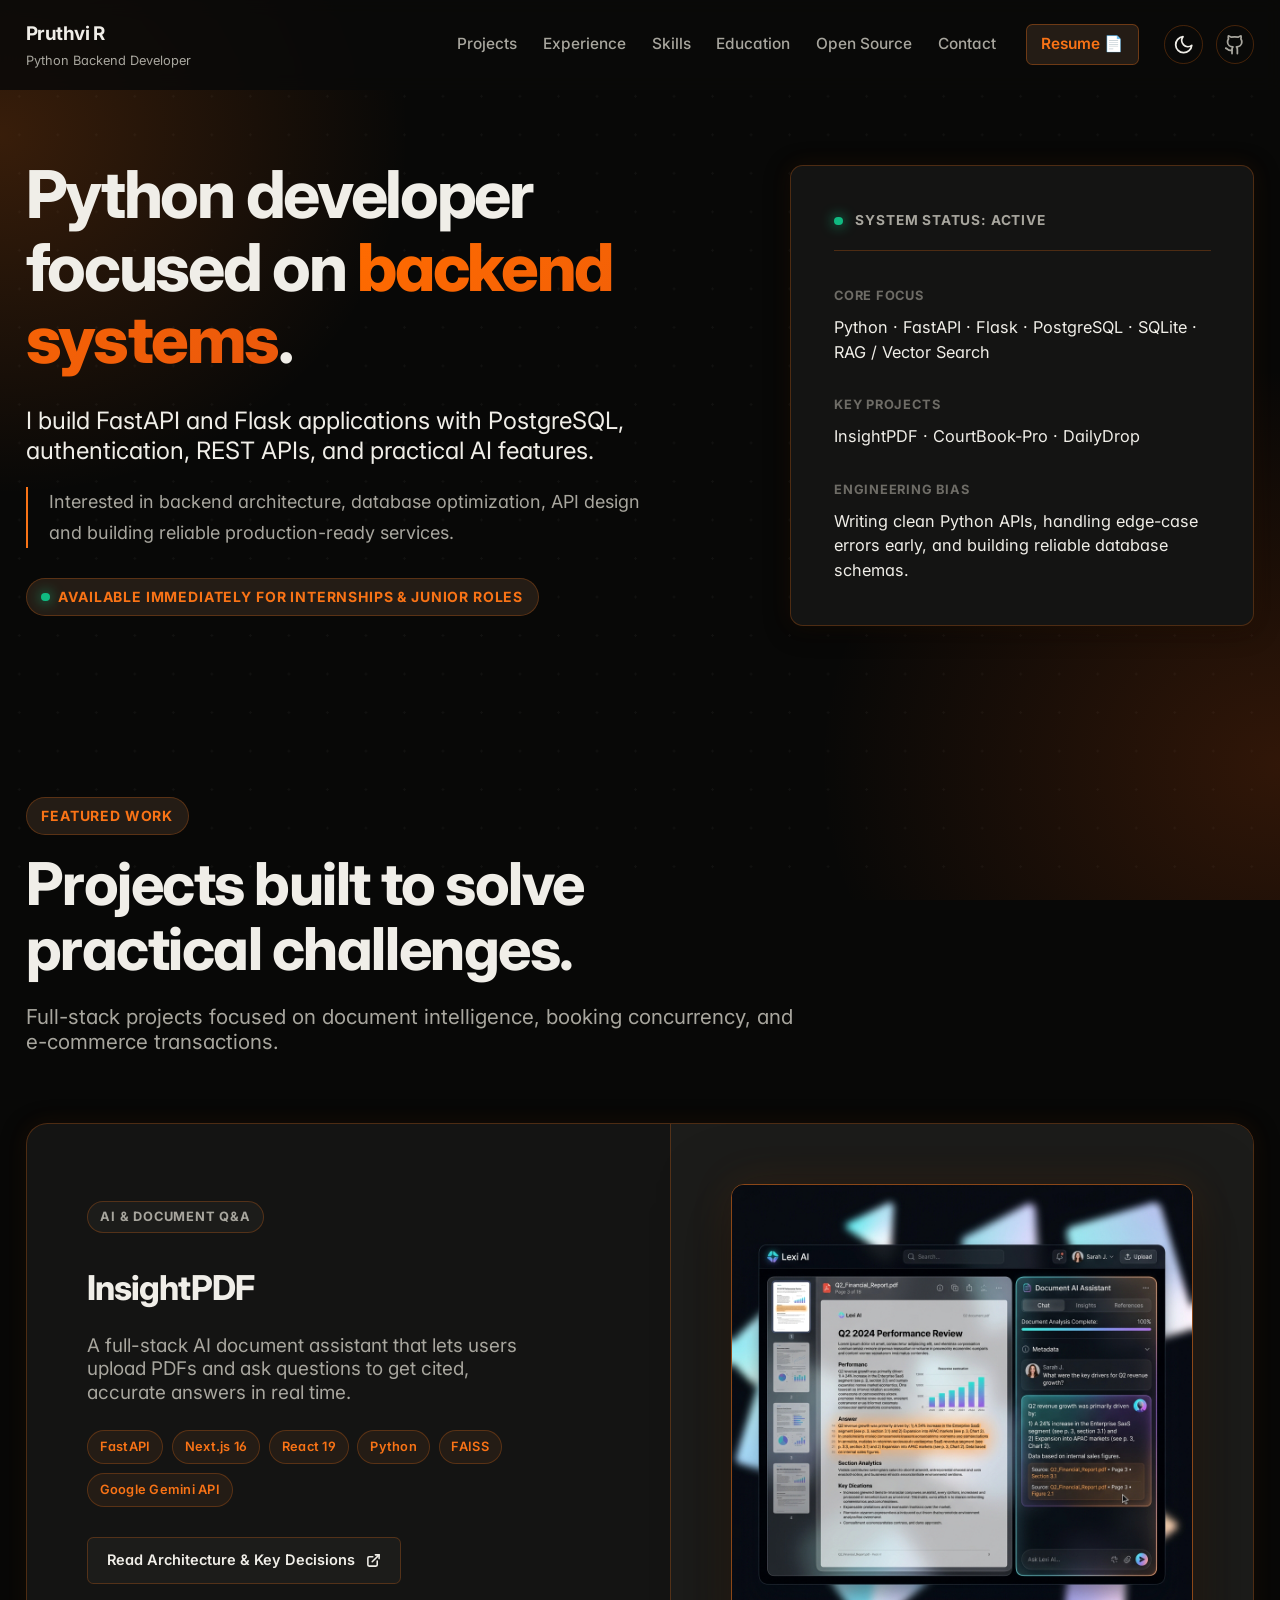
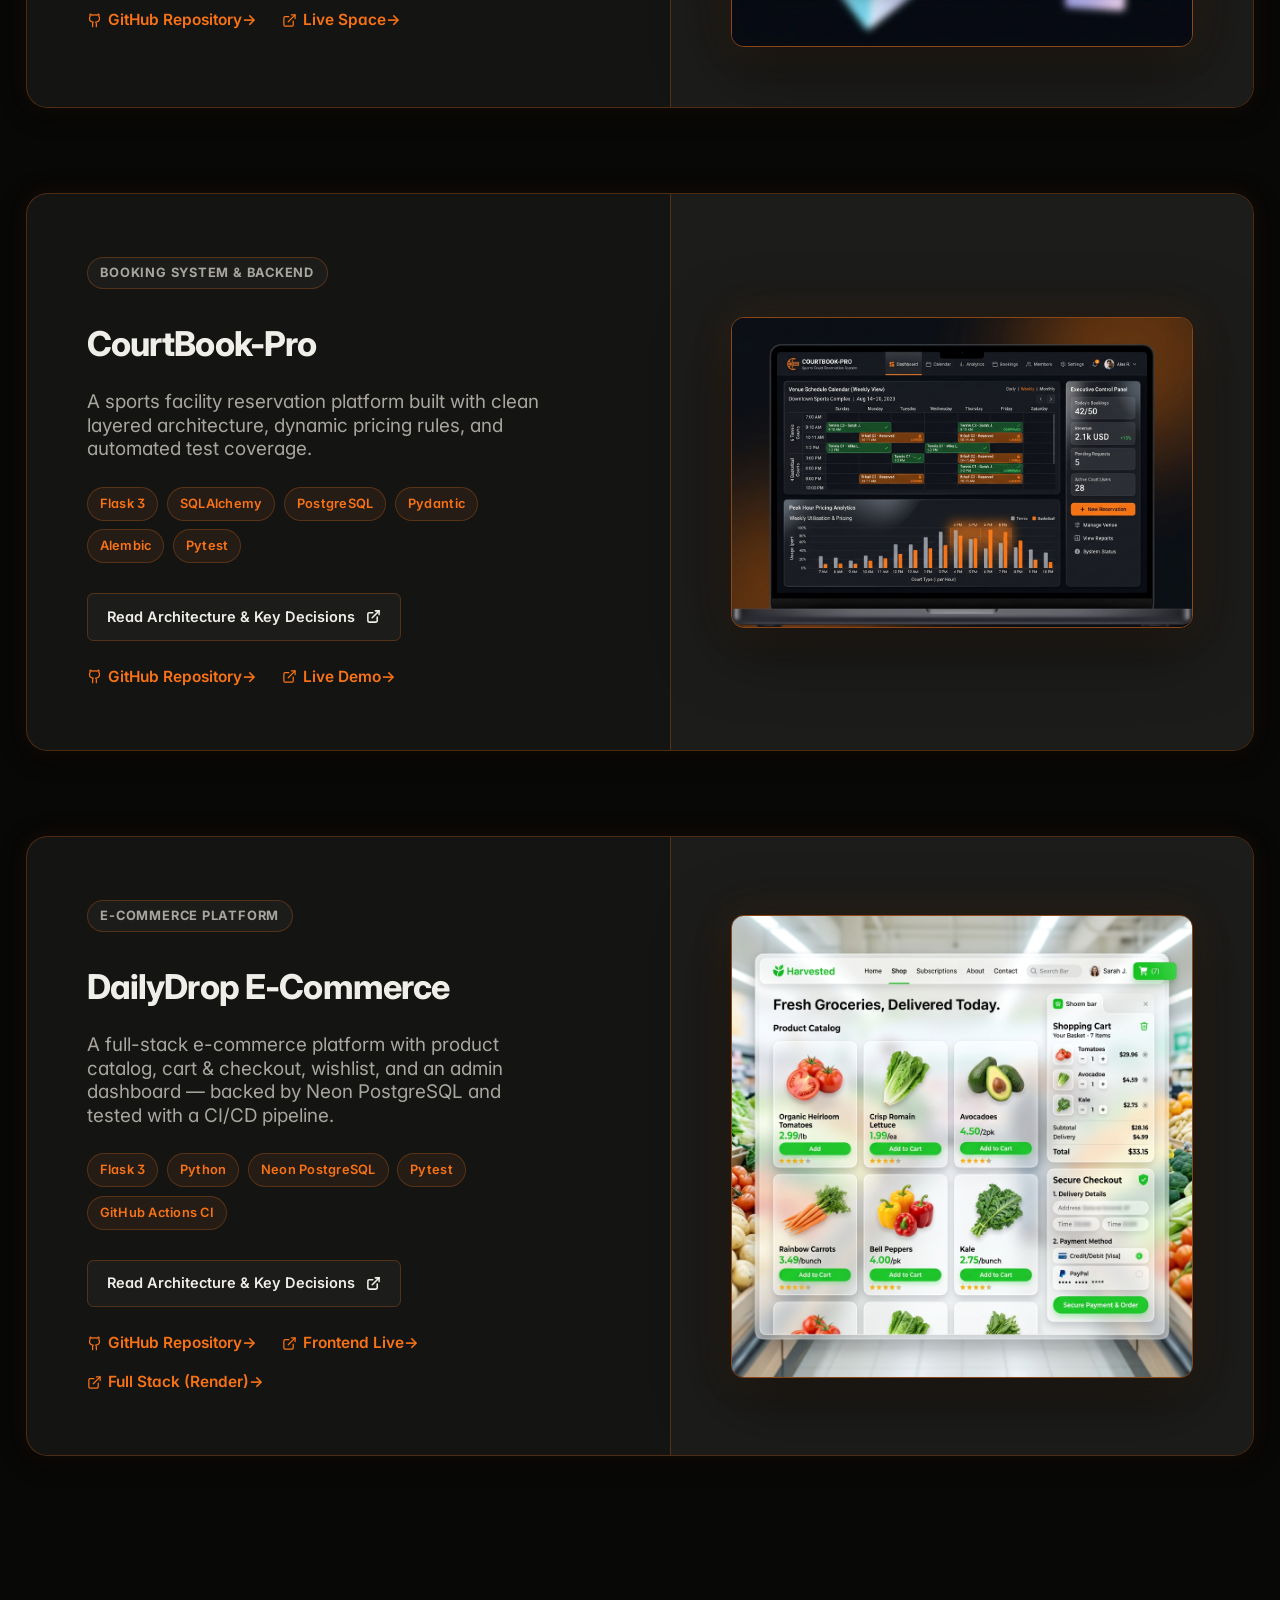
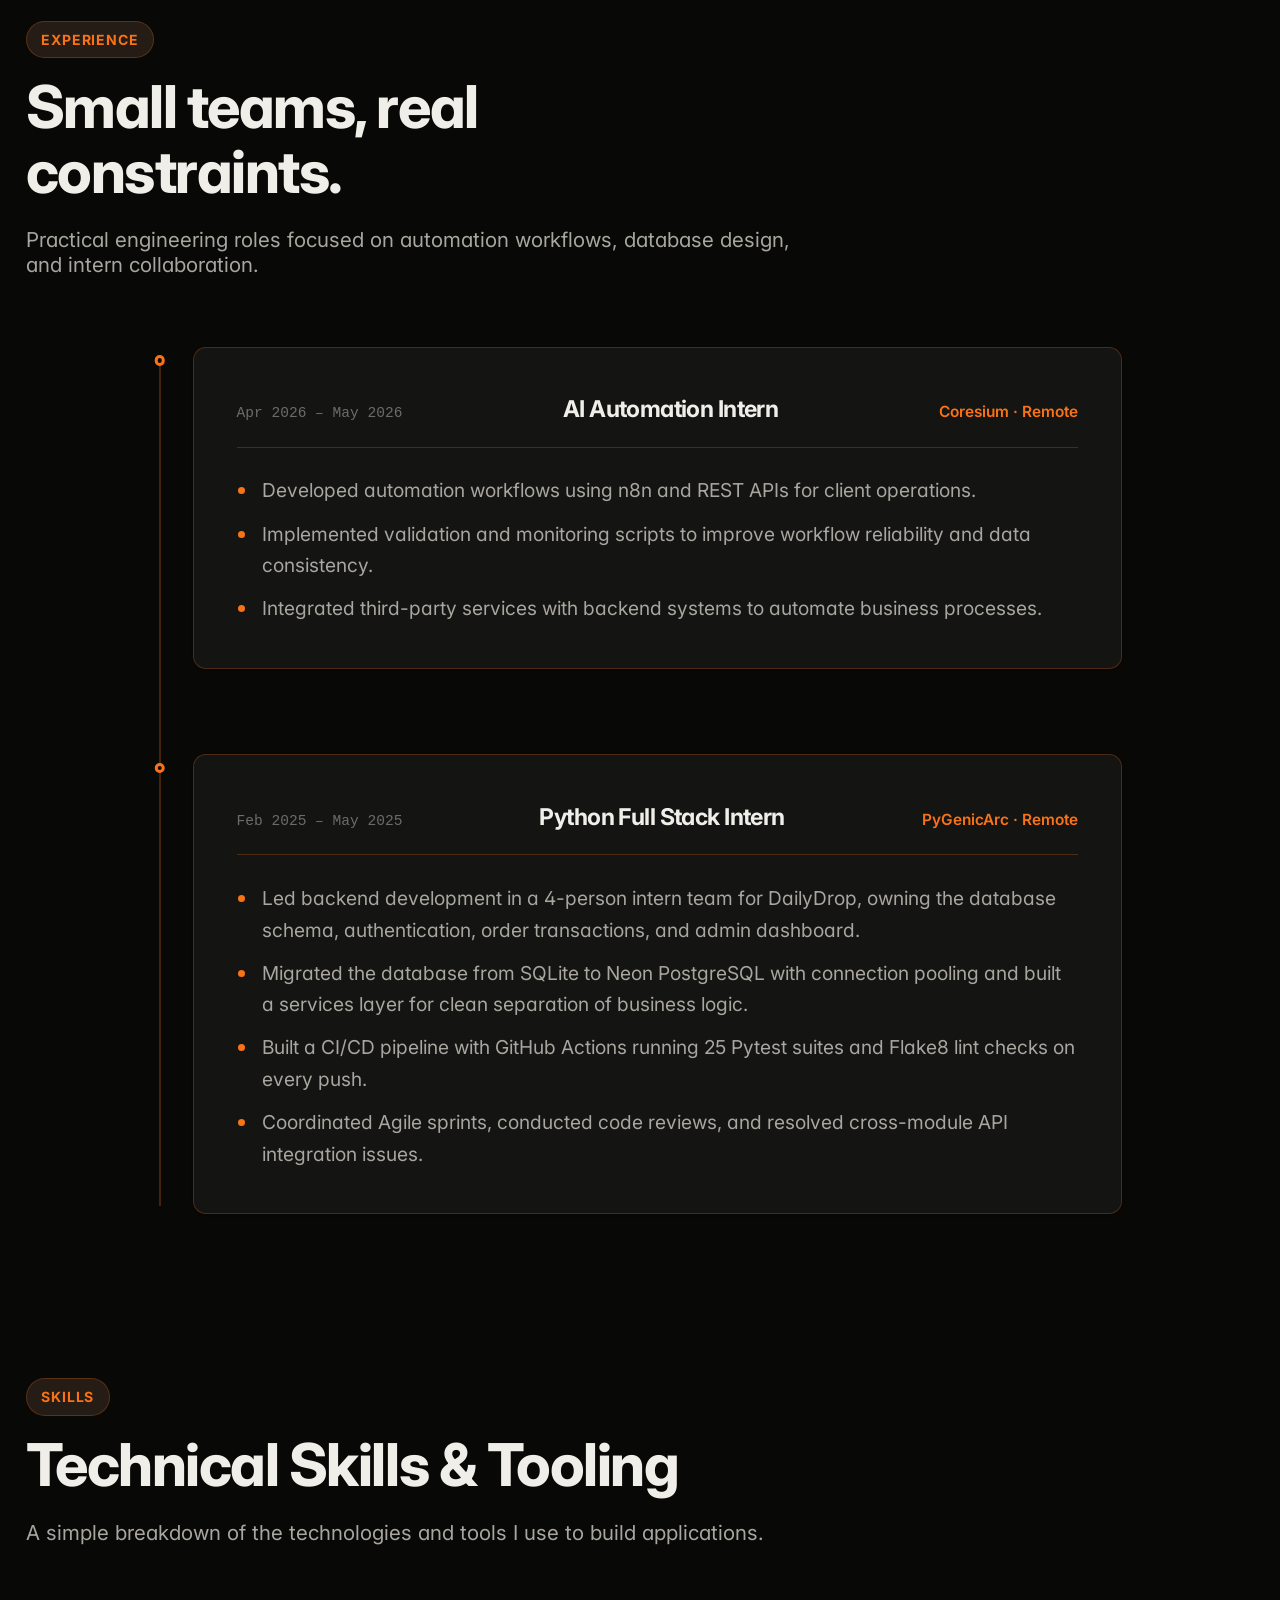
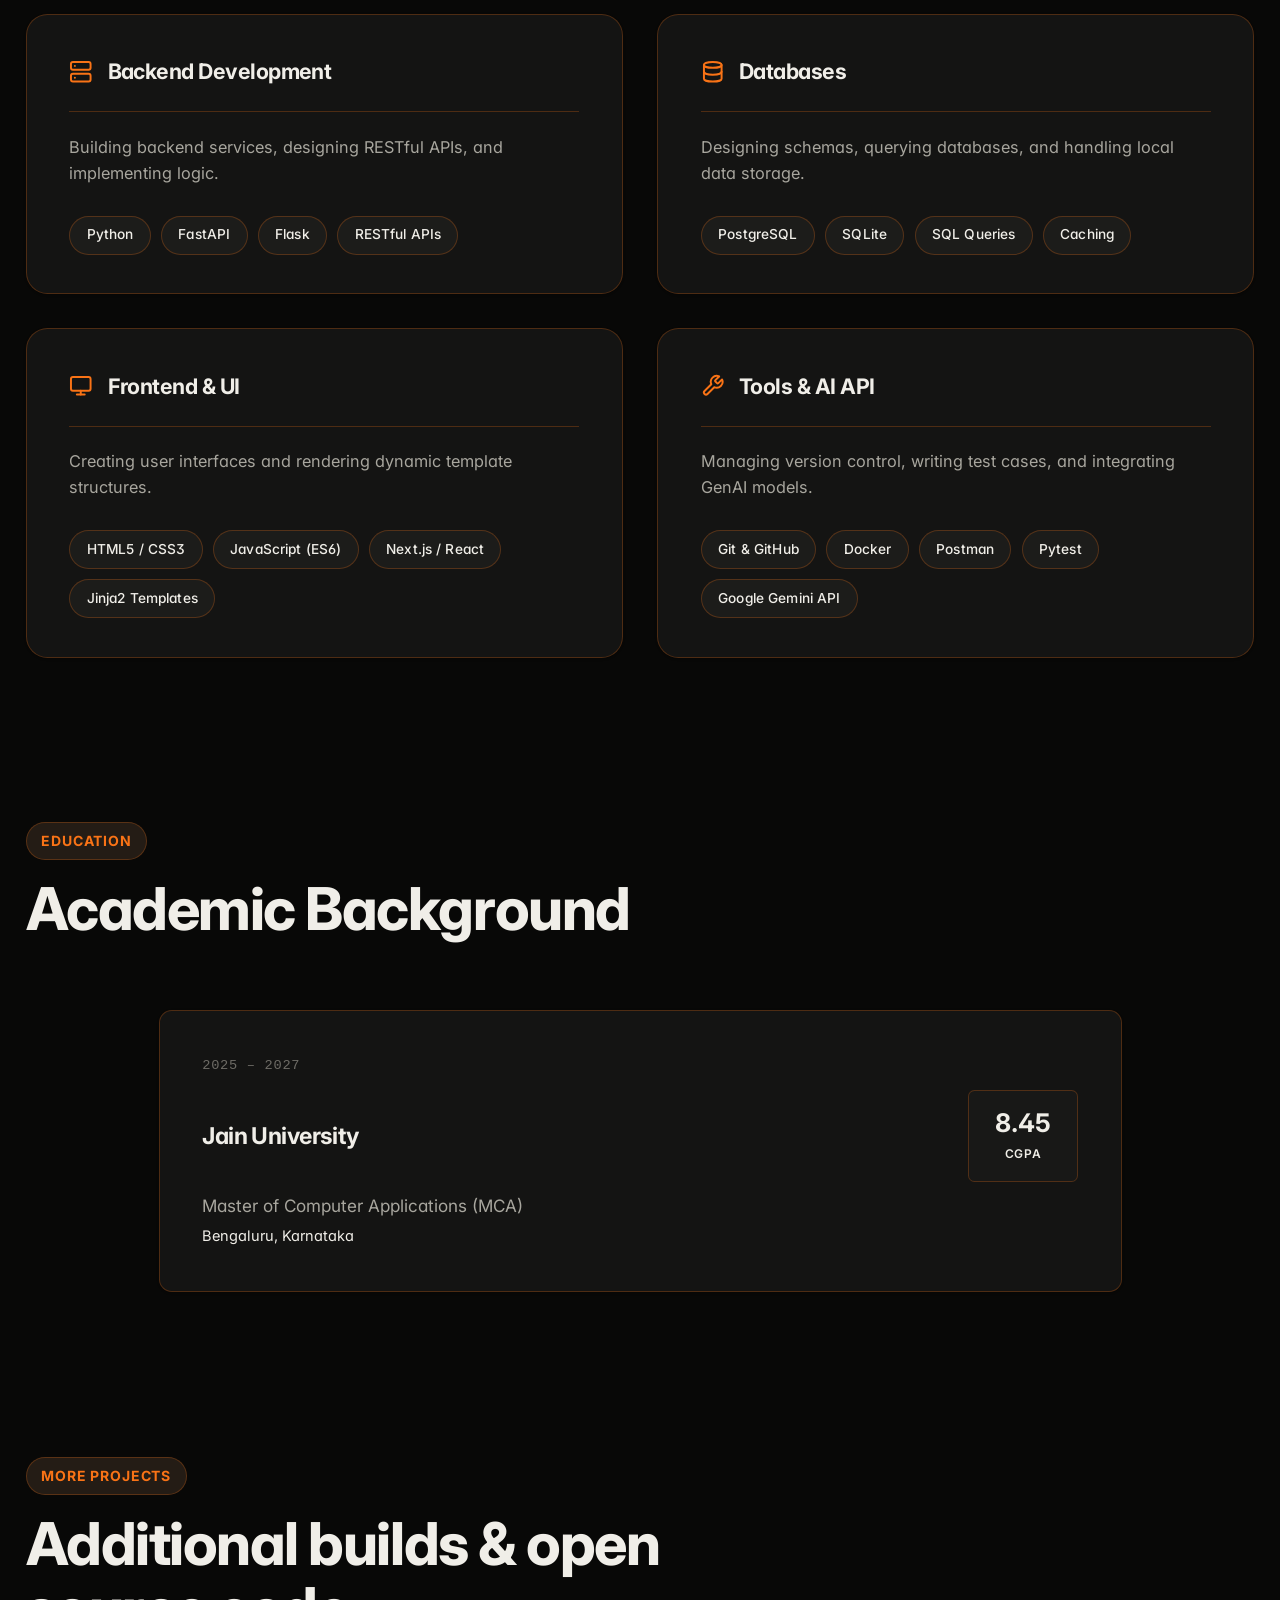
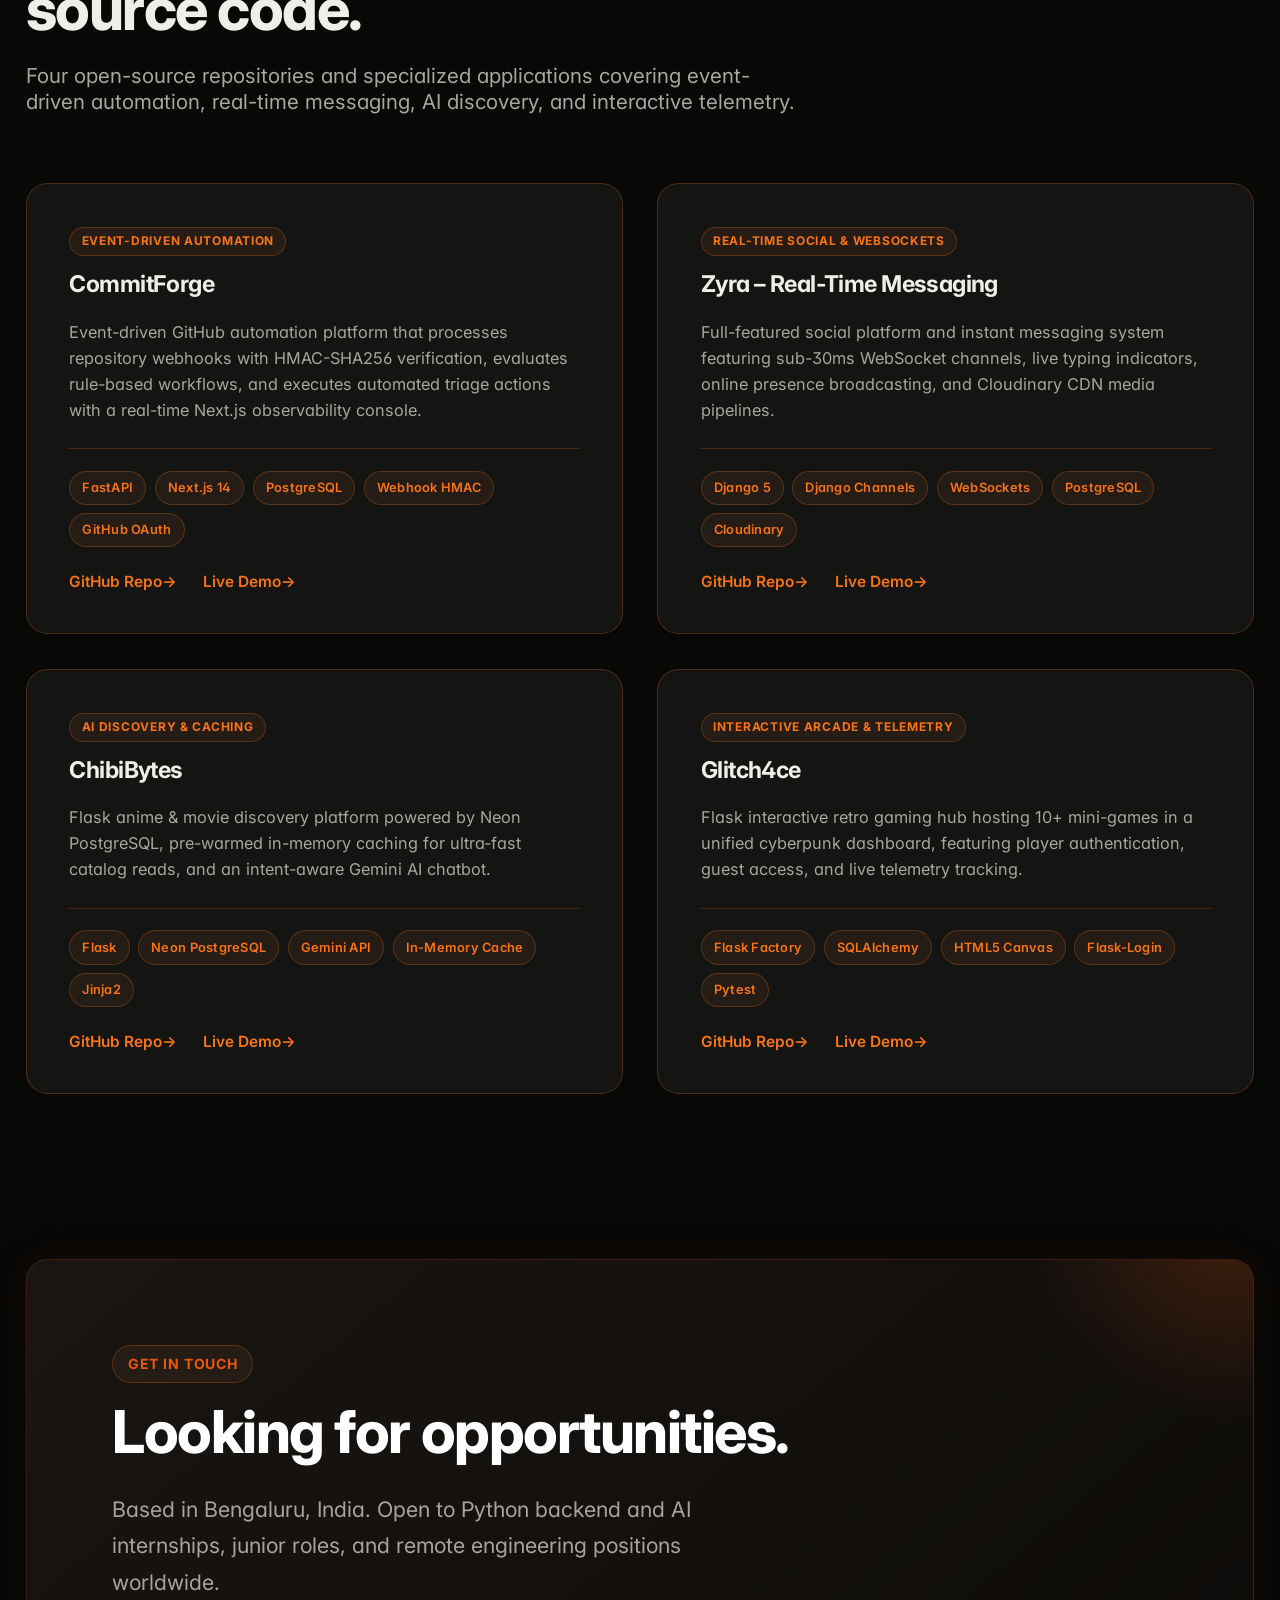
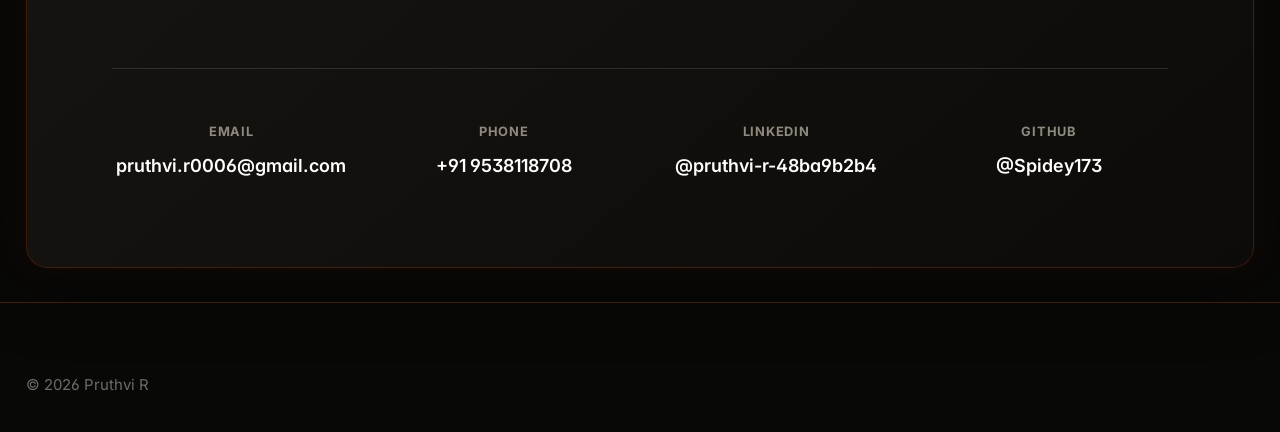
==== index.html @ a2a456ff "Update contact section and footer inline styles" ====
<!DOCTYPE html>
<html lang="en-IN" data-theme="dark">

<head>
    <meta charset="UTF-8">
    <meta name="viewport" content="width=device-width, initial-scale=1.0">
    <meta name="color-scheme" content="dark light">
    <meta name="theme-color" content="#0a0a09">
    <script>
        (function () {
            const stored = localStorage.getItem("portfolio-theme-v4-orange");
            const theme = (stored === "light" || stored === "dark") ? stored : "dark";
            document.documentElement.dataset.theme = theme;
        })();
    </script>
    <title>Pruthvi R — Python Backend Developer</title>
    <link rel="icon" type="image/webp" href="assets/favicon.webp">
    <meta name="description"
        content="Python backend developer building FastAPI/Flask APIs, PostgreSQL systems, and retrieval-powered applications.">
    <meta name="author" content="Pruthvi R">
    <meta name="robots" content="index, follow">

    <meta property="og:title" content="Pruthvi R — Python Backend Developer">
    <meta property="og:description"
        content="Python backend developer building FastAPI/Flask APIs, PostgreSQL systems, and retrieval-powered applications.">
    <meta property="og:type" content="website">
    <meta property="og:url" content="https://pruthvi-17.vercel.app/">
    <meta property="og:image" content="https://pruthvi-17.vercel.app/assets/pdf.png">
    <meta name="twitter:card" content="summary_large_image">
    <meta name="twitter:title" content="Pruthvi R — Python Backend Developer">
    <meta name="twitter:description"
        content="Python backend developer building FastAPI/Flask APIs, PostgreSQL systems, and retrieval-powered applications.">
    <meta name="twitter:image" content="https://pruthvi-17.vercel.app/assets/pdf.png">
    <link rel="canonical" href="https://pruthvi-17.vercel.app/">

    <link rel="preconnect" href="https://fonts.googleapis.com">
    <link rel="preconnect" href="https://fonts.gstatic.com" crossorigin>
    <link
        href="https://fonts.googleapis.com/css2?family=Inter:ital,opsz,wght@0,14..32,100..900;1,14..32,100..900&display=swap"
        rel="stylesheet">

    <link rel="preload" href="style.css?v=2" as="style">
    <link rel="stylesheet" href="style.css?v=2">

    <script type="application/ld+json">
        {
            "@context": "https://schema.org",
            "@type": "Person",
            "name": "Pruthvi R",
            "jobTitle": "Python Backend Developer",
            "email": "mailto:pruthvi.r0006@gmail.com",
            "telephone": "+91-9538118708",
            "address": {
                "@type": "PostalAddress",
                "addressLocality": "Bengaluru",
                "addressRegion": "Karnataka",
                "addressCountry": "IN"
            },
            "url": "https://pruthvi-17.vercel.app/",
            "sameAs": [
                "https://github.com/Spidey173",
                "https://linkedin.com/in/pruthvi-r-48ba9b2b4"
            ],
            "knowsAbout": [
                "Python", "FastAPI", "Flask", "PostgreSQL",
                "RAG Pipelines", "Vector Databases", "REST APIs",
                "SQLite", "Docker"
            ]
        }
    </script>
</head>

<body>

    <div class="progress-bar" id="progress-bar" aria-hidden="true"></div>

    <a class="skip-link" href="#main-content">Skip to content</a>

    <header class="site-header" id="site-header">
        <nav class="nav" aria-label="Primary navigation">
            <a class="brand" href="#opening" aria-label="Pruthvi R — home">
                <span class="brand-name">Pruthvi R</span>
                <span class="brand-role">Python Backend Developer</span>
            </a>

            <button class="nav-toggle" type="button" aria-expanded="false" aria-controls="nav-links" id="nav-toggle">
                <span class="sr-only">Toggle navigation menu</span>
                <span class="hamburger-bar"></span>
                <span class="hamburger-bar"></span>
            </button>

            <div class="nav-links" id="nav-links">
                <a href="#work">Projects</a>
                <a href="#experience">Experience</a>
                <a href="#skills">Skills</a>
                <a href="#education">Education</a>
                <a href="#oss">Open Source</a>
                <a href="#contact">Contact</a>
                <a href="resume.html" target="_blank" rel="noreferrer" class="nav-resume-btn">Resume 📄</a>

                <div class="nav-controls">
                    <button class="theme-toggle" type="button" aria-label="Switch theme" id="theme-toggle">
                        <svg class="theme-icon sun-icon" viewBox="0 0 24 24" fill="none" stroke="currentColor"
                            stroke-width="2" stroke-linecap="round" stroke-linejoin="round">
                            <circle cx="12" cy="12" r="4"></circle>
                            <path d="M12 2v2"></path>
                            <path d="M12 20v2"></path>
                            <path d="m4.93 4.93 1.41 1.41"></path>
                            <path d="m17.66 17.66 1.41 1.41"></path>
                            <path d="M2 12h2"></path>
                            <path d="M20 12h2"></path>
                            <path d="m6.34 17.66-1.41 1.41"></path>
                            <path d="m19.07 4.93-1.41 1.41"></path>
                        </svg>
                        <svg class="theme-icon moon-icon" viewBox="0 0 24 24" fill="none" stroke="currentColor"
                            stroke-width="2" stroke-linecap="round" stroke-linejoin="round">
                            <path d="M21 12.79A9 9 0 1 1 11.21 3 7 7 0 0 0 21 12.79z"></path>
                        </svg>
                    </button>
                    <a class="github-nav-link" href="https://github.com/Spidey173" target="_blank" rel="noreferrer"
                        aria-label="GitHub Profile">
                        <svg class="github-nav-icon" viewBox="0 0 24 24" fill="none" stroke="currentColor"
                            stroke-width="2" stroke-linecap="round" stroke-linejoin="round">
                            <path
                                d="M15 22v-4a4.8 4.8 0 0 0-1-3.5c3 0 6-2 6-5.5.08-1.25-.27-2.48-1-3.5.28-1.15.28-2.35 0-3.5 0 0-1 0-3 1.5-2.64-.5-5.36-.5-8 0C6 2 5 2 5 2c-.3 1.15-.3 2.35 0 3.5A5.403 5.403 0 0 0 4 9c0 3.5 3 5.5 6 5.5-.39.49-.68 1.05-.85 1.65-.17.6-.22 1.23-.15 1.85v4">
                            </path>
                            <path d="M9 18c-4.51 2-5-2-7-2"></path>
                        </svg>
                    </a>
                </div>
            </div>
        </nav>
    </header>

    <main id="main-content">

        <section class="section opening" id="opening" aria-labelledby="opening-title">
            <div class="opening-grid">
                <div class="opening-text reveal">
                    <h1 id="opening-title">Python developer focused on <span class="accent-text">backend systems</span>.
                    </h1>
                    <p class="opening-lede">
                        I build FastAPI and Flask applications with PostgreSQL, authentication, REST APIs, and practical
                        AI features.
                    </p>
                    <p class="opening-about">
                        Interested in backend architecture, database optimization, API design and building reliable
                        production-ready services.
                    </p>
                    <div class="opening-availability" style="margin-top: 1.75rem;">
                        <span class="eyebrow" style="display: inline-flex; align-items: center; gap: 0.5rem;">
                            <span class="signal-indicator"></span>
                            AVAILABLE IMMEDIATELY FOR INTERNSHIPS &amp; JUNIOR ROLES
                        </span>
                    </div>
                </div>

                <div class="opening-signal reveal">
                    <div class="signal-card">
                        <div class="signal-header">
                            <span class="signal-indicator"></span>
                            <span class="signal-title">System Status: Active</span>
                        </div>
                        <div class="signal-body">
                            <div class="signal-metric">
                                <span class="metric-label">Core Focus</span>
                                <span class="metric-value">Python · FastAPI · Flask · PostgreSQL · SQLite · RAG / Vector
                                    Search</span>
                            </div>
                            <div class="signal-metric">
                                <span class="metric-label">KEY PROJECTS</span>
                                <span class="metric-value">InsightPDF · CourtBook-Pro · DailyDrop</span>
                            </div>
                            <div class="signal-metric">
                                <span class="metric-label">Engineering Bias</span>
                                <span class="metric-value">Writing clean Python APIs, handling edge-case errors early,
                                    and building reliable database schemas.</span>
                            </div>
                        </div>
                    </div>
                </div>
            </div>
        </section>

        <section class="section case-studies" id="work" aria-labelledby="work-heading">
            <div class="section-header reveal">
                <span class="eyebrow">Featured Work</span>
                <h2 id="work-heading">Projects built to solve practical challenges.</h2>
                <p class="section-subtitle">Full-stack projects focused on document intelligence,
                    booking concurrency, and e-commerce transactions.</p>
            </div>

            <div class="case-studies-container">

                <!-- 1. InsightPDF (AI / RAG / Semantic Retrieval) -->
                <article class="case-card reveal" id="case-insightpdf">
                    <div class="case-card-grid">
                        <div class="case-card-body">
                            <span class="case-badge">AI & Document Q&A</span>
                            <h3>InsightPDF</h3>
                            <p class="case-intro">A full-stack AI document assistant that lets users upload PDFs and ask
                                questions to get cited, accurate answers in real time.</p>

                            <div class="case-stack-tags">
                                <span class="tech-tag">FastAPI</span>
                                <span class="tech-tag">Next.js 16</span>
                                <span class="tech-tag">React 19</span>
                                <span class="tech-tag">Python</span>
                                <span class="tech-tag">FAISS</span>
                                <span class="tech-tag">Google Gemini API</span>
                            </div>

                            <!-- Modal Trigger Button -->
                            <button type="button" class="btn-details-trigger open-modal-btn" data-project="insightpdf">
                                Read Architecture & Key Decisions
                                <svg width="14" height="14" viewBox="0 0 24 24" fill="none" stroke="currentColor"
                                    stroke-width="2.5" stroke-linecap="round" stroke-linejoin="round"
                                    style="margin-left: 0.25rem;">
                                    <path d="M18 13v6a2 2 0 0 1-2 2H5a2 2 0 0 1-2-2V8a2 2 0 0 1 2-2h6"></path>
                                    <polyline points="15 3 21 3 21 9"></polyline>
                                    <line x1="10" y1="14" x2="21" y2="3"></line>
                                </svg>
                            </button>

                            <div class="case-links" style="flex-wrap: wrap; gap: 0.75rem 1.5rem; margin-top: 0.85rem;">
                                <a href="https://github.com/Spidey173/InsightPDF" target="_blank" rel="noreferrer"
                                    class="link-arrow"><svg width="14" height="14" viewBox="0 0 24 24" fill="none"
                                        stroke="currentColor" stroke-width="2" stroke-linecap="round"
                                        stroke-linejoin="round" style="margin-right: 0.35rem; vertical-align: -2px;">
                                        <path
                                            d="M15 22v-4a4.8 4.8 0 0 0-1-3.5c3 0 6-2 6-5.5.08-1.25-.27-2.48-1-3.5.28-1.15.28-2.35 0-3.5 0 0-1 0-3 1.5-2.64-.5-5.36-.5-8 0C6 2 5 2 5 2c-.3 1.15-.3 2.35 0 3.5A5.403 5.403 0 0 0 4 9c0 3.5 3 5.5 6 5.5-.39.49-.68 1.05-.85 1.65-.17.6-.22 1.23-.15 1.85v4">
                                        </path>
                                    </svg>GitHub Repository</a>
                                <a href="https://huggingface.co/spaces/Spidey173/insightpdf" target="_blank"
                                    rel="noreferrer" class="link-arrow"><svg width="14" height="14" viewBox="0 0 24 24"
                                        fill="none" stroke="currentColor" stroke-width="2" stroke-linecap="round"
                                        stroke-linejoin="round" style="margin-right: 0.35rem; vertical-align: -2px;">
                                        <path d="M18 13v6a2 2 0 0 1-2 2H5a2 2 0 0 1-2-2V8a2 2 0 0 1 2-2h6"></path>
                                        <polyline points="15 3 21 3 21 9"></polyline>
                                        <line x1="10" y1="14" x2="21" y2="3"></line>
                                    </svg>Live Space</a>
                            </div>
                        </div>
                        <div class="case-card-preview">
                            <div class="preview-mockup">
                                <img src="assets/pdf.png" alt="InsightPDF document dashboard interface"
                                    fetchpriority="high" decoding="async" width="600" height="400">
                            </div>
                        </div>
                    </div>
                </article>

                <!-- 3. CourtBook-Pro (Concurrency & Transactions) -->
                <article class="case-card reveal" id="case-courtbook">
                    <div class="case-card-grid">
                        <div class="case-card-body">
                            <span class="case-badge">Booking System & Backend</span>
                            <h3>CourtBook-Pro</h3>
                            <p class="case-intro">A sports facility reservation platform built with clean layered
                                architecture, dynamic pricing rules, and automated test coverage.</p>

                            <div class="case-stack-tags">
                                <span class="tech-tag">Flask 3</span>
                                <span class="tech-tag">SQLAlchemy</span>
                                <span class="tech-tag">PostgreSQL</span>
                                <span class="tech-tag">Pydantic</span>
                                <span class="tech-tag">Alembic</span>
                                <span class="tech-tag">Pytest</span>
                            </div>

                            <!-- Modal Trigger Button -->
                            <button type="button" class="btn-details-trigger open-modal-btn" data-project="courtbook">
                                Read Architecture & Key Decisions
                                <svg width="14" height="14" viewBox="0 0 24 24" fill="none" stroke="currentColor"
                                    stroke-width="2.5" stroke-linecap="round" stroke-linejoin="round"
                                    style="margin-left: 0.25rem;">
                                    <path d="M18 13v6a2 2 0 0 1-2 2H5a2 2 0 0 1-2-2V8a2 2 0 0 1 2-2h6"></path>
                                    <polyline points="15 3 21 3 21 9"></polyline>
                                    <line x1="10" y1="14" x2="21" y2="3"></line>
                                </svg>
                            </button>

                            <div class="case-links" style="flex-wrap: wrap; gap: 0.75rem 1.5rem; margin-top: 0.85rem;">
                                <a href="https://github.com/Spidey173/CourtBook-Pro" target="_blank" rel="noreferrer"
                                    class="link-arrow"><svg width="14" height="14" viewBox="0 0 24 24" fill="none"
                                        stroke="currentColor" stroke-width="2" stroke-linecap="round"
                                        stroke-linejoin="round" style="margin-right: 0.35rem; vertical-align: -2px;">
                                        <path
                                            d="M15 22v-4a4.8 4.8 0 0 0-1-3.5c3 0 6-2 6-5.5.08-1.25-.27-2.48-1-3.5.28-1.15.28-2.35 0-3.5 0 0-1 0-3 1.5-2.64-.5-5.36-.5-8 0C6 2 5 2 5 2c-.3 1.15-.3 2.35 0 3.5A5.403 5.403 0 0 0 4 9c0 3.5 3 5.5 6 5.5-.39.49-.68 1.05-.85 1.65-.17.6-.22 1.23-.15 1.85v4">
                                        </path>
                                    </svg>GitHub Repository</a>
                                <a href="https://courtbook-pro-4c7j.onrender.com/" target="_blank" rel="noreferrer"
                                    class="link-arrow"><svg width="14" height="14" viewBox="0 0 24 24" fill="none"
                                        stroke="currentColor" stroke-width="2" stroke-linecap="round"
                                        stroke-linejoin="round" style="margin-right: 0.35rem; vertical-align: -2px;">
                                        <path d="M18 13v6a2 2 0 0 1-2 2H5a2 2 0 0 1-2-2V8a2 2 0 0 1 2-2h6"></path>
                                        <polyline points="15 3 21 3 21 9"></polyline>
                                        <line x1="10" y1="14" x2="21" y2="3"></line>
                                    </svg>Live Demo</a>
                            </div>
                        </div>
                        <div class="case-card-preview">
                            <div class="preview-mockup">
                                <img src="assets/courtbook.png" alt="CourtBook-Pro sports court reservation interface"
                                    loading="lazy" decoding="async" width="600" height="400">
                            </div>
                        </div>
                    </div>
                </article>

                <!-- 4. DailyDrop (E-Commerce & Relational DB) -->
                <article class="case-card reveal" id="case-dailydrop">
                    <div class="case-card-grid">
                        <div class="case-card-body">
                            <span class="case-badge">E-Commerce Platform</span>
                            <h3>DailyDrop E-Commerce</h3>
                            <p class="case-intro">A full-stack e-commerce platform with product catalog, cart &
                                checkout, wishlist, and an admin dashboard — backed by Neon PostgreSQL and tested
                                with a CI/CD pipeline.</p>

                            <div class="case-stack-tags">
                                <span class="tech-tag">Flask 3</span>
                                <span class="tech-tag">Python</span>
                                <span class="tech-tag">Neon PostgreSQL</span>
                                <span class="tech-tag">Pytest</span>
                                <span class="tech-tag">GitHub Actions CI</span>
                            </div>

                            <!-- Modal Trigger Button -->
                            <button type="button" class="btn-details-trigger open-modal-btn" data-project="dailydrop">
                                Read Architecture & Key Decisions
                                <svg width="14" height="14" viewBox="0 0 24 24" fill="none" stroke="currentColor"
                                    stroke-width="2.5" stroke-linecap="round" stroke-linejoin="round"
                                    style="margin-left: 0.25rem;">
                                    <path d="M18 13v6a2 2 0 0 1-2 2H5a2 2 0 0 1-2-2V8a2 2 0 0 1 2-2h6"></path>
                                    <polyline points="15 3 21 3 21 9"></polyline>
                                    <line x1="10" y1="14" x2="21" y2="3"></line>
                                </svg>
                            </button>

                            <div class="case-links" style="flex-wrap: wrap; gap: 0.75rem 1.5rem; margin-top: 0.85rem;">
                                <a href="https://github.com/Spidey173/Daily-Drop" target="_blank" rel="noreferrer"
                                    class="link-arrow"><svg width="14" height="14" viewBox="0 0 24 24" fill="none"
                                        stroke="currentColor" stroke-width="2" stroke-linecap="round"
                                        stroke-linejoin="round" style="margin-right: 0.35rem; vertical-align: -2px;">
                                        <path
                                            d="M15 22v-4a4.8 4.8 0 0 0-1-3.5c3 0 6-2 6-5.5.08-1.25-.27-2.48-1-3.5.28-1.15.28-2.35 0-3.5 0 0-1 0-3 1.5-2.64-.5-5.36-.5-8 0C6 2 5 2 5 2c-.3 1.15-.3 2.35 0 3.5A5.403 5.403 0 0 0 4 9c0 3.5 3 5.5 6 5.5-.39.49-.68 1.05-.85 1.65-.17.6-.22 1.23-.15 1.85v4">
                                        </path>
                                    </svg>GitHub Repository</a>
                                <a href="https://dailydrop-alpha.vercel.app/" target="_blank" rel="noreferrer"
                                    class="link-arrow"><svg width="14" height="14" viewBox="0 0 24 24" fill="none"
                                        stroke="currentColor" stroke-width="2" stroke-linecap="round"
                                        stroke-linejoin="round" style="margin-right: 0.35rem; vertical-align: -2px;">
                                        <path d="M18 13v6a2 2 0 0 1-2 2H5a2 2 0 0 1-2-2V8a2 2 0 0 1 2-2h6"></path>
                                        <polyline points="15 3 21 3 21 9"></polyline>
                                        <line x1="10" y1="14" x2="21" y2="3"></line>
                                    </svg>Frontend Live</a>
                                <a href="https://daily-drop-c96q-f5su.onrender.com/" target="_blank" rel="noreferrer"
                                    class="link-arrow"><svg width="14" height="14" viewBox="0 0 24 24" fill="none"
                                        stroke="currentColor" stroke-width="2" stroke-linecap="round"
                                        stroke-linejoin="round" style="margin-right: 0.35rem; vertical-align: -2px;">
                                        <path d="M18 13v6a2 2 0 0 1-2 2H5a2 2 0 0 1-2-2V8a2 2 0 0 1 2-2h6"></path>
                                        <polyline points="15 3 21 3 21 9"></polyline>
                                        <line x1="10" y1="14" x2="21" y2="3"></line>
                                    </svg>Full Stack (Render)</a>
                            </div>
                        </div>
                        <div class="case-card-preview">
                            <div class="preview-mockup">
                                <img src="assets/dailydrop.png" alt="Daily-Drop E-Commerce interface" loading="lazy"
                                    decoding="async" width="600" height="400">
                            </div>
                        </div>
                    </div>
                </article>

            </div>
        </section>

        <!-- ═══════════════════════════════════════════════════════════════════
             Project Details Modal Overlay
             ═══════════════════════════════════════════════════════════════════ -->
        <div class="project-modal-overlay" id="project-modal-overlay" aria-hidden="true">
            <div class="project-modal" role="dialog" aria-modal="true" aria-labelledby="modal-title">
                <div class="modal-header">
                    <div>
                        <span class="modal-badge" id="modal-badge"></span>
                        <h3 class="modal-title" id="modal-title"></h3>
                    </div>
                    <button type="button" class="modal-close-btn" id="modal-close-btn" aria-label="Close modal">
                        <svg width="20" height="20" viewBox="0 0 24 24" fill="none" stroke="currentColor"
                            stroke-width="2.5" stroke-linecap="round" stroke-linejoin="round">
                            <line x1="18" y1="6" x2="6" y2="18"></line>
                            <line x1="6" y1="6" x2="18" y2="18"></line>
                        </svg>
                    </button>
                </div>
                <div class="modal-body" id="modal-body">
                    <!-- Content injected by JS -->
                </div>
            </div>
        </div>

        <section class="section timeline-section" id="experience" aria-labelledby="experience-title">
            <div class="section-header reveal">
                <span class="eyebrow">Experience</span>
                <h2 id="experience-title">Small teams, real constraints.</h2>
                <p class="section-subtitle">Practical engineering roles focused on automation workflows, database
                    design, and intern collaboration.</p>
            </div>

            <div class="timeline-container reveal">
                <div class="timeline-line"></div>

                <div class="timeline-item">
                    <div class="timeline-marker"></div>
                    <div class="timeline-content">
                        <div class="timeline-header">
                            <span class="timeline-date">Apr 2026 – May 2026</span>
                            <h3>AI Automation Intern</h3>
                            <span class="timeline-org">Coresium · Remote</span>
                        </div>
                        <ul class="timeline-bullets">
                            <li>Developed automation workflows using n8n and REST APIs for client operations.</li>
                            <li>Implemented validation and monitoring scripts to improve workflow reliability and data
                                consistency.</li>
                            <li>Integrated third-party services with backend systems to automate business processes.
                            </li>
                        </ul>
                    </div>
                </div>

                <div class="timeline-item">
                    <div class="timeline-marker"></div>
                    <div class="timeline-content">
                        <div class="timeline-header">
                            <span class="timeline-date">Feb 2025 – May 2025</span>
                            <h3>Python Full Stack Intern</h3>
                            <span class="timeline-org">PyGenicArc · Remote</span>
                        </div>
                        <ul class="timeline-bullets">
                            <li>Led backend development in a 4-person intern team for DailyDrop, owning the
                                database schema, authentication, order transactions, and admin dashboard.</li>
                            <li>Migrated the database from SQLite to Neon PostgreSQL with connection pooling and
                                built a services layer for clean separation of business logic.</li>
                            <li>Built a CI/CD pipeline with GitHub Actions running 25 Pytest suites and Flake8
                                lint checks on every push.</li>
                            <li>Coordinated Agile sprints, conducted code reviews, and resolved cross-module API
                                integration issues.</li>
                        </ul>
                    </div>
                </div>
            </div>
        </section>

        <section class="section skills-section" id="skills" aria-labelledby="skills-heading">
            <div class="section-header reveal">
                <span class="eyebrow">Skills</span>
                <h2 id="skills-heading">Technical Skills & Tooling</h2>
                <p class="section-subtitle">A simple breakdown of the technologies and tools I use to build
                    applications.</p>
            </div>

            <div class="skills-grid reveal">
                <!-- 1. Backend Development -->
                <article class="skill-card">
                    <div class="skill-card-header">
                        <svg class="skill-icon" width="22" height="22" viewBox="0 0 24 24" fill="none"
                            stroke="currentColor" stroke-width="2" stroke-linecap="round" stroke-linejoin="round"
                            aria-hidden="true">
                            <rect x="2" y="2" width="20" height="8" rx="2" ry="2"></rect>
                            <rect x="2" y="14" width="20" height="8" rx="2" ry="2"></rect>
                            <line x1="6" y1="6" x2="6.01" y2="6"></line>
                            <line x1="6" y1="18" x2="6.01" y2="18"></line>
                        </svg>
                        <h3>Backend Development</h3>
                    </div>
                    <div class="skill-divider"></div>
                    <p class="skill-desc">Building backend services, designing RESTful APIs, and implementing logic.</p>
                    <div class="skill-tags">
                        <span class="skill-pill">Python</span>
                        <span class="skill-pill">FastAPI</span>
                        <span class="skill-pill">Flask</span>
                        <span class="skill-pill">RESTful APIs</span>
                    </div>
                </article>

                <!-- 2. Databases -->
                <article class="skill-card">
                    <div class="skill-card-header">
                        <svg class="skill-icon" width="22" height="22" viewBox="0 0 24 24" fill="none"
                            stroke="currentColor" stroke-width="2" stroke-linecap="round" stroke-linejoin="round"
                            aria-hidden="true">
                            <ellipse cx="12" cy="5" rx="9" ry="3"></ellipse>
                            <path d="M21 12c0 1.66-4 3-9 3s-9-1.34-9-3"></path>
                            <path d="M3 5v14c0 1.66 4 3 9 3s9-1.34 9-3V5"></path>
                        </svg>
                        <h3>Databases</h3>
                    </div>
                    <div class="skill-divider"></div>
                    <p class="skill-desc">Designing schemas, querying databases, and handling local data storage.</p>
                    <div class="skill-tags">
                        <span class="skill-pill">PostgreSQL</span>
                        <span class="skill-pill">SQLite</span>
                        <span class="skill-pill">SQL Queries</span>
                        <span class="skill-pill">Caching</span>
                    </div>
                </article>

                <!-- 3. Frontend & UI -->
                <article class="skill-card">
                    <div class="skill-card-header">
                        <svg class="skill-icon" width="22" height="22" viewBox="0 0 24 24" fill="none"
                            stroke="currentColor" stroke-width="2" stroke-linecap="round" stroke-linejoin="round"
                            aria-hidden="true">
                            <rect x="2" y="3" width="20" height="14" rx="2" ry="2"></rect>
                            <line x1="8" y1="21" x2="16" y2="21"></line>
                            <line x1="12" y1="17" x2="12" y2="21"></line>
                        </svg>
                        <h3>Frontend & UI</h3>
                    </div>
                    <div class="skill-divider"></div>
                    <p class="skill-desc">Creating user interfaces and rendering dynamic template structures.</p>
                    <div class="skill-tags">
                        <span class="skill-pill">HTML5 / CSS3</span>
                        <span class="skill-pill">JavaScript (ES6)</span>
                        <span class="skill-pill">Next.js / React</span>
                        <span class="skill-pill">Jinja2 Templates</span>
                    </div>
                </article>

                <!-- 4. Tools & AI API -->
                <article class="skill-card">
                    <div class="skill-card-header">
                        <svg class="skill-icon" width="22" height="22" viewBox="0 0 24 24" fill="none"
                            stroke="currentColor" stroke-width="2" stroke-linecap="round" stroke-linejoin="round"
                            aria-hidden="true">
                            <path
                                d="M14.7 6.3a1 1 0 0 0 0 1.4l1.6 1.6a1 1 0 0 0 1.4 0l3.77-3.77a6 6 0 0 1-7.94 7.94l-6.91 6.91a2.12 2.12 0 0 1-3-3l6.91-6.91a6 6 0 0 1 7.94-7.94l-3.76 3.76z">
                            </path>
                        </svg>
                        <h3>Tools & AI API</h3>
                    </div>
                    <div class="skill-divider"></div>
                    <p class="skill-desc">Managing version control, writing test cases, and integrating GenAI models.
                    </p>
                    <div class="skill-tags">
                        <span class="skill-pill">Git &amp; GitHub</span>
                        <span class="skill-pill">Docker</span>
                        <span class="skill-pill">Postman</span>
                        <span class="skill-pill">Pytest</span>
                        <span class="skill-pill">Google Gemini API</span>
                    </div>
                </article>
            </div>
        </section>

        <section class="section education" id="education" aria-labelledby="education-title">
            <div class="section-header reveal">
                <span class="eyebrow">Education</span>
                <h2 id="education-title">Academic Background</h2>
            </div>

            <div class="edu-compact-container reveal">
                <div class="edu-timeline-content">
                    <div class="edu-card-details">
                        <span class="edu-date">2025 – 2027</span>
                        <div class="edu-heading-wrap">
                            <h3>Jain University</h3>
                            <div class="edu-score-box">
                                <span class="edu-score-val">8.45</span>
                                <span class="edu-score-lbl">CGPA</span>
                            </div>
                        </div>
                        <p class="edu-degree">Master of Computer Applications (MCA)</p>
                        <p class="edu-location">Bengaluru, Karnataka</p>
                    </div>
                </div>
            </div>
        </section>

        <!-- ==========================================================================
             MORE PROJECTS & OPEN SOURCE (COMPACT 2x2 GRID)
             ========================================================================== -->
        <section class="section oss" id="oss" aria-labelledby="oss-heading">
            <div class="section-header reveal">
                <span class="eyebrow">More Projects</span>
                <h2 id="oss-heading">Additional builds & open source code.</h2>
                <p class="section-subtitle">Four open-source repositories and specialized applications covering
                    event-driven automation, real-time messaging, AI discovery, and interactive telemetry.</p>
            </div>

            <div class="more-projects-grid reveal">

                <!-- 1. CommitForge -->
                <div class="more-project-card">
                    <div>
                        <div class="more-project-header">
                            <div>
                                <span class="more-project-badge">Event-Driven Automation</span>
                                <h3 class="more-project-title">CommitForge</h3>
                            </div>
                        </div>
                        <p class="more-project-desc">Event-driven GitHub automation platform that processes repository
                            webhooks with HMAC-SHA256 verification, evaluates rule-based workflows, and executes
                            automated triage actions with a real-time Next.js observability console.</p>
                    </div>
                    <div class="more-project-footer">
                        <div class="case-stack-tags" style="margin-bottom: 0;">
                            <span class="tech-tag">FastAPI</span>
                            <span class="tech-tag">Next.js 14</span>
                            <span class="tech-tag">PostgreSQL</span>
                            <span class="tech-tag">Webhook HMAC</span>
                            <span class="tech-tag">GitHub OAuth</span>
                        </div>
                        <div class="more-project-links">
                            <a href="https://github.com/Spidey173/CommitForge" target="_blank" rel="noreferrer"
                                class="link-arrow">GitHub Repo</a>
                            <a href="https://commitforge-one.vercel.app/" target="_blank" rel="noreferrer"
                                class="link-arrow">Live Demo</a>
                        </div>
                    </div>
                </div>

                <!-- 2. Zyra -->
                <div class="more-project-card">
                    <div>
                        <div class="more-project-header">
                            <div>
                                <span class="more-project-badge">Real-Time Social & WebSockets</span>
                                <h3 class="more-project-title">Zyra – Real-Time Messaging</h3>
                            </div>
                        </div>
                        <p class="more-project-desc">Full-featured social platform and instant messaging system
                            featuring sub-30ms WebSocket channels, live typing indicators, online presence broadcasting,
                            and Cloudinary CDN media pipelines.</p>
                    </div>
                    <div class="more-project-footer">
                        <div class="case-stack-tags" style="margin-bottom: 0;">
                            <span class="tech-tag">Django 5</span>
                            <span class="tech-tag">Django Channels</span>
                            <span class="tech-tag">WebSockets</span>
                            <span class="tech-tag">PostgreSQL</span>
                            <span class="tech-tag">Cloudinary</span>
                        </div>
                        <div class="more-project-links">
                            <a href="https://github.com/Spidey173/Zyra" target="_blank" rel="noreferrer"
                                class="link-arrow">GitHub Repo</a>
                            <a href="https://zyra-fa4v.onrender.com/" target="_blank" rel="noreferrer"
                                class="link-arrow">Live Demo</a>
                        </div>
                    </div>
                </div>

                <!-- 3. ChibiBytes -->
                <div class="more-project-card">
                    <div>
                        <div class="more-project-header">
                            <div>
                                <span class="more-project-badge">AI Discovery & Caching</span>
                                <h3 class="more-project-title">ChibiBytes</h3>
                            </div>
                        </div>
                        <p class="more-project-desc">Flask anime & movie discovery platform powered by Neon PostgreSQL,
                            pre-warmed in-memory caching for ultra-fast catalog reads, and an intent-aware Gemini AI
                            chatbot.</p>
                    </div>
                    <div class="more-project-footer">
                        <div class="case-stack-tags" style="margin-bottom: 0;">
                            <span class="tech-tag">Flask</span>
                            <span class="tech-tag">Neon PostgreSQL</span>
                            <span class="tech-tag">Gemini API</span>
                            <span class="tech-tag">In-Memory Cache</span>
                            <span class="tech-tag">Jinja2</span>
                        </div>
                        <div class="more-project-links">
                            <a href="https://github.com/Spidey173/ChibiBytes" target="_blank" rel="noreferrer"
                                class="link-arrow">GitHub Repo</a>
                            <a href="https://chibibytes-vutq.onrender.com" target="_blank" rel="noreferrer"
                                class="link-arrow">Live Demo</a>
                        </div>
                    </div>
                </div>

                <!-- 4. Glitch4ce -->
                <div class="more-project-card">
                    <div>
                        <div class="more-project-header">
                            <div>
                                <span class="more-project-badge">Interactive Arcade & Telemetry</span>
                                <h3 class="more-project-title">Glitch4ce</h3>
                            </div>
                        </div>
                        <p class="more-project-desc">Flask interactive retro gaming hub hosting 10+ mini-games in a
                            unified cyberpunk dashboard, featuring player authentication, guest access, and live
                            telemetry tracking.</p>
                    </div>
                    <div class="more-project-footer">
                        <div class="case-stack-tags" style="margin-bottom: 0;">
                            <span class="tech-tag">Flask Factory</span>
                            <span class="tech-tag">SQLAlchemy</span>
                            <span class="tech-tag">HTML5 Canvas</span>
                            <span class="tech-tag">Flask-Login</span>
                            <span class="tech-tag">Pytest</span>
                        </div>
                        <div class="more-project-links">
                            <a href="https://github.com/Spidey173/Glitch4ce" target="_blank" rel="noreferrer"
                                class="link-arrow">GitHub Repo</a>
                            <a href="https://glitch4ce.onrender.com/" target="_blank" rel="noreferrer"
                                class="link-arrow">Live Demo</a>
                        </div>
                    </div>
                </div>

            </div>
        </section>

        <section class="section contact" id="contact" aria-labelledby="contact-heading" style="margin-bottom: 2rem;">
            <div class="contact-panel reveal">
                <span class="eyebrow">Get in Touch</span>
                <h2 id="contact-heading">Looking for opportunities.</h2>
                <p class="contact-lede">
                    Based in Bengaluru, India. Open to Python backend and AI internships, junior roles, and remote
                    engineering positions worldwide.
                </p>

                <div class="contact-links-grid">
                    <a href="mailto:pruthvi.r0006@gmail.com" class="contact-link">
                        <span class="contact-label">Email</span>
                        <span class="contact-detail">pruthvi.r0006@gmail.com</span>
                    </a>
                    <a href="tel:+919538118708" class="contact-link">
                        <span class="contact-label">Phone</span>
                        <span class="contact-detail">+91 9538118708</span>
                    </a>
                    <a href="https://linkedin.com/in/pruthvi-r-48ba9b2b4" target="_blank" rel="noreferrer"
                        class="contact-link">
                        <span class="contact-label">LinkedIn</span>
                        <span class="contact-detail">@pruthvi-r-48ba9b2b4</span>
                    </a>
                    <a href="https://github.com/Spidey173" target="_blank" rel="noreferrer" class="contact-link">
                        <span class="contact-label">GitHub</span>
                        <span class="contact-detail">@Spidey173</span>
                    </a>
                </div>
            </div>
        </section>

    </main>

    <button class="back-to-top" id="back-to-top" type="button" aria-label="Back to top" title="Back to top">
        <svg class="back-to-top-icon" viewBox="0 0 24 24" fill="none" stroke="currentColor" stroke-width="2.5"
            stroke-linecap="round" stroke-linejoin="round" aria-hidden="true">
            <path d="M12 19V5"></path>
            <path d="m5 12 7-7 7 7"></path>
        </svg>
    </button>

    <footer class="footer" style="margin-top: 1rem; padding-bottom: 2rem; text-align: center;">
        <p>© <span id="current-year">2026</span> Pruthvi R</p>
    </footer>

    <!-- Modular Portfolio Scripts -->
    <script src="data/projects.js?v=2" defer></script>
    <script src="js/modal.js?v=2" defer></script>
    <script src="js/main.js?v=2" defer></script>
</body>

</html>
---- style.css ----
:root {
    color-scheme: light;

    --font-sans: "Inter", -apple-system, BlinkMacSystemFont, "Segoe UI", Roboto, Helvetica, Arial, sans-serif;
    --font-mono: "SF Mono", "Fira Code", ui-monospace, monospace;

    --h1-size: clamp(1.85rem, 5vw + 0.35rem, 3.85rem);
    --h2-size: clamp(1.65rem, 4vw + 0.25rem, 3.45rem);
    --h3-size: clamp(1.1rem, 1.8vw + 0.15rem, 1.55rem);
    --body-size: clamp(0.95rem, 0.3vw + 0.88rem, 1.15rem);
    --eyebrow-size: 0.82rem;

    --weight-normal: 400;
    --weight-medium: 500;
    --weight-semibold: 600;
    --weight-bold: 700;
    --weight-heavy: 750;

    --leading-none: 1;
    --leading-tight: 1.1;
    --leading-snug: 1.25;
    --leading-normal: 1.7;
    --leading-relaxed: 1.85;

    --tracking-tighter: -0.035em;
    --tracking-tight: -0.025em;
    --tracking-normal: 0em;
    --tracking-wide: 0.06em;

    --bg: #fcfcf9;
    --surface: #ffffff;
    --surface-raised: #f4f3ef;
    --surface-strong: #e9e7e1;
    --text-primary: #111827;
    --text-secondary: #4b5563;
    --text-tertiary: #6b7280;
    --border: rgba(0, 0, 0, 0.08);
    --border-strong: rgba(249, 115, 22, 0.35);
    --accent: #f97316;
    --accent-tint: rgba(249, 115, 22, 0.08);
    --focus-ring: #f97316;
    --selection-bg: rgba(249, 115, 22, 0.15);
    --selection-text: inherit;

    --shadow-sm: 0 1px 3px rgba(0, 0, 0, 0.05), 0 1px 2px rgba(0, 0, 0, 0.03);
    --shadow-md: 0 4px 16px rgba(0, 0, 0, 0.06), 0 2px 4px rgba(0, 0, 0, 0.04);
    --shadow-lg: 0 12px 40px rgba(0, 0, 0, 0.1), 0 4px 12px rgba(0, 0, 0, 0.05);

    --max-width: min(1320px, 94vw);
    --nav-height: 84px;
    --radius-sm: 6px;
    --radius-md: 12px;
    --radius-lg: 20px;

    --space-section: clamp(8rem, 12vw, 14rem);

    --ease-out: cubic-bezier(0.16, 1, 0.3, 1);
    --transition-speed: 250ms;
}

[data-theme="dark"] {
    color-scheme: dark;

    --bg: #0a0a09;
    --surface: #141413;
    --surface-raised: #1c1c1a;
    --surface-strong: #282725;
    --text-primary: #f0eee8;
    --text-secondary: #a8a69e;
    --text-tertiary: #6e6c66;
    --border: rgba(249, 115, 22, 0.25);
    --border-strong: rgba(249, 115, 22, 0.5);
    --accent: #f97316;
    --accent-tint: #241c15;
    --focus-ring: #f97316;
    --selection-bg: rgba(249, 115, 22, 0.3);
    --selection-text: inherit;

    --shadow-sm: 0 1px 2px rgba(0, 0, 0, 0.3);
    --shadow-md: 0 4px 24px rgba(0, 0, 0, 0.4), 0 0 20px rgba(249, 115, 22, 0.08);
    --shadow-lg: 0 16px 64px rgba(0, 0, 0, 0.5), 0 0 40px rgba(249, 115, 22, 0.12);
}

*,
*::before,
*::after {
    box-sizing: border-box;
    margin: 0;
    padding: 0;
}

html {
    scroll-behavior: smooth;
    text-size-adjust: 100%;
    -webkit-text-size-adjust: 100%;
    scroll-padding-top: calc(var(--nav-height) + 1.5rem);
}

body {
    background-color: var(--bg);
    background-image:
        radial-gradient(ellipse 70% 60% at 0% 0%, rgba(249, 87, 0, 0.18) 0%, transparent 70%),
        radial-gradient(ellipse 65% 55% at 100% 80%, rgba(234, 88, 12, 0.15) 0%, transparent 70%),
        radial-gradient(rgba(249, 87, 0, 0.12) 1.5px, transparent 1.5px);
    background-size: 100% 100%, 100% 100%, 30px 30px;
    background-attachment: fixed;
    color: var(--text-primary);
    font-family: var(--font-sans);
    font-size: var(--body-size);
    font-weight: var(--weight-normal);
    line-height: var(--leading-normal);
    text-rendering: optimizeLegibility;
    -webkit-font-smoothing: antialiased;
    -moz-osx-font-smoothing: grayscale;
    font-feature-settings: "cv02", "cv03", "cv04", "cv11", "ss01";
    transition: background-color var(--transition-speed) var(--ease-out),
        color var(--transition-speed) var(--ease-out);
    overflow-x: hidden;
}

@media (min-width: 1025px) {
    body {
        zoom: 1.07;
    }
}

[data-theme="dark"] body {
    background-color: #080807;
    background-image:
        radial-gradient(ellipse 40% 50% at 0% 15%, rgba(249, 115, 22, 0.2) 0%, transparent 80%),
        radial-gradient(ellipse 45% 55% at 100% 85%, rgba(234, 88, 12, 0.18) 0%, transparent 80%),
        radial-gradient(rgba(240, 238, 232, 0.04) 1px, transparent 1px);
    background-size: 100% 100%, 100% 100%, 36px 36px;
    background-attachment: fixed;
}

body.nav-open {
    overflow: hidden;
}

img {
    display: block;
    max-width: 100%;
    height: auto;
}

a {
    color: inherit;
    text-decoration: none;
    transition: color var(--transition-speed) var(--ease-out);
}

button {
    background: none;
    border: none;
    cursor: pointer;
    font: inherit;
    color: inherit;
}

ul {
    list-style: none;
}

::selection {
    background-color: var(--selection-bg);
    color: var(--selection-text);
}

.sr-only {
    position: absolute;
    width: 1px;
    height: 1px;
    padding: 0;
    margin: -1px;
    overflow: hidden;
    clip: rect(0, 0, 0, 0);
    white-space: nowrap;
    border: 0;
}

.skip-link {
    position: absolute;
    top: -100px;
    left: 1.5rem;
    background-color: var(--accent);
    color: var(--bg);
    padding: 0.75rem 1.5rem;
    border-radius: var(--radius-sm);
    z-index: 1000;
    font-weight: var(--weight-semibold);
    transition: top var(--transition-speed) var(--ease-out);
}

.skip-link:focus {
    top: 1.5rem;
    outline: none;
}

:focus-visible {
    outline: 3px solid var(--focus-ring);
    outline-offset: 3px;
}

.progress-bar {
    position: fixed;
    top: 0;
    left: 0;
    height: 3px;
    background-color: var(--accent);
    width: 0%;
    z-index: 1100;
    transition: width 100ms linear;
}

.eyebrow {
    font-size: var(--eyebrow-size);
    font-weight: var(--weight-bold);
    text-transform: uppercase;
    letter-spacing: var(--tracking-wide);
    color: var(--accent);
    background-color: var(--accent-tint);
    border: 1px solid var(--border);
    padding: 0.35rem 0.85rem;
    border-radius: 50px;
    display: inline-block;
    margin-bottom: 1rem;
}

.accent-text {
    background: linear-gradient(135deg, #ff6b00 0%, #ea580c 100%);
    -webkit-background-clip: text;
    -webkit-text-fill-color: transparent;
    font-weight: 800;
}

.section {
    max-width: var(--max-width);
    margin: 0 auto;
    padding: 0 1.5rem;
    margin-bottom: var(--space-section);
}

.section-header {
    max-width: 720px;
    margin-bottom: 4rem;
}

.section-header h2 {
    font-size: var(--h2-size);
    font-weight: var(--weight-heavy);
    letter-spacing: var(--tracking-tight);
    line-height: var(--leading-tight);
    margin-bottom: 1.25rem;
}

.section-subtitle {
    font-size: clamp(1.1rem, 1.5vw, 1.25rem);
    color: var(--text-secondary);
    line-height: var(--leading-snug);
}

.btn-group {
    display: flex;
    flex-wrap: wrap;
    gap: 1rem;
    margin-top: 2.5rem;
}

.btn {
    display: inline-flex;
    align-items: center;
    justify-content: center;
    padding: 0.85rem 1.75rem;
    border-radius: var(--radius-sm);
    font-size: 0.95rem;
    font-weight: var(--weight-semibold);
    transition: all var(--transition-speed) var(--ease-out);
    position: relative;
}

.btn-primary {
    background: linear-gradient(135deg, #ff6b00 0%, #ea580c 100%);
    color: #ffffff;
    border: none;
    box-shadow: 0 6px 20px rgba(249, 87, 0, 0.35);
}

.btn-primary:hover {
    background: linear-gradient(135deg, #ff8533 0%, #f95700 100%);
    transform: translateY(-2px);
    box-shadow: 0 10px 28px rgba(249, 87, 0, 0.45);
}

.btn-secondary {
    border: 1px solid var(--border-strong);
    color: var(--text-primary);
    background-color: transparent;
}

.btn-secondary:hover {
    border-color: var(--text-primary);
    background-color: var(--surface-raised);
    transform: translateY(-2px);
    box-shadow: var(--shadow-sm);
}

.link-arrow {
    display: inline-flex;
    align-items: center;
    font-size: 0.9rem;
    font-weight: var(--weight-semibold);
    color: var(--accent);
    position: relative;
}

.link-arrow::after {
    content: " →";
    transition: transform var(--transition-speed) var(--ease-out);
}

.link-arrow:hover::after {
    transform: translateX(4px);
}

.site-header {
    position: fixed;
    top: 0;
    left: 0;
    right: 0;
    height: var(--nav-height);
    background-color: color-mix(in srgb, var(--bg) 85%, transparent);
    backdrop-filter: blur(8px);
    -webkit-backdrop-filter: blur(8px);
    border-bottom: 1px solid transparent;
    z-index: 1000;
    transition: background-color var(--transition-speed) var(--ease-out),
        border-color var(--transition-speed) var(--ease-out);
}

.site-header.is-elevated {
    border-bottom-color: var(--border);
    background-color: color-mix(in srgb, var(--surface) 95%, transparent);
}

.nav {
    max-width: var(--max-width);
    height: 100%;
    margin: 0 auto;
    padding: 0 1.5rem;
    display: flex;
    align-items: center;
    justify-content: space-between;
}

.brand {
    display: flex;
    flex-direction: column;
}

.brand-name {
    font-size: 1.1rem;
    font-weight: var(--weight-bold);
    letter-spacing: var(--tracking-tight);
}

.brand-role {
    font-size: 0.75rem;
    color: var(--text-secondary);
}

.nav-toggle {
    display: none;
    flex-direction: column;
    justify-content: space-between;
    width: 24px;
    height: 14px;
    z-index: 1100;
}

.hamburger-bar {
    width: 100%;
    height: 2px;
    background-color: var(--text-primary);
    transition: transform var(--transition-speed) var(--ease-out),
        opacity var(--transition-speed) var(--ease-out);
}

.nav-links {
    display: flex;
    align-items: center;
    gap: 1.5rem;
}

.nav-links-primary {
    display: flex;
    align-items: center;
    gap: 1.25rem;
}

.nav-links a {
    font-size: 0.9rem;
    font-weight: var(--weight-medium);
    color: var(--text-secondary);
    position: relative;
    padding: 0.25rem 0;
}

.nav-links a:hover {
    color: var(--accent);
}

.nav-links a.is-active {
    color: var(--text-primary);
}

.nav-links a.is-active::after {
    content: "";
    position: absolute;
    bottom: -4px;
    left: 0;
    right: 0;
    height: 2px;
    background-color: var(--accent);
}

/* More Dropdown */
.nav-dropdown {
    position: relative;
    display: inline-flex;
    align-items: center;
}

.nav-dropdown-btn {
    display: inline-flex;
    align-items: center;
    gap: 0.35rem;
    font-size: 0.9rem;
    font-weight: var(--weight-medium);
    color: var(--text-secondary);
    background: transparent;
    border: none;
    cursor: pointer;
    padding: 0.25rem 0;
    transition: color var(--transition-speed) var(--ease-out);
    font-family: inherit;
}

.nav-dropdown-btn:hover,
.nav-dropdown.is-open .nav-dropdown-btn {
    color: var(--accent);
}

.dropdown-chevron {
    transition: transform var(--transition-speed) var(--ease-out);
}

.nav-dropdown.is-open .dropdown-chevron,
.nav-dropdown:hover .dropdown-chevron {
    transform: rotate(180deg);
}

.nav-dropdown-menu {
    position: absolute;
    top: calc(100% + 12px);
    left: 50%;
    transform: translateX(-50%) translateY(-6px);
    background: var(--surface);
    border: 1px solid var(--border-strong);
    border-radius: var(--radius-md);
    box-shadow: 0 12px 32px rgba(0, 0, 0, 0.2), 0 0 20px rgba(249, 115, 22, 0.08);
    padding: 0.45rem;
    min-width: 155px;
    display: flex;
    flex-direction: column;
    gap: 0.2rem;
    opacity: 0;
    visibility: hidden;
    pointer-events: none;
    transition: opacity 200ms var(--ease-out), transform 200ms var(--ease-out), visibility 200ms;
    z-index: 100;
}

.nav-dropdown:hover .nav-dropdown-menu,
.nav-dropdown.is-open .nav-dropdown-menu {
    opacity: 1;
    visibility: visible;
    transform: translateX(-50%) translateY(0);
    pointer-events: all;
}

.nav-dropdown-menu a {
    padding: 0.55rem 0.85rem;
    font-size: 0.85rem;
    font-weight: var(--weight-medium);
    color: var(--text-secondary);
    border-radius: var(--radius-sm);
    transition: all var(--transition-speed) var(--ease-out);
    white-space: nowrap;
}

.nav-dropdown-menu a:hover {
    background: var(--surface-raised);
    color: var(--accent);
    transform: translateX(2px);
}

.nav-dropdown-menu a.is-active {
    color: var(--accent);
    font-weight: var(--weight-semibold);
    background: var(--accent-tint);
}

.nav-dropdown-menu a::after {
    display: none !important;
}

/* Mobile more section hidden by default on desktop */
.mobile-more-section {
    display: none;
}

.nav-links a.nav-resume-btn {
    padding: 0.35rem 0.85rem;
    border-radius: var(--radius-sm);
    background-color: var(--accent-tint);
    color: var(--accent) !important;
    border: 1px solid color-mix(in srgb, var(--accent) 35%, transparent);
    font-weight: var(--weight-semibold);
    transition: all var(--transition-speed) var(--ease-out);
    margin-left: 0.25rem;
    box-shadow: none;
}

.nav-links a.nav-resume-btn:hover {
    background-color: var(--accent);
    color: #ffffff !important;
    border-color: var(--accent);
    box-shadow: 0 4px 14px color-mix(in srgb, var(--accent) 35%, transparent);
    transform: translateY(-1px);
}

.nav-links a.nav-resume-btn::after {
    display: none;
}

.nav-controls {
    display: flex;
    align-items: center;
    gap: 0.75rem;
}

.theme-toggle,
.github-nav-link {
    display: flex;
    align-items: center;
    justify-content: center;
    width: 36px;
    height: 36px;
    border-radius: 50%;
    border: 1px solid var(--border);
    background-color: transparent;
    color: var(--text-primary);
    transition: background-color var(--transition-speed) var(--ease-out),
        border-color var(--transition-speed) var(--ease-out),
        color var(--transition-speed) var(--ease-out);
}

.theme-toggle:hover,
.github-nav-link:hover {
    background-color: var(--surface-raised);
    border-color: var(--border-strong);
    color: var(--accent);
}

.theme-icon,
.github-nav-icon {
    width: 20px;
    height: 20px;
    display: block;
    flex-shrink: 0;
    transition: transform var(--transition-speed) var(--ease-out);
}

.theme-toggle:hover .theme-icon {
    transform: rotate(15deg);
}

[data-theme="light"] .sun-icon {
    display: block;
}

[data-theme="light"] .moon-icon {
    display: none;
}

[data-theme="dark"] .sun-icon {
    display: none;
}

[data-theme="dark"] .moon-icon {
    display: block;
}

.opening {
    padding-top: calc(var(--nav-height) + 4rem);
}

.opening-grid {
    display: grid;
    grid-template-columns: 1.2fr 0.8fr;
    gap: 4rem;
    align-items: center;
}

.opening-text h1 {
    font-size: var(--h1-size);
    font-weight: var(--weight-heavy);
    letter-spacing: var(--tracking-tighter);
    line-height: var(--leading-tight);
    margin-bottom: 1.75rem;
}

.opening-lede {
    font-size: clamp(1.2rem, 2vw, 1.4rem);
    line-height: var(--leading-snug);
    color: var(--text-primary);
    max-width: 600px;
}

.opening-about {
    font-size: 1.05rem;
    line-height: var(--leading-normal);
    color: var(--text-secondary);
    max-width: 600px;
    margin-top: 1.25rem;
    border-left: 2px solid var(--accent);
    padding-left: 1.25rem;
}

.signal-card {
    background-color: var(--surface);
    border: 1px solid var(--border);
    border-radius: var(--radius-md);
    padding: 2.5rem;
    box-shadow: var(--shadow-md);
}

.signal-header {
    display: flex;
    align-items: center;
    gap: 0.75rem;
    margin-bottom: 2rem;
    border-bottom: 1px solid var(--border);
    padding-bottom: 1rem;
}

@keyframes pulseSignalGlow {

    0%,
    100% {
        transform: scale(1);
        opacity: 1;
        box-shadow: 0 0 10px #10b981;
    }

    50% {
        transform: scale(1.3);
        opacity: 0.7;
        box-shadow: 0 0 18px #10b981;
    }
}

.signal-indicator {
    width: 8px;
    height: 8px;
    border-radius: 50%;
    background-color: #10b981;
    box-shadow: 0 0 12px #10b981;
    animation: pulseSignalGlow 2.5s ease-in-out infinite;
}

.signal-title {
    font-size: 0.8rem;
    font-weight: var(--weight-bold);
    text-transform: uppercase;
    letter-spacing: var(--tracking-wide);
    color: var(--text-secondary);
}

.signal-metric {
    display: flex;
    flex-direction: column;
    gap: 0.5rem;
    margin-bottom: 1.75rem;
}

.signal-metric:last-child {
    margin-bottom: 0;
}

.metric-label {
    font-size: 0.75rem;
    font-weight: var(--weight-bold);
    text-transform: uppercase;
    color: var(--text-tertiary);
    letter-spacing: var(--tracking-wide);
}

.metric-value {
    font-size: 0.95rem;
    color: var(--text-primary);
    line-height: 1.5;
}

.proof-tabs-container {
    background-color: var(--surface);
    border: 1px solid var(--border);
    border-radius: var(--radius-lg);
    box-shadow: var(--shadow-lg);
    overflow: hidden;
}

.proof-tabs {
    display: flex;
    border-bottom: 1px solid var(--border);
    background-color: var(--surface-raised);
}

.proof-tabs button {
    flex: 1;
    padding: 1.25rem 1.5rem;
    font-size: 0.9rem;
    font-weight: var(--weight-semibold);
    color: var(--text-secondary);
    text-align: center;
    border-right: 1px solid var(--border);
    transition: all var(--transition-speed) var(--ease-out);
    outline-offset: -3px;
}

.proof-tabs button:last-child {
    border-right: none;
}

.proof-tabs button[aria-selected="true"] {
    background-color: var(--surface);
    color: var(--text-primary);
    box-shadow: inset 0 -2px 0 var(--accent);
}

.proof-panel {
    display: none;
    padding: 3rem;
}

.proof-panel.active {
    display: block;
}

.proof-layout {
    display: grid;
    grid-template-columns: 1fr 1fr;
    gap: 3.5rem;
    align-items: center;
}

.proof-diagram {
    background-color: var(--bg);
    border: 1px solid var(--border);
    border-radius: var(--radius-md);
    padding: 2.5rem;
    display: flex;
    justify-content: center;
    align-items: center;
    min-height: 280px;
}

.diagram-flow {
    display: flex;
    flex-direction: column;
    gap: 1.25rem;
    width: 100%;
}

.flow-node {
    display: flex;
    flex-direction: column;
    background-color: var(--surface);
    border: 1px solid var(--border);
    border-radius: var(--radius-sm);
    padding: 0.75rem 1.25rem;
    transition: all var(--transition-speed) var(--ease-out);
    position: relative;
}

.flow-node.active {
    border-color: var(--accent);
    box-shadow: 0 0 16px var(--accent-tint);
}

.node-tag {
    font-size: 0.65rem;
    font-weight: var(--weight-bold);
    text-transform: uppercase;
    color: var(--text-tertiary);
    letter-spacing: var(--tracking-wide);
}

.node-name {
    font-size: 0.85rem;
    font-weight: var(--weight-semibold);
    color: var(--text-primary);
}

.flow-connector {
    width: 2px;
    height: 12px;
    background-color: var(--border-strong);
    margin: 0 auto;
}

.proof-info h3 {
    font-size: 1.75rem;
    font-weight: var(--weight-bold);
    letter-spacing: var(--tracking-tight);
    margin-bottom: 1.25rem;
}

.proof-desc {
    color: var(--text-secondary);
    line-height: var(--leading-normal);
    margin-bottom: 2rem;
}

.proof-specs {
    display: grid;
    grid-template-columns: repeat(3, 1fr);
    gap: 1.5rem;
    border-top: 1px solid var(--border);
    padding-top: 1.5rem;
}

.spec-item {
    display: flex;
    flex-direction: column;
    gap: 0.25rem;
}

.spec-label {
    font-size: 0.7rem;
    font-weight: var(--weight-bold);
    text-transform: uppercase;
    color: var(--text-tertiary);
    letter-spacing: var(--tracking-wide);
}

.spec-value {
    font-size: 0.9rem;
    font-weight: var(--weight-semibold);
    color: var(--text-primary);
}

.case-studies-container {
    display: flex;
    flex-direction: column;
    gap: 5rem;
}

.case-card {
    background-color: var(--surface);
    border: 1px solid var(--border);
    border-radius: var(--radius-lg);
    box-shadow: var(--shadow-md);
    overflow: hidden;
    transition: transform var(--transition-speed) var(--ease-out),
        box-shadow var(--transition-speed) var(--ease-out),
        border-color var(--transition-speed) var(--ease-out);
}

.case-card:hover {
    transform: translateY(-5px);
    box-shadow: 0 24px 48px -12px rgba(10, 10, 9, 0.09);
    border-color: var(--border-strong);
}

.case-card-grid {
    display: grid;
    grid-template-columns: 1fr 1fr;
    gap: 3.5rem;
    align-items: center;
}

.case-card-body {
    padding: 3.5rem;
}

.case-badge {
    display: inline-block;
    padding: 0.25rem 0.75rem;
    border-radius: 50px;
    background-color: var(--surface-raised);
    border: 1px solid var(--border);
    font-size: 0.75rem;
    font-weight: var(--weight-bold);
    text-transform: uppercase;
    letter-spacing: var(--tracking-wide);
    color: var(--text-secondary);
    margin-bottom: 1.5rem;
}

.case-card-body h3 {
    font-size: 2rem;
    font-weight: var(--weight-heavy);
    letter-spacing: var(--tracking-tight);
    margin-bottom: 1rem;
}

.case-intro {
    color: var(--text-secondary);
    font-size: 1.1rem;
    line-height: var(--leading-snug);
    margin-bottom: 1.5rem;
}

.case-summary-strip {
    display: grid;
    grid-template-columns: repeat(2, 1fr);
    gap: 1.25rem;
    margin-bottom: 1.75rem;
    background-color: var(--surface-raised);
    border: 1px solid var(--border);
    border-radius: var(--radius-sm);
    padding: 1.25rem;
}

.summary-col {
    display: flex;
    flex-direction: column;
    gap: 0.25rem;
}

.summary-label {
    font-size: 0.7rem;
    font-weight: var(--weight-bold);
    text-transform: uppercase;
    color: var(--accent);
    letter-spacing: var(--tracking-wide);
}

.summary-val {
    font-size: 0.85rem;
    color: var(--text-secondary);
    line-height: 1.45;
}

.case-summary-details {
    border-top: 1px solid var(--border);
}

.btn-summary,
.btn-details {
    width: 100%;
    text-align: left;
    padding: 1.25rem 0;
    font-size: 0.95rem;
    font-weight: var(--weight-semibold);
    color: var(--text-primary);
    display: flex;
    justify-content: space-between;
    align-items: center;
    cursor: pointer;
    background: transparent;
    border: none;
    font-family: inherit;
    list-style: none;
}

.btn-summary::-webkit-details-marker,
.btn-details::-webkit-details-marker,
details summary::-webkit-details-marker {
    display: none;
}

details summary::marker {
    display: none;
}

.btn-summary::after,
.btn-details::after {
    content: "↓";
    font-size: 1rem;
    font-weight: var(--weight-bold);
    transition: transform 0.3s cubic-bezier(0.16, 1, 0.3, 1), color 0.2s ease;
}

.case-summary-details[open] .btn-summary::after,
.case-details[open] .btn-details::after {
    transform: rotate(180deg);
    color: var(--accent);
}

.case-summary-details .case-summary-strip {
    margin-bottom: 1.25rem;
}

.case-details {
    margin-bottom: 2rem;
    border-top: 1px solid var(--border);
    border-bottom: 1px solid var(--border);
}

.details-content {
    padding-bottom: 1.75rem;
    display: flex;
    flex-direction: column;
    gap: 1.5rem;
}

.details-section h4 {
    font-size: 0.85rem;
    font-weight: var(--weight-bold);
    text-transform: uppercase;
    color: var(--accent);
    letter-spacing: var(--tracking-wide);
    margin-bottom: 0.5rem;
}

.details-section p {
    font-size: 0.95rem;
    color: var(--text-secondary);
    line-height: 1.6;
}

.case-links {
    display: flex;
    gap: 2rem;
}

.case-card-preview {
    background-color: var(--surface-raised);
    height: 100%;
    display: flex;
    align-items: center;
    justify-content: center;
    padding: 3.5rem;
    border-left: 1px solid var(--border);
}

.preview-mockup {
    width: 100%;
    border-radius: var(--radius-md);
    overflow: hidden;
    border: 1px solid var(--border-strong);
    box-shadow: var(--shadow-lg);
}

.preview-mockup img {
    width: 100%;
    height: auto;
    display: block;
    filter: grayscale(10%) contrast(105%);
    transition: transform 0.6s var(--ease-out);
}

.case-card:hover .preview-mockup img {
    transform: scale(1.03);
}

.case-summary-strip,
.details-content {
    animation: detailsFadeIn 0.3s var(--ease-out);
}

@keyframes detailsFadeIn {
    from {
        opacity: 0;
        transform: translateY(-8px);
    }

    to {
        opacity: 1;
        transform: translateY(0);
    }
}

/* ==========================================================================
   Tech Stack Tags & Modal Trigger
   ========================================================================== */
.case-stack-tags {
    display: flex;
    flex-wrap: wrap;
    gap: 0.5rem;
    margin-bottom: 1.75rem;
}

.tech-tag {
    display: inline-block;
    padding: 0.3rem 0.7rem;
    border-radius: 50px;
    background-color: var(--accent-tint);
    border: 1px solid var(--border);
    font-size: 0.75rem;
    font-weight: var(--weight-semibold);
    letter-spacing: 0.02em;
    color: var(--accent);
    transition: background-color var(--transition-speed) var(--ease-out),
        border-color var(--transition-speed) var(--ease-out),
        transform var(--transition-speed) var(--ease-out);
    white-space: nowrap;
}

.tech-tag:hover {
    background-color: var(--surface-strong);
    border-color: var(--border-strong);
    transform: translateY(-1px);
}

.btn-details-trigger {
    display: inline-flex;
    align-items: center;
    gap: 0.35rem;
    padding: 0.6rem 1.15rem;
    border-radius: var(--radius-sm);
    border: 1px solid var(--border);
    background-color: var(--surface-raised);
    color: var(--text-primary);
    font-family: var(--font-sans);
    font-size: 0.85rem;
    font-weight: var(--weight-semibold);
    cursor: pointer;
    margin-bottom: 0.5rem;
    transition: background-color var(--transition-speed) var(--ease-out),
        border-color var(--transition-speed) var(--ease-out),
        color var(--transition-speed) var(--ease-out),
        box-shadow var(--transition-speed) var(--ease-out),
        transform var(--transition-speed) var(--ease-out);
}

.btn-details-trigger:hover {
    background-color: var(--accent);
    border-color: var(--accent);
    color: #fff;
    box-shadow: 0 4px 20px rgba(249, 115, 22, 0.3);
    transform: translateY(-2px);
}

.btn-details-trigger:active {
    transform: translateY(0);
}

.btn-details-trigger:focus-visible {
    outline: 2px solid var(--focus-ring);
    outline-offset: 3px;
}

/* ==========================================================================
   Project Details Modal Overlay
   ========================================================================== */
.project-modal-overlay {
    position: fixed;
    inset: 0;
    z-index: 9999;
    display: flex;
    align-items: center;
    justify-content: center;
    background-color: rgba(0, 0, 0, 0.65);
    backdrop-filter: blur(10px);
    -webkit-backdrop-filter: blur(10px);
    opacity: 0;
    visibility: hidden;
    transition: opacity 350ms var(--ease-out),
        visibility 350ms var(--ease-out);
    padding: 2rem;
}

.project-modal-overlay.is-active {
    opacity: 1;
    visibility: visible;
}

.project-modal {
    width: 100%;
    max-width: 1000px;
    max-height: 75vh;
    background-color: var(--surface);
    border: 1px solid var(--border-strong);
    border-radius: var(--radius-lg);
    box-shadow: var(--shadow-lg), 0 0 60px rgba(249, 115, 22, 0.12);
    display: flex;
    flex-direction: column;
    overflow: hidden;
    transform: translateY(24px) scale(0.97);
    transition: transform 400ms var(--ease-out);
}

.project-modal-overlay.is-active .project-modal {
    transform: translateY(0) scale(1);
}

.modal-header {
    display: flex;
    align-items: flex-start;
    justify-content: space-between;
    padding: 1.75rem 2.25rem 1.25rem;
    border-bottom: 1px solid var(--border);
    gap: 1rem;
    background-color: var(--surface);
    position: sticky;
    top: 0;
    z-index: 2;
}

.modal-badge {
    display: inline-block;
    padding: 0.2rem 0.65rem;
    border-radius: 50px;
    background-color: var(--accent-tint);
    border: 1px solid var(--border);
    font-size: 0.7rem;
    font-weight: var(--weight-bold);
    text-transform: uppercase;
    letter-spacing: var(--tracking-wide);
    color: var(--accent);
    margin-bottom: 0.5rem;
}

.modal-title {
    font-size: 1.5rem;
    font-weight: var(--weight-heavy);
    letter-spacing: var(--tracking-tight);
    color: var(--text-primary);
    line-height: 1.2;
}

.modal-close-btn {
    flex-shrink: 0;
    width: 36px;
    height: 36px;
    border-radius: 50%;
    border: 1px solid var(--border);
    background-color: var(--surface-raised);
    color: var(--text-secondary);
    display: flex;
    align-items: center;
    justify-content: center;
    cursor: pointer;
    transition: background-color var(--transition-speed) var(--ease-out),
        border-color var(--transition-speed) var(--ease-out),
        color var(--transition-speed) var(--ease-out),
        transform var(--transition-speed) var(--ease-out);
}

.modal-close-btn:hover {
    background-color: var(--surface-strong);
    border-color: var(--accent);
    color: var(--accent);
    transform: rotate(90deg);
}

.modal-close-btn:focus-visible {
    outline: 2px solid var(--focus-ring);
    outline-offset: 3px;
}

.modal-body {
    padding: 1.75rem 2.25rem 2.5rem;
    overflow-y: auto;
    display: flex;
    flex-direction: column;
    gap: 1.75rem;
    -webkit-overflow-scrolling: touch;
}

.modal-body::-webkit-scrollbar {
    width: 6px;
}

.modal-body::-webkit-scrollbar-track {
    background: transparent;
}

.modal-body::-webkit-scrollbar-thumb {
    background-color: var(--border-strong);
    border-radius: 10px;
}

/* Modal Content Blocks */
.modal-tags {
    display: flex;
    flex-wrap: wrap;
    gap: 0.45rem;
}

.modal-block {
    display: flex;
    flex-direction: column;
    gap: 0.85rem;
}

.modal-block-title {
    font-size: 0.8rem;
    font-weight: var(--weight-bold);
    text-transform: uppercase;
    color: var(--accent);
    letter-spacing: var(--tracking-wide);
    display: flex;
    align-items: center;
    gap: 0.5rem;
}

.modal-block-title svg {
    color: var(--accent);
    flex-shrink: 0;
}

/* Summary Block */
.modal-summary-block {
    background-color: var(--surface-raised);
    border: 1px solid var(--border);
    border-radius: var(--radius-md);
    padding: 1.25rem 1.5rem;
}

.modal-summary-text {
    font-size: 0.95rem;
    color: var(--text-primary);
    line-height: 1.65;
}

/* Highlights Grid */
.modal-highlights-grid {
    display: grid;
    grid-template-columns: repeat(3, 1fr);
    gap: 1rem;
}

.modal-highlight-card {
    background-color: var(--surface-raised);
    border: 1px solid var(--border);
    border-left: 3px solid var(--accent);
    border-radius: var(--radius-sm);
    padding: 1.1rem 1.15rem;
    display: flex;
    flex-direction: column;
    gap: 0.4rem;
    transition: transform var(--transition-speed) var(--ease-out),
        border-color var(--transition-speed) var(--ease-out);
}

.modal-highlight-card:hover {
    transform: translateY(-2px);
    border-color: var(--border-strong);
}

.modal-highlight-title {
    font-size: 0.88rem;
    font-weight: var(--weight-semibold);
    color: var(--text-primary);
    line-height: 1.35;
}

.modal-highlight-desc {
    font-size: 0.82rem;
    color: var(--text-secondary);
    line-height: 1.5;
}

/* Flow Steps */
.modal-flow-steps {
    display: flex;
    flex-direction: column;
    gap: 0.75rem;
}

.modal-flow-step {
    display: flex;
    align-items: flex-start;
    gap: 1rem;
    background-color: var(--surface-raised);
    border: 1px solid var(--border);
    border-radius: var(--radius-sm);
    padding: 1rem 1.25rem;
    transition: transform var(--transition-speed) var(--ease-out),
        border-color var(--transition-speed) var(--ease-out);
}

.modal-flow-step:hover {
    transform: translateX(3px);
    border-color: var(--border-strong);
}

.modal-step-number {
    flex-shrink: 0;
    width: 26px;
    height: 26px;
    border-radius: 50%;
    background-color: var(--accent);
    color: #ffffff;
    display: flex;
    align-items: center;
    justify-content: center;
    font-size: 0.78rem;
    font-weight: var(--weight-bold);
    margin-top: 0.1rem;
}

.modal-step-content {
    display: flex;
    flex-direction: column;
    gap: 0.25rem;
    flex: 1;
}

.modal-step-title {
    font-size: 0.9rem;
    font-weight: var(--weight-semibold);
    color: var(--text-primary);
    line-height: 1.35;
}

.modal-step-desc {
    font-size: 0.84rem;
    color: var(--text-secondary);
    line-height: 1.55;
}

/* System Architecture Diagram Card */
/* System Architecture Diagram Card (Dedicated Dark Spec Window) */
.modal-diagram-card {
    background-color: #0c0e12;
    border: 1px solid rgba(249, 115, 22, 0.4);
    border-radius: var(--radius-md);
    overflow: hidden;
    box-shadow: 0 16px 48px rgba(0, 0, 0, 0.4), 0 0 30px rgba(249, 115, 22, 0.12);
    margin-top: 0.25rem;
}

.diagram-window-header {
    display: flex;
    align-items: center;
    justify-content: space-between;
    padding: 0.75rem 1.25rem;
    background-color: #161b22;
    border-bottom: 1px solid rgba(255, 255, 255, 0.1);
    gap: 0.75rem;
}

.diagram-dots {
    display: flex;
    gap: 6px;
    align-items: center;
}

.diagram-dots .dot {
    width: 9px;
    height: 9px;
    border-radius: 50%;
    display: inline-block;
}

.diagram-dots .dot.red {
    background-color: #ff5f56;
}

.diagram-dots .dot.yellow {
    background-color: #ffbd2e;
}

.diagram-dots .dot.green {
    background-color: #27c93f;
}

.diagram-filename {
    font-family: var(--font-mono);
    font-size: 0.78rem;
    color: #8b949e;
    font-weight: var(--weight-medium);
    flex: 1;
    margin-left: 0.5rem;
}

.diagram-badge {
    font-family: var(--font-mono);
    font-size: 0.68rem;
    font-weight: var(--weight-bold);
    letter-spacing: var(--tracking-wide);
    color: #f97316;
    background-color: rgba(249, 115, 22, 0.15);
    padding: 0.2rem 0.6rem;
    border-radius: 4px;
    border: 1px solid rgba(249, 115, 22, 0.35);
}

.diagram-scroll-hint {
    display: none;
    align-items: center;
    justify-content: center;
    gap: 0.45rem;
    padding: 0.45rem 0.85rem;
    background: rgba(249, 115, 22, 0.08);
    border-bottom: 1px solid rgba(249, 115, 22, 0.2);
    color: #f97316;
    font-family: var(--font-mono);
    font-size: 0.72rem;
    font-weight: var(--weight-medium);
    text-align: center;
}

.diagram-code {
    margin: 0;
    padding: 2rem 2.25rem;
    overflow-x: auto;
    overflow-y: hidden;
    background: radial-gradient(circle at 50% 0%, rgba(249, 115, 22, 0.06) 0%, #090b0e 100%);
    font-family: 'JetBrains Mono', 'Fira Code', var(--font-mono), monospace;
    font-size: 0.76rem;
    line-height: 1.54;
    color: #f0f6fc;
    -webkit-overflow-scrolling: touch;
    display: block;
    text-align: left;
}

.diagram-code code {
    font-family: inherit;
    color: #f0f6fc;
    white-space: pre;
    display: inline-block;
    min-width: max-content;
    margin: 0;
    text-align: left;
}

.diagram-code::-webkit-scrollbar {
    height: 6px;
}

.diagram-code::-webkit-scrollbar-track {
    background: #090b0e;
}

.diagram-code::-webkit-scrollbar-thumb {
    background: rgba(249, 115, 22, 0.4);
    border-radius: 3px;
}

/* Decisions Grid */
.modal-decisions-grid {
    display: grid;
    grid-template-columns: repeat(2, 1fr);
    gap: 1rem;
}

.modal-decision-card {
    background-color: var(--surface-raised);
    border: 1px solid var(--border);
    border-radius: var(--radius-sm);
    padding: 1.15rem;
    display: flex;
    flex-direction: column;
    gap: 0.45rem;
    transition: transform var(--transition-speed) var(--ease-out),
        border-color var(--transition-speed) var(--ease-out);
}

.modal-decision-card:hover {
    transform: translateY(-2px);
    border-color: var(--border-strong);
}

.modal-decision-title {
    font-size: 0.88rem;
    font-weight: var(--weight-semibold);
    color: var(--text-primary);
    line-height: 1.35;
    display: flex;
    align-items: flex-start;
    gap: 0.45rem;
}

.decision-q-icon {
    display: inline-flex;
    align-items: center;
    justify-content: center;
    width: 18px;
    height: 18px;
    border-radius: 50%;
    background-color: var(--accent-tint);
    border: 1px solid var(--border);
    color: var(--accent);
    font-size: 0.7rem;
    font-weight: var(--weight-bold);
    flex-shrink: 0;
    margin-top: 0.1rem;
}

.modal-decision-desc {
    font-size: 0.82rem;
    color: var(--text-secondary);
    line-height: 1.5;
}

/* Footer Action Links */
.modal-footer-links {
    display: flex;
    flex-wrap: wrap;
    gap: 0.75rem;
    padding-top: 1.25rem;
    border-top: 1px solid var(--border);
    margin-top: 0.25rem;
}

.modal-link-btn {
    padding: 0.6rem 1.25rem;
    border-radius: var(--radius-sm);
    font-family: var(--font-sans);
    font-size: 0.85rem;
    font-weight: var(--weight-semibold);
    text-decoration: none;
    display: inline-flex;
    align-items: center;
    gap: 0.4rem;
    cursor: pointer;
    transition: background-color var(--transition-speed) var(--ease-out),
        border-color var(--transition-speed) var(--ease-out),
        color var(--transition-speed) var(--ease-out),
        box-shadow var(--transition-speed) var(--ease-out),
        transform var(--transition-speed) var(--ease-out);
}

.modal-link-btn.primary {
    background-color: var(--accent);
    border: 1px solid var(--accent);
    color: #ffffff;
    box-shadow: 0 4px 14px rgba(249, 115, 22, 0.25);
}

.modal-link-btn.primary:hover {
    transform: translateY(-2px);
    box-shadow: 0 6px 20px rgba(249, 115, 22, 0.4);
    color: #ffffff;
}

.modal-link-btn.secondary {
    background-color: var(--surface-raised);
    border: 1px solid var(--border);
    color: var(--text-primary);
}

.modal-link-btn.secondary:hover {
    background-color: var(--surface-strong);
    border-color: var(--border-strong);
    color: var(--accent);
    transform: translateY(-2px);
}

body.modal-open {
    overflow: hidden;
}

@media (max-width: 768px) {
    .project-modal-overlay {
        padding: 0.75rem;
        align-items: flex-end;
    }

    .project-modal {
        max-height: 92dvh;
        border-radius: var(--radius-lg) var(--radius-lg) 0 0;
    }

    .modal-header {
        padding: 1.25rem 1.25rem 1rem;
    }

    .modal-body {
        padding: 1.25rem 1.25rem 2rem;
        gap: 1.35rem;
    }

    .modal-title {
        font-size: 1.25rem;
    }

    .modal-highlights-grid {
        grid-template-columns: 1fr;
    }

    .modal-decisions-grid {
        grid-template-columns: 1fr;
    }

    .diagram-scroll-hint {
        display: flex;
    }

    .diagram-code {
        padding: 0.75rem 0.4rem;
    }

    .diagram-code code {
        font-size: clamp(0.36rem, 1.2vw, 0.42rem);
        line-height: 1.25;
        letter-spacing: -0.025em;
    }
}

@media (max-width: 480px) {
    .diagram-code {
        padding: 0.65rem 0.25rem;
    }

    .diagram-code code {
        font-size: 0.38rem;
        line-height: 1.22;
        letter-spacing: -0.025em;
    }
}


.timeline-container {
    position: relative;
    max-width: 900px;
    margin: 0 auto;
    padding-left: 2rem;
}

.timeline-line {
    position: absolute;
    left: 0;
    top: 8px;
    bottom: 8px;
    width: 2px;
    background-color: var(--border);
}

.timeline-item {
    position: relative;
    margin-bottom: 5rem;
}

.timeline-item:last-child {
    margin-bottom: 0;
}

.timeline-marker {
    position: absolute;
    left: -2rem;
    top: 8px;
    width: 10px;
    height: 10px;
    border-radius: 50%;
    background-color: var(--bg);
    border: 3px solid var(--accent);
    transform: translateX(-4px);
}

.timeline-content {
    background-color: var(--surface);
    border: 1px solid var(--border);
    border-radius: var(--radius-md);
    padding: 2.5rem;
    box-shadow: var(--shadow-sm);
    transition: border-color var(--transition-speed) var(--ease-out);
}

.timeline-content:hover {
    border-color: var(--border-strong);
}

.timeline-header {
    display: flex;
    flex-wrap: wrap;
    align-items: baseline;
    justify-content: space-between;
    gap: 1rem;
    margin-bottom: 1.5rem;
    border-bottom: 1px solid var(--border);
    padding-bottom: 1rem;
}

.timeline-date {
    font-family: var(--font-mono);
    font-size: 0.85rem;
    color: var(--text-tertiary);
}

.timeline-header h3 {
    font-size: 1.35rem;
    font-weight: var(--weight-bold);
    letter-spacing: var(--tracking-tight);
}

.timeline-org {
    font-size: 0.9rem;
    font-weight: var(--weight-semibold);
    color: var(--accent);
}

.timeline-description {
    color: var(--text-secondary);
    font-size: 1rem;
    line-height: var(--leading-normal);
}

.timeline-bullets {
    list-style-type: disc;
    margin-top: 1rem;
    padding-left: 1.25rem;
    color: var(--text-secondary);
    line-height: 1.65;
}

.timeline-bullets li {
    margin-bottom: 0.55rem;
    padding-left: 0.25rem;
}

.timeline-bullets li:last-child {
    margin-bottom: 0;
}

.timeline-bullets li::marker {
    color: var(--accent);
    font-size: 1.05em;
}

.edu-compact-container {
    max-width: 900px;
    margin: 0 auto;
}

.edu-timeline-container {
    position: relative;
    max-width: 900px;
    margin: 0 auto;
    padding-left: 3.5rem;
}

.edu-timeline-line {
    position: absolute;
    left: 1.5rem;
    top: 10px;
    bottom: 10px;
    width: 2px;
    background-color: var(--accent);
    opacity: 0.6;
}

.edu-timeline-container:has(.edu-timeline-item:only-of-type) .edu-timeline-line {
    display: none;
}

.edu-timeline-item {
    position: relative;
    margin-bottom: 2.5rem;
}

.edu-timeline-item:last-child {
    margin-bottom: 0;
}

.edu-timeline-marker {
    position: absolute;
    left: -3.5rem;
    top: 10px;
    width: 3rem;
    height: 3rem;
    border-radius: 50%;
    background-color: var(--bg);
    border: 2px solid var(--accent);
    display: flex;
    align-items: center;
    justify-content: center;
    color: var(--accent);
    transform: translateX(1.5px);
    z-index: 2;
}

.edu-marker-icon {
    width: 1.25rem;
    height: 1.25rem;
}

.edu-timeline-content {
    background-color: var(--surface);
    border: 1px solid var(--border);
    border-radius: var(--radius-md);
    padding: 2.5rem;
    box-shadow: var(--shadow-sm);
    transition: border-color var(--transition-speed) var(--ease-out),
        box-shadow var(--transition-speed) var(--ease-out);
    display: flex;
    justify-content: space-between;
    align-items: center;
    gap: 2rem;
}

.edu-timeline-content:hover {
    border-color: var(--border-strong);
    box-shadow: var(--shadow-md);
}

.edu-card-details {
    flex-grow: 1;
}

.edu-date {
    display: block;
    font-family: var(--font-mono);
    font-size: 0.8rem;
    text-transform: uppercase;
    letter-spacing: 0.05em;
    color: var(--text-tertiary);
    margin-bottom: 0.75rem;
}

.edu-heading-wrap {
    display: flex;
    align-items: center;
    justify-content: space-between;
    width: 100%;
    margin-bottom: 0.5rem;
}

.edu-heading-wrap h3,
.edu-card-details h3 {
    font-size: 1.35rem;
    font-weight: var(--weight-bold);
    letter-spacing: var(--tracking-tight);
    color: var(--text-primary);
    margin: 0;
}

.edu-degree {
    font-size: 1rem;
    color: var(--text-secondary);
    margin-bottom: 0.25rem;
}

.edu-location {
    font-size: 0.85rem;
    color: var(--text-muted);
}

.edu-score-box {
    border: 1px solid var(--border);
    border-radius: var(--radius-sm);
    padding: 1rem 1.5rem;
    display: flex;
    flex-direction: column;
    align-items: center;
    justify-content: center;
    min-width: 100px;
    background-color: rgba(255, 255, 255, 0.02);
}

.edu-score-val {
    font-size: 1.5rem;
    font-weight: var(--weight-bold);
    color: var(--text-primary);
    line-height: 1.2;
}

.edu-score-lbl {
    font-size: 0.7rem;
    font-weight: var(--weight-semibold);
    color: var(--text-muted);
    text-transform: uppercase;
    margin-top: 0.25rem;
    letter-spacing: 0.05em;
}

.skills-grid,
.expertise-grid {
    display: grid;
    grid-template-columns: repeat(2, 1fr);
    gap: 2rem;
}

.skill-card,
.expertise-card {
    background-color: var(--surface);
    border: 1px solid var(--border);
    border-radius: var(--radius-lg);
    padding: 2.25rem 2.5rem;
    box-shadow: var(--shadow-sm);
    display: flex;
    flex-direction: column;
    transition: transform var(--transition-speed) var(--ease-out),
        border-color var(--transition-speed) var(--ease-out),
        box-shadow var(--transition-speed) var(--ease-out);
}

.skill-card:hover,
.expertise-card:hover {
    transform: translateY(-4px);
    border-color: var(--border-strong);
    box-shadow: var(--shadow-md), 0 0 30px rgba(249, 115, 22, 0.06);
}

.skill-card-header {
    display: flex;
    align-items: center;
    gap: 0.85rem;
}

.skill-icon {
    color: var(--accent);
    flex-shrink: 0;
    width: 22px;
    height: 22px;
}

.skill-card-header h3,
.expertise-card h3 {
    font-size: 1.25rem;
    font-weight: var(--weight-bold);
    letter-spacing: var(--tracking-tight);
    color: var(--text-primary);
    margin: 0;
}

.skill-divider {
    height: 1px;
    background-color: var(--border);
    margin: 1.25rem 0 1.25rem;
    width: 100%;
}

.skill-desc,
.expertise-card p {
    color: var(--text-secondary);
    font-size: 0.95rem;
    line-height: 1.6;
    margin-bottom: 1.75rem;
    flex-grow: 1;
}

.skill-tags {
    display: flex;
    flex-wrap: wrap;
    gap: 0.6rem;
}

.skill-pill {
    display: inline-block;
    padding: 0.4rem 0.95rem;
    border-radius: 50px;
    background-color: var(--surface-raised);
    border: 1px solid var(--border);
    font-size: 0.8rem;
    font-weight: var(--weight-medium);
    color: var(--text-primary);
    letter-spacing: 0.01em;
    transition: background-color var(--transition-speed) var(--ease-out),
        border-color var(--transition-speed) var(--ease-out),
        color var(--transition-speed) var(--ease-out),
        transform var(--transition-speed) var(--ease-out);
}

.skill-pill:hover {
    background-color: var(--surface-strong);
    border-color: var(--border-strong);
    color: var(--accent);
    transform: translateY(-1px);
}

.learning-grid {
    display: grid;
    grid-template-columns: repeat(3, 1fr);
    gap: 2rem;
}

.learning-card {
    background-color: var(--surface);
    border: 1px solid var(--border);
    border-radius: var(--radius-md);
    padding: 2.5rem;
    box-shadow: var(--shadow-sm);
    display: flex;
    flex-direction: column;
    gap: 1.5rem;
    position: relative;
    overflow: hidden;
}

.learning-num {
    font-family: var(--font-mono);
    font-size: 3rem;
    font-weight: var(--weight-bold);
    color: color-mix(in srgb, var(--accent) 15%, transparent);
    line-height: 1;
}

.learning-body h3 {
    font-size: 1.2rem;
    font-weight: var(--weight-bold);
    margin-bottom: 0.75rem;
}

.learning-body p {
    color: var(--text-secondary);
    font-size: 0.95rem;
    line-height: 1.6;
}

/* ==========================================================================
   More Projects & Open Source (2x2 Grid)
   ========================================================================== */
.more-projects-grid {
    display: grid;
    grid-template-columns: repeat(2, 1fr);
    gap: 2rem;
}

.more-project-card {
    background-color: var(--surface);
    border: 1px solid var(--border);
    border-radius: var(--radius-lg);
    padding: 2.25rem 2.5rem;
    display: flex;
    flex-direction: column;
    justify-content: space-between;
    gap: 1.5rem;
    box-shadow: var(--shadow-sm);
    transition: transform var(--transition-speed) var(--ease-out),
        border-color var(--transition-speed) var(--ease-out),
        box-shadow var(--transition-speed) var(--ease-out);
}

.more-project-card:hover {
    transform: translateY(-4px);
    border-color: var(--border-strong);
    box-shadow: var(--shadow-md), 0 0 30px rgba(249, 115, 22, 0.06);
}

.more-project-header {
    margin-bottom: 0.85rem;
}

.more-project-badge {
    display: inline-block;
    padding: 0.2rem 0.65rem;
    border-radius: 50px;
    background-color: var(--accent-tint);
    border: 1px solid var(--border);
    font-size: 0.7rem;
    font-weight: var(--weight-bold);
    text-transform: uppercase;
    letter-spacing: var(--tracking-wide);
    color: var(--accent);
    margin-bottom: 0.5rem;
}

.more-project-title {
    font-size: 1.35rem;
    font-weight: var(--weight-bold);
    letter-spacing: var(--tracking-tight);
    color: var(--text-primary);
    margin: 0;
}

.more-project-desc {
    color: var(--text-secondary);
    font-size: 0.95rem;
    line-height: 1.6;
}

.more-project-footer {
    display: flex;
    flex-direction: column;
    gap: 1.25rem;
    padding-top: 1.25rem;
    border-top: 1px solid var(--border);
}

.more-project-links {
    display: flex;
    flex-wrap: wrap;
    gap: 1.5rem;
}

.notes-grid {
    display: grid;
    grid-template-columns: repeat(3, 1fr);
    gap: 2rem;
}

.note-card {
    background-color: var(--surface);
    border: 1px solid var(--border);
    border-radius: var(--radius-md);
    padding: 2.5rem;
    display: flex;
    flex-direction: column;
    gap: 1rem;
    transition: transform var(--transition-speed) var(--ease-out);
}

.note-card:hover {
    transform: translateY(-2px);
}

.note-tag {
    display: inline-block;
    padding: 0.2rem 0.5rem;
    border-radius: var(--radius-sm);
    background-color: var(--accent-tint);
    color: var(--accent);
    font-size: 0.7rem;
    font-weight: var(--weight-bold);
    text-transform: uppercase;
    letter-spacing: var(--tracking-wide);
}

.note-card h3 {
    font-size: 1.25rem;
    font-weight: var(--weight-bold);
    line-height: var(--leading-snug);
}

.note-card p {
    color: var(--text-secondary);
    font-size: 0.95rem;
    line-height: 1.6;
}

.testimonials-card {
    background-color: var(--surface-raised);
    border: 1px solid var(--border);
    border-radius: var(--radius-lg);
    padding: 4rem;
    text-align: center;
    max-width: 900px;
    margin: 0 auto;
}

.testimonial-statement {
    font-size: clamp(1.25rem, 2vw, 1.6rem);
    line-height: var(--leading-relaxed);
    font-weight: var(--weight-medium);
    color: var(--text-primary);
    margin-bottom: 2.5rem;
}

.contact-panel {
    background: linear-gradient(140deg, #181512 0%, #0d0b09 100%);
    color: #fdfbf7;
    border: 1px solid rgba(234, 88, 12, 0.2);
    border-radius: var(--radius-lg);
    padding: 5rem;
    box-shadow: 0 24px 60px rgba(0, 0, 0, 0.35), 0 0 40px rgba(234, 88, 12, 0.08);
    position: relative;
    overflow: hidden;
}

.contact-panel::before {
    content: '';
    position: absolute;
    top: -40%;
    right: -15%;
    width: 380px;
    height: 380px;
    background: radial-gradient(circle, rgba(234, 88, 12, 0.22) 0%, transparent 70%);
    pointer-events: none;
}

.contact-panel .eyebrow {
    color: #ea580c;
}

.contact-panel h2 {
    font-size: var(--h2-size);
    font-weight: var(--weight-heavy);
    letter-spacing: var(--tracking-tight);
    line-height: var(--leading-tight);
    margin-bottom: 1.5rem;
    max-width: 800px;
    color: #ffffff;
}

.contact-lede {
    font-size: 1.25rem;
    color: #a8a49c;
    max-width: 600px;
    margin-bottom: 4rem;
}

[data-theme="dark"] .contact-lede {
    color: #a8a49c;
}

.contact-links-grid {
    display: grid;
    grid-template-columns: repeat(4, 1fr);
    gap: 2rem;
    border-top: 1px solid rgba(255, 255, 255, 0.12);
    padding-top: 3rem;
}

.contact-link {
    display: flex;
    flex-direction: column;
    align-items: center;
    text-align: center;
    gap: 0.5rem;
}

.contact-label {
    font-size: 0.75rem;
    font-weight: var(--weight-bold);
    text-transform: uppercase;
    letter-spacing: var(--tracking-wide);
    color: #8f8a7e;
}

.contact-detail {
    font-size: 1.05rem;
    font-weight: var(--weight-semibold);
    color: #ffffff;
    word-break: break-all;
    transition: color var(--transition-speed) var(--ease-out);
}

.contact-link:hover .contact-detail {
    color: #ea580c;
}

.footer {
    max-width: var(--max-width);
    margin: 0 auto;
    padding: 4rem 1.5rem;
    border-top: 1px solid var(--border);
    display: flex;
    justify-content: space-between;
    align-items: center;
    color: var(--text-tertiary);
    font-size: 0.875rem;
}

.reveal {
    opacity: 0;
    transform: translateY(20px);
    transition: opacity 600ms var(--ease-out),
        transform 600ms var(--ease-out);
}

.reveal.is-visible {
    opacity: 1;
    transform: translateY(0);
}

.reveal-stagger>*:nth-child(1) {
    transition-delay: 50ms;
}

.reveal-stagger>*:nth-child(2) {
    transition-delay: 100ms;
}

.reveal-stagger>*:nth-child(3) {
    transition-delay: 150ms;
}

@media (max-width: 1024px) {
    .opening-grid {
        grid-template-columns: 1fr;
        gap: 3rem;
    }

    .proof-layout {
        grid-template-columns: 1fr;
        gap: 2.5rem;
    }

    .case-card-grid {
        grid-template-columns: 1fr;
        gap: 0;
    }

    .case-card-preview {
        border-left: none;
        border-top: 1px solid var(--border);
        padding: 3rem;
    }

    .contact-links-grid {
        grid-template-columns: repeat(2, 1fr);
        gap: 2.5rem;
    }
}

@media (max-width: 768px) {
    :root {
        --space-section: clamp(3.25rem, 6vw, 4.5rem);
    }

    body, [data-theme="dark"] body {
        background-attachment: scroll;
    }

    .nav-toggle {
        display: flex;
    }

    .nav-links {
        position: fixed;
        top: var(--nav-height);
        left: 0;
        right: 0;
        bottom: 0;
        height: calc(100vh - var(--nav-height));
        height: calc(100dvh - var(--nav-height));
        background-color: color-mix(in srgb, var(--bg) 96%, transparent);
        backdrop-filter: blur(20px);
        -webkit-backdrop-filter: blur(20px);
        display: flex;
        flex-direction: column;
        align-items: flex-start;
        padding: clamp(1.5rem, 5vw, 2.5rem);
        padding-bottom: max(2rem, env(safe-area-inset-bottom, 2rem));
        gap: clamp(1.25rem, 3.5vw, 1.75rem);
        overflow-y: auto;
        -webkit-overflow-scrolling: touch;
        transform: translateY(-120%);
        opacity: 0;
        pointer-events: none;
        transition: transform var(--transition-speed) var(--ease-out),
            opacity var(--transition-speed) var(--ease-out);
        z-index: 1050;
        border-top: 1px solid var(--border);
    }

    .nav-links.is-open {
        transform: translateY(0);
        opacity: 1;
        pointer-events: all;
    }

    .nav-links > a:not(.nav-resume-btn):not(.github-nav-link) {
        font-size: clamp(1.25rem, 4vw, 1.55rem);
        font-weight: var(--weight-bold);
        color: var(--text-primary);
        min-height: 44px;
        display: inline-flex;
        align-items: center;
        width: 100%;
    }

    .nav-links a:hover,
    .nav-links a.is-active {
        color: var(--accent);
    }

    .nav-links a.nav-resume-btn {
        margin-top: 0.5rem;
        padding: 0.65rem 1.25rem;
        font-size: 1.1rem;
        border-radius: var(--radius-sm);
        background-color: var(--accent-tint);
        color: var(--accent) !important;
        border: 1px solid color-mix(in srgb, var(--accent) 40%, transparent);
        width: 100%;
        justify-content: center;
        display: flex;
    }

    .nav-controls {
        margin-top: auto;
        padding-top: 1.5rem;
        display: flex;
        align-items: center;
        justify-content: flex-start;
        gap: 1rem;
        width: 100%;
        border-top: 1px solid var(--border);
    }

    .nav-controls .theme-toggle,
    .nav-controls .github-nav-link {
        width: 44px;
        height: 44px;
        min-width: 44px;
        min-height: 44px;
        max-width: 44px;
        max-height: 44px;
        border-radius: 50%;
        display: inline-flex;
        align-items: center;
        justify-content: center;
        flex: 0 0 44px;
    }

    .theme-icon,
    .github-nav-icon {
        width: 20px;
        height: 20px;
        flex-shrink: 0;
    }

    body.nav-open .hamburger-bar:nth-child(1) {
        transform: translateY(3.5px) rotate(45deg);
    }

    body.nav-open .hamburger-bar:nth-child(2) {
        transform: translateY(-3.5px) rotate(-45deg);
    }

    /* Hero / Opening */
    .opening {
        padding-top: calc(var(--nav-height) + 3.75rem);
        margin-bottom: 2.75rem;
    }

    .opening-grid {
        grid-template-columns: 1fr;
        gap: 1.75rem;
    }

    .opening-signal {
        display: none !important;
    }

    .opening-text h1 {
        font-size: clamp(1.85rem, 5.5vw, 2.35rem);
        line-height: 1.22;
        letter-spacing: -0.03em;
        margin-bottom: 0.85rem;
    }

    .opening-lede {
        font-size: 1rem;
        line-height: 1.55;
        color: var(--text-secondary);
        margin-bottom: 0.75rem;
    }

    .opening-about {
        font-size: 0.88rem;
        line-height: 1.5;
        margin-top: 0.65rem;
        padding-left: 0.85rem;
        border-left: 2px solid var(--accent);
        margin-bottom: 1.15rem;
    }

    .opening-availability {
        margin-top: 0.85rem !important;
    }

    .opening-availability .eyebrow {
        display: inline-flex;
        align-items: center;
        gap: 0.45rem;
        padding: 0.35rem 0.75rem;
        font-size: 0.68rem;
        font-weight: var(--weight-bold);
        background: rgba(16, 185, 129, 0.08);
        border: 1px solid rgba(16, 185, 129, 0.25);
        border-radius: 50px;
        color: #10b981;
        letter-spacing: 0.04em;
    }

    /* System Status Telemetry Card */
    .signal-card {
        padding: 1.15rem 1rem;
        background: rgba(18, 18, 22, 0.8);
        backdrop-filter: blur(12px);
        -webkit-backdrop-filter: blur(12px);
        border: 1px solid rgba(249, 115, 22, 0.25);
        border-radius: var(--radius-md);
        box-shadow: 0 10px 30px rgba(0, 0, 0, 0.4), 0 0 16px rgba(249, 115, 22, 0.06);
    }

    .signal-header {
        display: flex;
        align-items: center;
        gap: 0.5rem;
        margin-bottom: 0.85rem;
        padding-bottom: 0.65rem;
        border-bottom: 1px solid rgba(255, 255, 255, 0.08);
    }

    .signal-title {
        font-size: 0.72rem;
        font-family: var(--font-mono);
        letter-spacing: 0.05em;
        color: #10b981;
        text-transform: uppercase;
        font-weight: var(--weight-bold);
    }

    .signal-metric {
        background: rgba(255, 255, 255, 0.03);
        border: 1px solid rgba(255, 255, 255, 0.05);
        border-radius: var(--radius-sm);
        padding: 0.65rem 0.8rem;
        margin-bottom: 0.55rem;
        gap: 0.2rem;
    }

    .signal-metric:last-child {
        margin-bottom: 0;
    }

    .metric-label {
        font-size: 0.62rem;
        letter-spacing: 0.06em;
        color: var(--accent);
        font-weight: var(--weight-bold);
        text-transform: uppercase;
    }

    .metric-value {
        font-size: 0.84rem;
        line-height: 1.42;
        color: var(--text-primary);
    }

    /* Section Headers */
    .section-header {
        margin-bottom: 1.5rem;
    }

    .section-header .eyebrow {
        font-size: 0.72rem;
        margin-bottom: 0.35rem;
        letter-spacing: 0.08em;
    }

    .section-header h2 {
        font-size: 1.55rem;
        line-height: 1.25;
        margin-bottom: 0.45rem;
        letter-spacing: -0.02em;
    }

    .section-subtitle {
        font-size: 0.92rem;
        line-height: 1.5;
        color: var(--text-secondary);
    }

    /* Case Studies (Projects) */
    .case-studies-container {
        gap: 2rem;
    }

    .case-card {
        border-radius: var(--radius-md);
    }

    .case-card-grid {
        grid-template-columns: 1fr;
        gap: 0;
    }

    .case-card-body {
        padding: 1.35rem 1.1rem;
    }

    .case-badge {
        font-size: 0.68rem;
        padding: 0.2rem 0.6rem;
        margin-bottom: 0.85rem;
    }

    .case-card-body h3 {
        font-size: 1.35rem;
        letter-spacing: -0.02em;
        margin-bottom: 0.65rem;
    }

    .case-intro {
        font-size: 0.92rem;
        line-height: 1.5;
        margin-bottom: 1rem;
    }

    .case-stack-tags {
        display: none !important;
    }

    .btn-details-trigger {
        width: 100%;
        justify-content: center;
        min-height: 42px;
        font-size: 0.82rem;
        padding: 0.55rem 0.9rem;
    }

    .case-links {
        gap: 0.75rem 1.25rem;
        margin-top: 0.85rem;
    }

    .case-links a {
        font-size: 0.85rem;
    }

    .case-card-preview {
        border-left: none;
        border-top: 1px solid var(--border);
        padding: 1rem 0.85rem;
        background: var(--surface-raised);
    }

    /* Experience Timeline - Compact on Mobile */
    .timeline-container {
        padding-left: 1.1rem;
    }

    .timeline-line {
        left: 0.35rem;
    }

    .timeline-marker {
        left: -1rem;
        width: 8px;
        height: 8px;
        top: 14px;
    }

    .timeline-item {
        margin-bottom: 1.15rem;
    }

    .timeline-content {
        padding: 0.95rem 0.85rem;
        border-radius: var(--radius-md);
    }

    .timeline-header {
        flex-direction: column;
        align-items: flex-start;
        gap: 0.15rem;
        margin-bottom: 0.45rem;
        padding-bottom: 0.45rem;
    }

    .timeline-header h3 {
        font-size: 1.05rem;
        font-weight: var(--weight-bold);
    }

    .timeline-date {
        font-size: 0.72rem;
    }

    .timeline-description {
        font-size: 0.88rem;
        line-height: 1.48;
    }

    .timeline-bullets {
        margin-top: 0.4rem;
        padding-left: 1rem;
    }

    .timeline-bullets li {
        font-size: 0.84rem;
        line-height: 1.45;
        margin-bottom: 0.3rem;
    }

    /* Skills Section - Compact on Mobile */
    .skills-grid,
    .expertise-grid {
        grid-template-columns: 1fr;
        gap: 0.75rem;
    }

    .skill-card {
        padding: 0.85rem 0.85rem;
        border-radius: var(--radius-md);
    }

    .skill-card-header h3 {
        font-size: 1.05rem;
    }

    .skill-divider {
        margin: 0.5rem 0;
    }

    .skill-desc {
        display: none !important;
    }

    .skill-tags {
        gap: 0.35rem;
    }

    .skill-pill {
        font-size: 0.72rem;
        padding: 0.22rem 0.55rem;
    }

    /* Education Section - Compact Credential Card */
    .edu-timeline-container {
        padding-left: 1.25rem;
    }

    .edu-timeline-line {
        left: 0.35rem;
    }

    .edu-timeline-marker {
        left: -1rem;
        width: 1.5rem;
        height: 1.5rem;
        top: 14px;
    }

    .edu-marker-icon {
        width: 0.75rem;
        height: 0.75rem;
    }

    .edu-timeline-content {
        padding: 1.15rem 1rem;
        background: var(--surface);
        border: 1px solid var(--border);
        border-radius: var(--radius-md);
        display: flex;
        flex-direction: column;
        gap: 0.85rem;
        box-shadow: var(--shadow-sm);
    }

    .edu-card-details .edu-date {
        font-size: 0.75rem;
        font-family: var(--font-mono);
        color: var(--accent);
        display: block;
        margin-bottom: 0.25rem;
        font-weight: var(--weight-medium);
    }

    .edu-heading-wrap {
        display: flex;
        align-items: center;
        justify-content: flex-start;
        gap: 0.6rem;
        flex-wrap: wrap;
        margin-bottom: 0.25rem;
        width: 100%;
    }

    .edu-heading-wrap h3,
    .edu-card-details h3 {
        font-size: 1.2rem;
        font-weight: var(--weight-bold);
        color: var(--text-primary);
        margin: 0;
    }

    .edu-degree {
        font-size: 0.9rem;
        color: var(--text-secondary);
        font-weight: var(--weight-medium);
        margin-bottom: 0.2rem;
    }

    .edu-location {
        font-size: 0.78rem;
        color: var(--text-tertiary);
    }

    .edu-score-box {
        display: inline-flex;
        width: auto;
        padding: 0.25rem 0.65rem;
        background: var(--accent-tint);
        border: 1px solid var(--border-strong);
        border-radius: 50px;
        flex-direction: row;
        align-items: center;
        gap: 0.35rem;
        min-width: 0;
        margin: 0;
        align-self: center;
    }

    .edu-score-val {
        font-size: 0.88rem;
        font-weight: var(--weight-bold);
        color: var(--accent);
    }

    .edu-score-lbl {
        font-size: 0.68rem;
        font-weight: var(--weight-bold);
        color: var(--text-secondary);
        margin-top: 0;
        text-transform: uppercase;
    }

    /* Open Source / More Projects - Compact on Mobile */
    .more-projects-grid {
        grid-template-columns: 1fr;
        gap: 0.75rem;
    }

    .more-project-card {
        padding: 0.95rem 0.9rem;
        border-radius: var(--radius-md);
        justify-content: flex-start;
        gap: 0.5rem;
    }

    .more-project-header {
        margin-bottom: 0.25rem;
    }

    .more-project-badge {
        font-size: 0.62rem;
        padding: 0.15rem 0.45rem;
        margin-bottom: 0.35rem;
    }

    .more-project-title {
        font-size: 1.05rem;
        margin-top: 0.15rem;
    }

    .more-project-desc {
        font-size: 0.84rem;
        line-height: 1.45;
        margin-top: 0.35rem;
        margin-bottom: 0;
        display: block;
    }

    .more-project-footer {
        margin-top: 0.65rem;
        padding-top: 0.65rem;
        gap: 0.5rem;
    }

    .more-project-links {
        gap: 1rem;
        margin-top: 0;
    }

    .more-project-links a {
        font-size: 0.85rem;
    }

    /* Contact Section - 2x2 Clean Action Card Matrix */
    .contact-panel {
        padding: 1.75rem 1.15rem;
        border-radius: var(--radius-md);
        background: linear-gradient(150deg, #181512 0%, #0d0b09 100%);
    }

    .contact-panel h2 {
        font-size: 1.5rem;
        line-height: 1.25;
        margin-bottom: 0.65rem;
    }

    .contact-lede {
        font-size: 0.92rem;
        line-height: 1.5;
        margin-bottom: 1.25rem;
    }

    .contact-links-grid {
        grid-template-columns: repeat(2, 1fr);
        gap: 0.65rem;
        padding-top: 1.25rem;
        border-top: 1px solid rgba(255, 255, 255, 0.1);
    }

    .contact-link {
        padding: 0.75rem 0.6rem;
        background: rgba(255, 255, 255, 0.04);
        border: 1px solid rgba(255, 255, 255, 0.08);
        border-radius: var(--radius-sm);
        display: flex;
        flex-direction: column;
        align-items: center;
        text-align: center;
        gap: 0.2rem;
        transition: transform 0.15s ease, border-color 0.15s ease;
    }

    .contact-link:active {
        transform: scale(0.96);
        border-color: var(--accent);
        background: rgba(249, 115, 22, 0.08);
    }

    .contact-label {
        font-size: 0.62rem;
        letter-spacing: 0.07em;
        text-transform: uppercase;
        color: var(--accent);
        font-weight: var(--weight-bold);
    }

    .contact-detail {
        font-size: clamp(0.60rem, 2.6vw, 0.68rem);
        font-weight: var(--weight-semibold);
        color: #ffffff;
        word-break: normal;
        white-space: nowrap;
        overflow: hidden;
        text-overflow: ellipsis;
    }

    /* Footer */
    .footer {
        flex-direction: column;
        gap: 0.75rem;
        text-align: center;
        padding: 2rem 1.25rem;
    }
}

@media (max-width: 480px) {
    .section {
        padding-left: 1rem;
        padding-right: 1rem;
    }

    .section-header {
        margin-bottom: 1.25rem;
    }

    .btn-group {
        flex-direction: column;
    }

    .btn {
        width: 100%;
    }

    .contact-links-grid {
        grid-template-columns: repeat(2, 1fr);
        gap: 0.5rem;
    }

    .contact-link {
        padding: 0.65rem 0.45rem;
    }

    .contact-detail {
        font-size: clamp(0.58rem, 2.5vw, 0.66rem);
        font-weight: var(--weight-semibold);
        color: #ffffff;
        word-break: normal;
        white-space: nowrap;
        overflow: hidden;
        text-overflow: ellipsis;
    }

    .mobile-more-links {
        grid-template-columns: 1fr;
    }

    .mobile-link-card {
        flex-direction: row;
        justify-content: space-between;
        align-items: center;
        padding: 0.75rem 1rem;
        text-align: left;
    }

    .mobile-link-sub {
        font-size: 0.75rem;
    }

    .case-card-body {
        padding: 1.2rem 0.95rem;
    }

    .case-card-preview {
        padding: 0.85rem 0.65rem;
    }

    .skill-card,
    .more-project-card {
        padding: 1.15rem 0.9rem;
    }

    .contact-panel {
        padding: 1.5rem 0.95rem;
    }

    .timeline-container {
        padding-left: 1rem;
    }

    .timeline-marker {
        left: -1rem;
    }

    .timeline-content {
        padding: 1.1rem 0.9rem;
    }
}

/* ==========================================================================
   Back to Top Button
   ========================================================================== */
.back-to-top {
    position: fixed;
    bottom: 2rem;
    right: 2rem;
    width: 44px;
    height: 44px;
    border-radius: 50%;
    background-color: var(--surface-raised);
    border: 1px solid var(--border);
    color: var(--text-primary);
    display: flex;
    align-items: center;
    justify-content: center;
    cursor: pointer;
    z-index: 99;
    opacity: 0;
    visibility: hidden;
    transform: translateY(12px) scale(0.92);
    transition: opacity var(--transition-speed) var(--ease-out),
        visibility var(--transition-speed) var(--ease-out),
        transform var(--transition-speed) var(--ease-out),
        background-color var(--transition-speed) var(--ease-out),
        border-color var(--transition-speed) var(--ease-out),
        color var(--transition-speed) var(--ease-out),
        box-shadow var(--transition-speed) var(--ease-out);
    box-shadow: var(--shadow-md);
    backdrop-filter: blur(12px);
    -webkit-backdrop-filter: blur(12px);
}

.back-to-top.is-visible {
    opacity: 1;
    visibility: visible;
    transform: translateY(0) scale(1);
}

.back-to-top:hover {
    background-color: var(--surface-strong);
    border-color: var(--accent);
    color: var(--accent);
    transform: translateY(-3px) scale(1.05);
    box-shadow: var(--shadow-lg), 0 0 16px rgba(249, 115, 22, 0.25);
}

.back-to-top:active {
    transform: translateY(0) scale(0.98);
}

.back-to-top:focus-visible {
    outline: 2px solid var(--focus-ring);
    outline-offset: 3px;
}

.back-to-top-icon {
    width: 20px;
    height: 20px;
    transition: transform var(--transition-speed) var(--ease-out);
}

.back-to-top:hover .back-to-top-icon {
    transform: translateY(-2px);
}

@media (max-width: 768px) {
    .back-to-top {
        bottom: 1.25rem;
        right: 1.25rem;
        width: 40px;
        height: 40px;
    }

    .back-to-top-icon {
        width: 18px;
        height: 18px;
    }
}

@media (prefers-reduced-motion: reduce) {

    *,
    *::before,
    *::after {
        animation-delay: -1ms !important;
        animation-duration: 1ms !important;
        animation-iteration-count: 1 !important;
        background-attachment: initial !important;
        scroll-behavior: auto !important;
        transition-duration: 0s !important;
        transition-delay: 0s !important;
    }

    .reveal {
        opacity: 1 !important;
        transform: none !important;
        transition: none !important;
    }
}

@media print {
    body {
        background: #fff;
        color: #000;
        font-size: 11pt;
    }

    .site-header,
    .progress-bar,
    .btn-group,
    .proof-tabs-container,
    .nav-controls,
    .case-links,
    .case-card-preview,
    .testimonials,
    .back-to-top,
    .footer {
        display: none !important;
    }

    .section {
        margin-bottom: 2rem !important;
        page-break-inside: avoid;
    }

    .case-card {
        border: none;
        box-shadow: none;
        background: transparent;
    }

    .case-card-body {
        padding: 0;
    }

    .case-details {
        display: block !important;
    }

    .case-details summary {
        display: none !important;
    }

    .details-content {
        display: block !important;
    }
}
---- style.css ----
:root {
    color-scheme: light;

    --font-sans: "Inter", -apple-system, BlinkMacSystemFont, "Segoe UI", Roboto, Helvetica, Arial, sans-serif;
    --font-mono: "SF Mono", "Fira Code", ui-monospace, monospace;

    --h1-size: clamp(1.85rem, 5vw + 0.35rem, 3.85rem);
    --h2-size: clamp(1.65rem, 4vw + 0.25rem, 3.45rem);
    --h3-size: clamp(1.1rem, 1.8vw + 0.15rem, 1.55rem);
    --body-size: clamp(0.95rem, 0.3vw + 0.88rem, 1.15rem);
    --eyebrow-size: 0.82rem;

    --weight-normal: 400;
    --weight-medium: 500;
    --weight-semibold: 600;
    --weight-bold: 700;
    --weight-heavy: 750;

    --leading-none: 1;
    --leading-tight: 1.1;
    --leading-snug: 1.25;
    --leading-normal: 1.7;
    --leading-relaxed: 1.85;

    --tracking-tighter: -0.035em;
    --tracking-tight: -0.025em;
    --tracking-normal: 0em;
    --tracking-wide: 0.06em;

    --bg: #fcfcf9;
    --surface: #ffffff;
    --surface-raised: #f4f3ef;
    --surface-strong: #e9e7e1;
    --text-primary: #111827;
    --text-secondary: #4b5563;
    --text-tertiary: #6b7280;
    --border: rgba(0, 0, 0, 0.08);
    --border-strong: rgba(249, 115, 22, 0.35);
    --accent: #f97316;
    --accent-tint: rgba(249, 115, 22, 0.08);
    --focus-ring: #f97316;
    --selection-bg: rgba(249, 115, 22, 0.15);
    --selection-text: inherit;

    --shadow-sm: 0 1px 3px rgba(0, 0, 0, 0.05), 0 1px 2px rgba(0, 0, 0, 0.03);
    --shadow-md: 0 4px 16px rgba(0, 0, 0, 0.06), 0 2px 4px rgba(0, 0, 0, 0.04);
    --shadow-lg: 0 12px 40px rgba(0, 0, 0, 0.1), 0 4px 12px rgba(0, 0, 0, 0.05);

    --max-width: min(1320px, 94vw);
    --nav-height: 84px;
    --radius-sm: 6px;
    --radius-md: 12px;
    --radius-lg: 20px;

    --space-section: clamp(8rem, 12vw, 14rem);

    --ease-out: cubic-bezier(0.16, 1, 0.3, 1);
    --transition-speed: 250ms;
}

[data-theme="dark"] {
    color-scheme: dark;

    --bg: #0a0a09;
    --surface: #141413;
    --surface-raised: #1c1c1a;
    --surface-strong: #282725;
    --text-primary: #f0eee8;
    --text-secondary: #a8a69e;
    --text-tertiary: #6e6c66;
    --border: rgba(249, 115, 22, 0.25);
    --border-strong: rgba(249, 115, 22, 0.5);
    --accent: #f97316;
    --accent-tint: #241c15;
    --focus-ring: #f97316;
    --selection-bg: rgba(249, 115, 22, 0.3);
    --selection-text: inherit;

    --shadow-sm: 0 1px 2px rgba(0, 0, 0, 0.3);
    --shadow-md: 0 4px 24px rgba(0, 0, 0, 0.4), 0 0 20px rgba(249, 115, 22, 0.08);
    --shadow-lg: 0 16px 64px rgba(0, 0, 0, 0.5), 0 0 40px rgba(249, 115, 22, 0.12);
}

*,
*::before,
*::after {
    box-sizing: border-box;
    margin: 0;
    padding: 0;
}

html {
    scroll-behavior: smooth;
    text-size-adjust: 100%;
    -webkit-text-size-adjust: 100%;
    scroll-padding-top: calc(var(--nav-height) + 1.5rem);
}

body {
    background-color: var(--bg);
    background-image:
        radial-gradient(ellipse 70% 60% at 0% 0%, rgba(249, 87, 0, 0.18) 0%, transparent 70%),
        radial-gradient(ellipse 65% 55% at 100% 80%, rgba(234, 88, 12, 0.15) 0%, transparent 70%),
        radial-gradient(rgba(249, 87, 0, 0.12) 1.5px, transparent 1.5px);
    background-size: 100% 100%, 100% 100%, 30px 30px;
    background-attachment: fixed;
    color: var(--text-primary);
    font-family: var(--font-sans);
    font-size: var(--body-size);
    font-weight: var(--weight-normal);
    line-height: var(--leading-normal);
    text-rendering: optimizeLegibility;
    -webkit-font-smoothing: antialiased;
    -moz-osx-font-smoothing: grayscale;
    font-feature-settings: "cv02", "cv03", "cv04", "cv11", "ss01";
    transition: background-color var(--transition-speed) var(--ease-out),
        color var(--transition-speed) var(--ease-out);
    overflow-x: hidden;
}

@media (min-width: 1025px) {
    body {
        zoom: 1.07;
    }
}

[data-theme="dark"] body {
    background-color: #080807;
    background-image:
        radial-gradient(ellipse 40% 50% at 0% 15%, rgba(249, 115, 22, 0.2) 0%, transparent 80%),
        radial-gradient(ellipse 45% 55% at 100% 85%, rgba(234, 88, 12, 0.18) 0%, transparent 80%),
        radial-gradient(rgba(240, 238, 232, 0.04) 1px, transparent 1px);
    background-size: 100% 100%, 100% 100%, 36px 36px;
    background-attachment: fixed;
}

body.nav-open {
    overflow: hidden;
}

img {
    display: block;
    max-width: 100%;
    height: auto;
}

a {
    color: inherit;
    text-decoration: none;
    transition: color var(--transition-speed) var(--ease-out);
}

button {
    background: none;
    border: none;
    cursor: pointer;
    font: inherit;
    color: inherit;
}

ul {
    list-style: none;
}

::selection {
    background-color: var(--selection-bg);
    color: var(--selection-text);
}

.sr-only {
    position: absolute;
    width: 1px;
    height: 1px;
    padding: 0;
    margin: -1px;
    overflow: hidden;
    clip: rect(0, 0, 0, 0);
    white-space: nowrap;
    border: 0;
}

.skip-link {
    position: absolute;
    top: -100px;
    left: 1.5rem;
    background-color: var(--accent);
    color: var(--bg);
    padding: 0.75rem 1.5rem;
    border-radius: var(--radius-sm);
    z-index: 1000;
    font-weight: var(--weight-semibold);
    transition: top var(--transition-speed) var(--ease-out);
}

.skip-link:focus {
    top: 1.5rem;
    outline: none;
}

:focus-visible {
    outline: 3px solid var(--focus-ring);
    outline-offset: 3px;
}

.progress-bar {
    position: fixed;
    top: 0;
    left: 0;
    height: 3px;
    background-color: var(--accent);
    width: 0%;
    z-index: 1100;
    transition: width 100ms linear;
}

.eyebrow {
    font-size: var(--eyebrow-size);
    font-weight: var(--weight-bold);
    text-transform: uppercase;
    letter-spacing: var(--tracking-wide);
    color: var(--accent);
    background-color: var(--accent-tint);
    border: 1px solid var(--border);
    padding: 0.35rem 0.85rem;
    border-radius: 50px;
    display: inline-block;
    margin-bottom: 1rem;
}

.accent-text {
    background: linear-gradient(135deg, #ff6b00 0%, #ea580c 100%);
    -webkit-background-clip: text;
    -webkit-text-fill-color: transparent;
    font-weight: 800;
}

.section {
    max-width: var(--max-width);
    margin: 0 auto;
    padding: 0 1.5rem;
    margin-bottom: var(--space-section);
}

.section-header {
    max-width: 720px;
    margin-bottom: 4rem;
}

.section-header h2 {
    font-size: var(--h2-size);
    font-weight: var(--weight-heavy);
    letter-spacing: var(--tracking-tight);
    line-height: var(--leading-tight);
    margin-bottom: 1.25rem;
}

.section-subtitle {
    font-size: clamp(1.1rem, 1.5vw, 1.25rem);
    color: var(--text-secondary);
    line-height: var(--leading-snug);
}

.btn-group {
    display: flex;
    flex-wrap: wrap;
    gap: 1rem;
    margin-top: 2.5rem;
}

.btn {
    display: inline-flex;
    align-items: center;
    justify-content: center;
    padding: 0.85rem 1.75rem;
    border-radius: var(--radius-sm);
    font-size: 0.95rem;
    font-weight: var(--weight-semibold);
    transition: all var(--transition-speed) var(--ease-out);
    position: relative;
}

.btn-primary {
    background: linear-gradient(135deg, #ff6b00 0%, #ea580c 100%);
    color: #ffffff;
    border: none;
    box-shadow: 0 6px 20px rgba(249, 87, 0, 0.35);
}

.btn-primary:hover {
    background: linear-gradient(135deg, #ff8533 0%, #f95700 100%);
    transform: translateY(-2px);
    box-shadow: 0 10px 28px rgba(249, 87, 0, 0.45);
}

.btn-secondary {
    border: 1px solid var(--border-strong);
    color: var(--text-primary);
    background-color: transparent;
}

.btn-secondary:hover {
    border-color: var(--text-primary);
    background-color: var(--surface-raised);
    transform: translateY(-2px);
    box-shadow: var(--shadow-sm);
}

.link-arrow {
    display: inline-flex;
    align-items: center;
    font-size: 0.9rem;
    font-weight: var(--weight-semibold);
    color: var(--accent);
    position: relative;
}

.link-arrow::after {
    content: " →";
    transition: transform var(--transition-speed) var(--ease-out);
}

.link-arrow:hover::after {
    transform: translateX(4px);
}

.site-header {
    position: fixed;
    top: 0;
    left: 0;
    right: 0;
    height: var(--nav-height);
    background-color: color-mix(in srgb, var(--bg) 85%, transparent);
    backdrop-filter: blur(8px);
    -webkit-backdrop-filter: blur(8px);
    border-bottom: 1px solid transparent;
    z-index: 1000;
    transition: background-color var(--transition-speed) var(--ease-out),
        border-color var(--transition-speed) var(--ease-out);
}

.site-header.is-elevated {
    border-bottom-color: var(--border);
    background-color: color-mix(in srgb, var(--surface) 95%, transparent);
}

.nav {
    max-width: var(--max-width);
    height: 100%;
    margin: 0 auto;
    padding: 0 1.5rem;
    display: flex;
    align-items: center;
    justify-content: space-between;
}

.brand {
    display: flex;
    flex-direction: column;
}

.brand-name {
    font-size: 1.1rem;
    font-weight: var(--weight-bold);
    letter-spacing: var(--tracking-tight);
}

.brand-role {
    font-size: 0.75rem;
    color: var(--text-secondary);
}

.nav-toggle {
    display: none;
    flex-direction: column;
    justify-content: space-between;
    width: 24px;
    height: 14px;
    z-index: 1100;
}

.hamburger-bar {
    width: 100%;
    height: 2px;
    background-color: var(--text-primary);
    transition: transform var(--transition-speed) var(--ease-out),
        opacity var(--transition-speed) var(--ease-out);
}

.nav-links {
    display: flex;
    align-items: center;
    gap: 1.5rem;
}

.nav-links-primary {
    display: flex;
    align-items: center;
    gap: 1.25rem;
}

.nav-links a {
    font-size: 0.9rem;
    font-weight: var(--weight-medium);
    color: var(--text-secondary);
    position: relative;
    padding: 0.25rem 0;
}

.nav-links a:hover {
    color: var(--accent);
}

.nav-links a.is-active {
    color: var(--text-primary);
}

.nav-links a.is-active::after {
    content: "";
    position: absolute;
    bottom: -4px;
    left: 0;
    right: 0;
    height: 2px;
    background-color: var(--accent);
}

/* More Dropdown */
.nav-dropdown {
    position: relative;
    display: inline-flex;
    align-items: center;
}

.nav-dropdown-btn {
    display: inline-flex;
    align-items: center;
    gap: 0.35rem;
    font-size: 0.9rem;
    font-weight: var(--weight-medium);
    color: var(--text-secondary);
    background: transparent;
    border: none;
    cursor: pointer;
    padding: 0.25rem 0;
    transition: color var(--transition-speed) var(--ease-out);
    font-family: inherit;
}

.nav-dropdown-btn:hover,
.nav-dropdown.is-open .nav-dropdown-btn {
    color: var(--accent);
}

.dropdown-chevron {
    transition: transform var(--transition-speed) var(--ease-out);
}

.nav-dropdown.is-open .dropdown-chevron,
.nav-dropdown:hover .dropdown-chevron {
    transform: rotate(180deg);
}

.nav-dropdown-menu {
    position: absolute;
    top: calc(100% + 12px);
    left: 50%;
    transform: translateX(-50%) translateY(-6px);
    background: var(--surface);
    border: 1px solid var(--border-strong);
    border-radius: var(--radius-md);
    box-shadow: 0 12px 32px rgba(0, 0, 0, 0.2), 0 0 20px rgba(249, 115, 22, 0.08);
    padding: 0.45rem;
    min-width: 155px;
    display: flex;
    flex-direction: column;
    gap: 0.2rem;
    opacity: 0;
    visibility: hidden;
    pointer-events: none;
    transition: opacity 200ms var(--ease-out), transform 200ms var(--ease-out), visibility 200ms;
    z-index: 100;
}

.nav-dropdown:hover .nav-dropdown-menu,
.nav-dropdown.is-open .nav-dropdown-menu {
    opacity: 1;
    visibility: visible;
    transform: translateX(-50%) translateY(0);
    pointer-events: all;
}

.nav-dropdown-menu a {
    padding: 0.55rem 0.85rem;
    font-size: 0.85rem;
    font-weight: var(--weight-medium);
    color: var(--text-secondary);
    border-radius: var(--radius-sm);
    transition: all var(--transition-speed) var(--ease-out);
    white-space: nowrap;
}

.nav-dropdown-menu a:hover {
    background: var(--surface-raised);
    color: var(--accent);
    transform: translateX(2px);
}

.nav-dropdown-menu a.is-active {
    color: var(--accent);
    font-weight: var(--weight-semibold);
    background: var(--accent-tint);
}

.nav-dropdown-menu a::after {
    display: none !important;
}

/* Mobile more section hidden by default on desktop */
.mobile-more-section {
    display: none;
}

.nav-links a.nav-resume-btn {
    padding: 0.35rem 0.85rem;
    border-radius: var(--radius-sm);
    background-color: var(--accent-tint);
    color: var(--accent) !important;
    border: 1px solid color-mix(in srgb, var(--accent) 35%, transparent);
    font-weight: var(--weight-semibold);
    transition: all var(--transition-speed) var(--ease-out);
    margin-left: 0.25rem;
    box-shadow: none;
}

.nav-links a.nav-resume-btn:hover {
    background-color: var(--accent);
    color: #ffffff !important;
    border-color: var(--accent);
    box-shadow: 0 4px 14px color-mix(in srgb, var(--accent) 35%, transparent);
    transform: translateY(-1px);
}

.nav-links a.nav-resume-btn::after {
    display: none;
}

.nav-controls {
    display: flex;
    align-items: center;
    gap: 0.75rem;
}

.theme-toggle,
.github-nav-link {
    display: flex;
    align-items: center;
    justify-content: center;
    width: 36px;
    height: 36px;
    border-radius: 50%;
    border: 1px solid var(--border);
    background-color: transparent;
    color: var(--text-primary);
    transition: background-color var(--transition-speed) var(--ease-out),
        border-color var(--transition-speed) var(--ease-out),
        color var(--transition-speed) var(--ease-out);
}

.theme-toggle:hover,
.github-nav-link:hover {
    background-color: var(--surface-raised);
    border-color: var(--border-strong);
    color: var(--accent);
}

.theme-icon,
.github-nav-icon {
    width: 20px;
    height: 20px;
    display: block;
    flex-shrink: 0;
    transition: transform var(--transition-speed) var(--ease-out);
}

.theme-toggle:hover .theme-icon {
    transform: rotate(15deg);
}

[data-theme="light"] .sun-icon {
    display: block;
}

[data-theme="light"] .moon-icon {
    display: none;
}

[data-theme="dark"] .sun-icon {
    display: none;
}

[data-theme="dark"] .moon-icon {
    display: block;
}

.opening {
    padding-top: calc(var(--nav-height) + 4rem);
}

.opening-grid {
    display: grid;
    grid-template-columns: 1.2fr 0.8fr;
    gap: 4rem;
    align-items: center;
}

.opening-text h1 {
    font-size: var(--h1-size);
    font-weight: var(--weight-heavy);
    letter-spacing: var(--tracking-tighter);
    line-height: var(--leading-tight);
    margin-bottom: 1.75rem;
}

.opening-lede {
    font-size: clamp(1.2rem, 2vw, 1.4rem);
    line-height: var(--leading-snug);
    color: var(--text-primary);
    max-width: 600px;
}

.opening-about {
    font-size: 1.05rem;
    line-height: var(--leading-normal);
    color: var(--text-secondary);
    max-width: 600px;
    margin-top: 1.25rem;
    border-left: 2px solid var(--accent);
    padding-left: 1.25rem;
}

.signal-card {
    background-color: var(--surface);
    border: 1px solid var(--border);
    border-radius: var(--radius-md);
    padding: 2.5rem;
    box-shadow: var(--shadow-md);
}

.signal-header {
    display: flex;
    align-items: center;
    gap: 0.75rem;
    margin-bottom: 2rem;
    border-bottom: 1px solid var(--border);
    padding-bottom: 1rem;
}

@keyframes pulseSignalGlow {

    0%,
    100% {
        transform: scale(1);
        opacity: 1;
        box-shadow: 0 0 10px #10b981;
    }

    50% {
        transform: scale(1.3);
        opacity: 0.7;
        box-shadow: 0 0 18px #10b981;
    }
}

.signal-indicator {
    width: 8px;
    height: 8px;
    border-radius: 50%;
    background-color: #10b981;
    box-shadow: 0 0 12px #10b981;
    animation: pulseSignalGlow 2.5s ease-in-out infinite;
}

.signal-title {
    font-size: 0.8rem;
    font-weight: var(--weight-bold);
    text-transform: uppercase;
    letter-spacing: var(--tracking-wide);
    color: var(--text-secondary);
}

.signal-metric {
    display: flex;
    flex-direction: column;
    gap: 0.5rem;
    margin-bottom: 1.75rem;
}

.signal-metric:last-child {
    margin-bottom: 0;
}

.metric-label {
    font-size: 0.75rem;
    font-weight: var(--weight-bold);
    text-transform: uppercase;
    color: var(--text-tertiary);
    letter-spacing: var(--tracking-wide);
}

.metric-value {
    font-size: 0.95rem;
    color: var(--text-primary);
    line-height: 1.5;
}

.proof-tabs-container {
    background-color: var(--surface);
    border: 1px solid var(--border);
    border-radius: var(--radius-lg);
    box-shadow: var(--shadow-lg);
    overflow: hidden;
}

.proof-tabs {
    display: flex;
    border-bottom: 1px solid var(--border);
    background-color: var(--surface-raised);
}

.proof-tabs button {
    flex: 1;
    padding: 1.25rem 1.5rem;
    font-size: 0.9rem;
    font-weight: var(--weight-semibold);
    color: var(--text-secondary);
    text-align: center;
    border-right: 1px solid var(--border);
    transition: all var(--transition-speed) var(--ease-out);
    outline-offset: -3px;
}

.proof-tabs button:last-child {
    border-right: none;
}

.proof-tabs button[aria-selected="true"] {
    background-color: var(--surface);
    color: var(--text-primary);
    box-shadow: inset 0 -2px 0 var(--accent);
}

.proof-panel {
    display: none;
    padding: 3rem;
}

.proof-panel.active {
    display: block;
}

.proof-layout {
    display: grid;
    grid-template-columns: 1fr 1fr;
    gap: 3.5rem;
    align-items: center;
}

.proof-diagram {
    background-color: var(--bg);
    border: 1px solid var(--border);
    border-radius: var(--radius-md);
    padding: 2.5rem;
    display: flex;
    justify-content: center;
    align-items: center;
    min-height: 280px;
}

.diagram-flow {
    display: flex;
    flex-direction: column;
    gap: 1.25rem;
    width: 100%;
}

.flow-node {
    display: flex;
    flex-direction: column;
    background-color: var(--surface);
    border: 1px solid var(--border);
    border-radius: var(--radius-sm);
    padding: 0.75rem 1.25rem;
    transition: all var(--transition-speed) var(--ease-out);
    position: relative;
}

.flow-node.active {
    border-color: var(--accent);
    box-shadow: 0 0 16px var(--accent-tint);
}

.node-tag {
    font-size: 0.65rem;
    font-weight: var(--weight-bold);
    text-transform: uppercase;
    color: var(--text-tertiary);
    letter-spacing: var(--tracking-wide);
}

.node-name {
    font-size: 0.85rem;
    font-weight: var(--weight-semibold);
    color: var(--text-primary);
}

.flow-connector {
    width: 2px;
    height: 12px;
    background-color: var(--border-strong);
    margin: 0 auto;
}

.proof-info h3 {
    font-size: 1.75rem;
    font-weight: var(--weight-bold);
    letter-spacing: var(--tracking-tight);
    margin-bottom: 1.25rem;
}

.proof-desc {
    color: var(--text-secondary);
    line-height: var(--leading-normal);
    margin-bottom: 2rem;
}

.proof-specs {
    display: grid;
    grid-template-columns: repeat(3, 1fr);
    gap: 1.5rem;
    border-top: 1px solid var(--border);
    padding-top: 1.5rem;
}

.spec-item {
    display: flex;
    flex-direction: column;
    gap: 0.25rem;
}

.spec-label {
    font-size: 0.7rem;
    font-weight: var(--weight-bold);
    text-transform: uppercase;
    color: var(--text-tertiary);
    letter-spacing: var(--tracking-wide);
}

.spec-value {
    font-size: 0.9rem;
    font-weight: var(--weight-semibold);
    color: var(--text-primary);
}

.case-studies-container {
    display: flex;
    flex-direction: column;
    gap: 5rem;
}

.case-card {
    background-color: var(--surface);
    border: 1px solid var(--border);
    border-radius: var(--radius-lg);
    box-shadow: var(--shadow-md);
    overflow: hidden;
    transition: transform var(--transition-speed) var(--ease-out),
        box-shadow var(--transition-speed) var(--ease-out),
        border-color var(--transition-speed) var(--ease-out);
}

.case-card:hover {
    transform: translateY(-5px);
    box-shadow: 0 24px 48px -12px rgba(10, 10, 9, 0.09);
    border-color: var(--border-strong);
}

.case-card-grid {
    display: grid;
    grid-template-columns: 1fr 1fr;
    gap: 3.5rem;
    align-items: center;
}

.case-card-body {
    padding: 3.5rem;
}

.case-badge {
    display: inline-block;
    padding: 0.25rem 0.75rem;
    border-radius: 50px;
    background-color: var(--surface-raised);
    border: 1px solid var(--border);
    font-size: 0.75rem;
    font-weight: var(--weight-bold);
    text-transform: uppercase;
    letter-spacing: var(--tracking-wide);
    color: var(--text-secondary);
    margin-bottom: 1.5rem;
}

.case-card-body h3 {
    font-size: 2rem;
    font-weight: var(--weight-heavy);
    letter-spacing: var(--tracking-tight);
    margin-bottom: 1rem;
}

.case-intro {
    color: var(--text-secondary);
    font-size: 1.1rem;
    line-height: var(--leading-snug);
    margin-bottom: 1.5rem;
}

.case-summary-strip {
    display: grid;
    grid-template-columns: repeat(2, 1fr);
    gap: 1.25rem;
    margin-bottom: 1.75rem;
    background-color: var(--surface-raised);
    border: 1px solid var(--border);
    border-radius: var(--radius-sm);
    padding: 1.25rem;
}

.summary-col {
    display: flex;
    flex-direction: column;
    gap: 0.25rem;
}

.summary-label {
    font-size: 0.7rem;
    font-weight: var(--weight-bold);
    text-transform: uppercase;
    color: var(--accent);
    letter-spacing: var(--tracking-wide);
}

.summary-val {
    font-size: 0.85rem;
    color: var(--text-secondary);
    line-height: 1.45;
}

.case-summary-details {
    border-top: 1px solid var(--border);
}

.btn-summary,
.btn-details {
    width: 100%;
    text-align: left;
    padding: 1.25rem 0;
    font-size: 0.95rem;
    font-weight: var(--weight-semibold);
    color: var(--text-primary);
    display: flex;
    justify-content: space-between;
    align-items: center;
    cursor: pointer;
    background: transparent;
    border: none;
    font-family: inherit;
    list-style: none;
}

.btn-summary::-webkit-details-marker,
.btn-details::-webkit-details-marker,
details summary::-webkit-details-marker {
    display: none;
}

details summary::marker {
    display: none;
}

.btn-summary::after,
.btn-details::after {
    content: "↓";
    font-size: 1rem;
    font-weight: var(--weight-bold);
    transition: transform 0.3s cubic-bezier(0.16, 1, 0.3, 1), color 0.2s ease;
}

.case-summary-details[open] .btn-summary::after,
.case-details[open] .btn-details::after {
    transform: rotate(180deg);
    color: var(--accent);
}

.case-summary-details .case-summary-strip {
    margin-bottom: 1.25rem;
}

.case-details {
    margin-bottom: 2rem;
    border-top: 1px solid var(--border);
    border-bottom: 1px solid var(--border);
}

.details-content {
    padding-bottom: 1.75rem;
    display: flex;
    flex-direction: column;
    gap: 1.5rem;
}

.details-section h4 {
    font-size: 0.85rem;
    font-weight: var(--weight-bold);
    text-transform: uppercase;
    color: var(--accent);
    letter-spacing: var(--tracking-wide);
    margin-bottom: 0.5rem;
}

.details-section p {
    font-size: 0.95rem;
    color: var(--text-secondary);
    line-height: 1.6;
}

.case-links {
    display: flex;
    gap: 2rem;
}

.case-card-preview {
    background-color: var(--surface-raised);
    height: 100%;
    display: flex;
    align-items: center;
    justify-content: center;
    padding: 3.5rem;
    border-left: 1px solid var(--border);
}

.preview-mockup {
    width: 100%;
    border-radius: var(--radius-md);
    overflow: hidden;
    border: 1px solid var(--border-strong);
    box-shadow: var(--shadow-lg);
}

.preview-mockup img {
    width: 100%;
    height: auto;
    display: block;
    filter: grayscale(10%) contrast(105%);
    transition: transform 0.6s var(--ease-out);
}

.case-card:hover .preview-mockup img {
    transform: scale(1.03);
}

.case-summary-strip,
.details-content {
    animation: detailsFadeIn 0.3s var(--ease-out);
}

@keyframes detailsFadeIn {
    from {
        opacity: 0;
        transform: translateY(-8px);
    }

    to {
        opacity: 1;
        transform: translateY(0);
    }
}

/* ==========================================================================
   Tech Stack Tags & Modal Trigger
   ========================================================================== */
.case-stack-tags {
    display: flex;
    flex-wrap: wrap;
    gap: 0.5rem;
    margin-bottom: 1.75rem;
}

.tech-tag {
    display: inline-block;
    padding: 0.3rem 0.7rem;
    border-radius: 50px;
    background-color: var(--accent-tint);
    border: 1px solid var(--border);
    font-size: 0.75rem;
    font-weight: var(--weight-semibold);
    letter-spacing: 0.02em;
    color: var(--accent);
    transition: background-color var(--transition-speed) var(--ease-out),
        border-color var(--transition-speed) var(--ease-out),
        transform var(--transition-speed) var(--ease-out);
    white-space: nowrap;
}

.tech-tag:hover {
    background-color: var(--surface-strong);
    border-color: var(--border-strong);
    transform: translateY(-1px);
}

.btn-details-trigger {
    display: inline-flex;
    align-items: center;
    gap: 0.35rem;
    padding: 0.6rem 1.15rem;
    border-radius: var(--radius-sm);
    border: 1px solid var(--border);
    background-color: var(--surface-raised);
    color: var(--text-primary);
    font-family: var(--font-sans);
    font-size: 0.85rem;
    font-weight: var(--weight-semibold);
    cursor: pointer;
    margin-bottom: 0.5rem;
    transition: background-color var(--transition-speed) var(--ease-out),
        border-color var(--transition-speed) var(--ease-out),
        color var(--transition-speed) var(--ease-out),
        box-shadow var(--transition-speed) var(--ease-out),
        transform var(--transition-speed) var(--ease-out);
}

.btn-details-trigger:hover {
    background-color: var(--accent);
    border-color: var(--accent);
    color: #fff;
    box-shadow: 0 4px 20px rgba(249, 115, 22, 0.3);
    transform: translateY(-2px);
}

.btn-details-trigger:active {
    transform: translateY(0);
}

.btn-details-trigger:focus-visible {
    outline: 2px solid var(--focus-ring);
    outline-offset: 3px;
}

/* ==========================================================================
   Project Details Modal Overlay
   ========================================================================== */
.project-modal-overlay {
    position: fixed;
    inset: 0;
    z-index: 9999;
    display: flex;
    align-items: center;
    justify-content: center;
    background-color: rgba(0, 0, 0, 0.65);
    backdrop-filter: blur(10px);
    -webkit-backdrop-filter: blur(10px);
    opacity: 0;
    visibility: hidden;
    transition: opacity 350ms var(--ease-out),
        visibility 350ms var(--ease-out);
    padding: 2rem;
}

.project-modal-overlay.is-active {
    opacity: 1;
    visibility: visible;
}

.project-modal {
    width: 100%;
    max-width: 1000px;
    max-height: 75vh;
    background-color: var(--surface);
    border: 1px solid var(--border-strong);
    border-radius: var(--radius-lg);
    box-shadow: var(--shadow-lg), 0 0 60px rgba(249, 115, 22, 0.12);
    display: flex;
    flex-direction: column;
    overflow: hidden;
    transform: translateY(24px) scale(0.97);
    transition: transform 400ms var(--ease-out);
}

.project-modal-overlay.is-active .project-modal {
    transform: translateY(0) scale(1);
}

.modal-header {
    display: flex;
    align-items: flex-start;
    justify-content: space-between;
    padding: 1.75rem 2.25rem 1.25rem;
    border-bottom: 1px solid var(--border);
    gap: 1rem;
    background-color: var(--surface);
    position: sticky;
    top: 0;
    z-index: 2;
}

.modal-badge {
    display: inline-block;
    padding: 0.2rem 0.65rem;
    border-radius: 50px;
    background-color: var(--accent-tint);
    border: 1px solid var(--border);
    font-size: 0.7rem;
    font-weight: var(--weight-bold);
    text-transform: uppercase;
    letter-spacing: var(--tracking-wide);
    color: var(--accent);
    margin-bottom: 0.5rem;
}

.modal-title {
    font-size: 1.5rem;
    font-weight: var(--weight-heavy);
    letter-spacing: var(--tracking-tight);
    color: var(--text-primary);
    line-height: 1.2;
}

.modal-close-btn {
    flex-shrink: 0;
    width: 36px;
    height: 36px;
    border-radius: 50%;
    border: 1px solid var(--border);
    background-color: var(--surface-raised);
    color: var(--text-secondary);
    display: flex;
    align-items: center;
    justify-content: center;
    cursor: pointer;
    transition: background-color var(--transition-speed) var(--ease-out),
        border-color var(--transition-speed) var(--ease-out),
        color var(--transition-speed) var(--ease-out),
        transform var(--transition-speed) var(--ease-out);
}

.modal-close-btn:hover {
    background-color: var(--surface-strong);
    border-color: var(--accent);
    color: var(--accent);
    transform: rotate(90deg);
}

.modal-close-btn:focus-visible {
    outline: 2px solid var(--focus-ring);
    outline-offset: 3px;
}

.modal-body {
    padding: 1.75rem 2.25rem 2.5rem;
    overflow-y: auto;
    display: flex;
    flex-direction: column;
    gap: 1.75rem;
    -webkit-overflow-scrolling: touch;
}

.modal-body::-webkit-scrollbar {
    width: 6px;
}

.modal-body::-webkit-scrollbar-track {
    background: transparent;
}

.modal-body::-webkit-scrollbar-thumb {
    background-color: var(--border-strong);
    border-radius: 10px;
}

/* Modal Content Blocks */
.modal-tags {
    display: flex;
    flex-wrap: wrap;
    gap: 0.45rem;
}

.modal-block {
    display: flex;
    flex-direction: column;
    gap: 0.85rem;
}

.modal-block-title {
    font-size: 0.8rem;
    font-weight: var(--weight-bold);
    text-transform: uppercase;
    color: var(--accent);
    letter-spacing: var(--tracking-wide);
    display: flex;
    align-items: center;
    gap: 0.5rem;
}

.modal-block-title svg {
    color: var(--accent);
    flex-shrink: 0;
}

/* Summary Block */
.modal-summary-block {
    background-color: var(--surface-raised);
    border: 1px solid var(--border);
    border-radius: var(--radius-md);
    padding: 1.25rem 1.5rem;
}

.modal-summary-text {
    font-size: 0.95rem;
    color: var(--text-primary);
    line-height: 1.65;
}

/* Highlights Grid */
.modal-highlights-grid {
    display: grid;
    grid-template-columns: repeat(3, 1fr);
    gap: 1rem;
}

.modal-highlight-card {
    background-color: var(--surface-raised);
    border: 1px solid var(--border);
    border-left: 3px solid var(--accent);
    border-radius: var(--radius-sm);
    padding: 1.1rem 1.15rem;
    display: flex;
    flex-direction: column;
    gap: 0.4rem;
    transition: transform var(--transition-speed) var(--ease-out),
        border-color var(--transition-speed) var(--ease-out);
}

.modal-highlight-card:hover {
    transform: translateY(-2px);
    border-color: var(--border-strong);
}

.modal-highlight-title {
    font-size: 0.88rem;
    font-weight: var(--weight-semibold);
    color: var(--text-primary);
    line-height: 1.35;
}

.modal-highlight-desc {
    font-size: 0.82rem;
    color: var(--text-secondary);
    line-height: 1.5;
}

/* Flow Steps */
.modal-flow-steps {
    display: flex;
    flex-direction: column;
    gap: 0.75rem;
}

.modal-flow-step {
    display: flex;
    align-items: flex-start;
    gap: 1rem;
    background-color: var(--surface-raised);
    border: 1px solid var(--border);
    border-radius: var(--radius-sm);
    padding: 1rem 1.25rem;
    transition: transform var(--transition-speed) var(--ease-out),
        border-color var(--transition-speed) var(--ease-out);
}

.modal-flow-step:hover {
    transform: translateX(3px);
    border-color: var(--border-strong);
}

.modal-step-number {
    flex-shrink: 0;
    width: 26px;
    height: 26px;
    border-radius: 50%;
    background-color: var(--accent);
    color: #ffffff;
    display: flex;
    align-items: center;
    justify-content: center;
    font-size: 0.78rem;
    font-weight: var(--weight-bold);
    margin-top: 0.1rem;
}

.modal-step-content {
    display: flex;
    flex-direction: column;
    gap: 0.25rem;
    flex: 1;
}

.modal-step-title {
    font-size: 0.9rem;
    font-weight: var(--weight-semibold);
    color: var(--text-primary);
    line-height: 1.35;
}

.modal-step-desc {
    font-size: 0.84rem;
    color: var(--text-secondary);
    line-height: 1.55;
}

/* System Architecture Diagram Card */
/* System Architecture Diagram Card (Dedicated Dark Spec Window) */
.modal-diagram-card {
    background-color: #0c0e12;
    border: 1px solid rgba(249, 115, 22, 0.4);
    border-radius: var(--radius-md);
    overflow: hidden;
    box-shadow: 0 16px 48px rgba(0, 0, 0, 0.4), 0 0 30px rgba(249, 115, 22, 0.12);
    margin-top: 0.25rem;
}

.diagram-window-header {
    display: flex;
    align-items: center;
    justify-content: space-between;
    padding: 0.75rem 1.25rem;
    background-color: #161b22;
    border-bottom: 1px solid rgba(255, 255, 255, 0.1);
    gap: 0.75rem;
}

.diagram-dots {
    display: flex;
    gap: 6px;
    align-items: center;
}

.diagram-dots .dot {
    width: 9px;
    height: 9px;
    border-radius: 50%;
    display: inline-block;
}

.diagram-dots .dot.red {
    background-color: #ff5f56;
}

.diagram-dots .dot.yellow {
    background-color: #ffbd2e;
}

.diagram-dots .dot.green {
    background-color: #27c93f;
}

.diagram-filename {
    font-family: var(--font-mono);
    font-size: 0.78rem;
    color: #8b949e;
    font-weight: var(--weight-medium);
    flex: 1;
    margin-left: 0.5rem;
}

.diagram-badge {
    font-family: var(--font-mono);
    font-size: 0.68rem;
    font-weight: var(--weight-bold);
    letter-spacing: var(--tracking-wide);
    color: #f97316;
    background-color: rgba(249, 115, 22, 0.15);
    padding: 0.2rem 0.6rem;
    border-radius: 4px;
    border: 1px solid rgba(249, 115, 22, 0.35);
}

.diagram-scroll-hint {
    display: none;
    align-items: center;
    justify-content: center;
    gap: 0.45rem;
    padding: 0.45rem 0.85rem;
    background: rgba(249, 115, 22, 0.08);
    border-bottom: 1px solid rgba(249, 115, 22, 0.2);
    color: #f97316;
    font-family: var(--font-mono);
    font-size: 0.72rem;
    font-weight: var(--weight-medium);
    text-align: center;
}

.diagram-code {
    margin: 0;
    padding: 2rem 2.25rem;
    overflow-x: auto;
    overflow-y: hidden;
    background: radial-gradient(circle at 50% 0%, rgba(249, 115, 22, 0.06) 0%, #090b0e 100%);
    font-family: 'JetBrains Mono', 'Fira Code', var(--font-mono), monospace;
    font-size: 0.76rem;
    line-height: 1.54;
    color: #f0f6fc;
    -webkit-overflow-scrolling: touch;
    display: block;
    text-align: left;
}

.diagram-code code {
    font-family: inherit;
    color: #f0f6fc;
    white-space: pre;
    display: inline-block;
    min-width: max-content;
    margin: 0;
    text-align: left;
}

.diagram-code::-webkit-scrollbar {
    height: 6px;
}

.diagram-code::-webkit-scrollbar-track {
    background: #090b0e;
}

.diagram-code::-webkit-scrollbar-thumb {
    background: rgba(249, 115, 22, 0.4);
    border-radius: 3px;
}

/* Decisions Grid */
.modal-decisions-grid {
    display: grid;
    grid-template-columns: repeat(2, 1fr);
    gap: 1rem;
}

.modal-decision-card {
    background-color: var(--surface-raised);
    border: 1px solid var(--border);
    border-radius: var(--radius-sm);
    padding: 1.15rem;
    display: flex;
    flex-direction: column;
    gap: 0.45rem;
    transition: transform var(--transition-speed) var(--ease-out),
        border-color var(--transition-speed) var(--ease-out);
}

.modal-decision-card:hover {
    transform: translateY(-2px);
    border-color: var(--border-strong);
}

.modal-decision-title {
    font-size: 0.88rem;
    font-weight: var(--weight-semibold);
    color: var(--text-primary);
    line-height: 1.35;
    display: flex;
    align-items: flex-start;
    gap: 0.45rem;
}

.decision-q-icon {
    display: inline-flex;
    align-items: center;
    justify-content: center;
    width: 18px;
    height: 18px;
    border-radius: 50%;
    background-color: var(--accent-tint);
    border: 1px solid var(--border);
    color: var(--accent);
    font-size: 0.7rem;
    font-weight: var(--weight-bold);
    flex-shrink: 0;
    margin-top: 0.1rem;
}

.modal-decision-desc {
    font-size: 0.82rem;
    color: var(--text-secondary);
    line-height: 1.5;
}

/* Footer Action Links */
.modal-footer-links {
    display: flex;
    flex-wrap: wrap;
    gap: 0.75rem;
    padding-top: 1.25rem;
    border-top: 1px solid var(--border);
    margin-top: 0.25rem;
}

.modal-link-btn {
    padding: 0.6rem 1.25rem;
    border-radius: var(--radius-sm);
    font-family: var(--font-sans);
    font-size: 0.85rem;
    font-weight: var(--weight-semibold);
    text-decoration: none;
    display: inline-flex;
    align-items: center;
    gap: 0.4rem;
    cursor: pointer;
    transition: background-color var(--transition-speed) var(--ease-out),
        border-color var(--transition-speed) var(--ease-out),
        color var(--transition-speed) var(--ease-out),
        box-shadow var(--transition-speed) var(--ease-out),
        transform var(--transition-speed) var(--ease-out);
}

.modal-link-btn.primary {
    background-color: var(--accent);
    border: 1px solid var(--accent);
    color: #ffffff;
    box-shadow: 0 4px 14px rgba(249, 115, 22, 0.25);
}

.modal-link-btn.primary:hover {
    transform: translateY(-2px);
    box-shadow: 0 6px 20px rgba(249, 115, 22, 0.4);
    color: #ffffff;
}

.modal-link-btn.secondary {
    background-color: var(--surface-raised);
    border: 1px solid var(--border);
    color: var(--text-primary);
}

.modal-link-btn.secondary:hover {
    background-color: var(--surface-strong);
    border-color: var(--border-strong);
    color: var(--accent);
    transform: translateY(-2px);
}

body.modal-open {
    overflow: hidden;
}

@media (max-width: 768px) {
    .project-modal-overlay {
        padding: 0.75rem;
        align-items: flex-end;
    }

    .project-modal {
        max-height: 92dvh;
        border-radius: var(--radius-lg) var(--radius-lg) 0 0;
    }

    .modal-header {
        padding: 1.25rem 1.25rem 1rem;
    }

    .modal-body {
        padding: 1.25rem 1.25rem 2rem;
        gap: 1.35rem;
    }

    .modal-title {
        font-size: 1.25rem;
    }

    .modal-highlights-grid {
        grid-template-columns: 1fr;
    }

    .modal-decisions-grid {
        grid-template-columns: 1fr;
    }

    .diagram-scroll-hint {
        display: flex;
    }

    .diagram-code {
        padding: 0.75rem 0.4rem;
    }

    .diagram-code code {
        font-size: clamp(0.36rem, 1.2vw, 0.42rem);
        line-height: 1.25;
        letter-spacing: -0.025em;
    }
}

@media (max-width: 480px) {
    .diagram-code {
        padding: 0.65rem 0.25rem;
    }

    .diagram-code code {
        font-size: 0.38rem;
        line-height: 1.22;
        letter-spacing: -0.025em;
    }
}


.timeline-container {
    position: relative;
    max-width: 900px;
    margin: 0 auto;
    padding-left: 2rem;
}

.timeline-line {
    position: absolute;
    left: 0;
    top: 8px;
    bottom: 8px;
    width: 2px;
    background-color: var(--border);
}

.timeline-item {
    position: relative;
    margin-bottom: 5rem;
}

.timeline-item:last-child {
    margin-bottom: 0;
}

.timeline-marker {
    position: absolute;
    left: -2rem;
    top: 8px;
    width: 10px;
    height: 10px;
    border-radius: 50%;
    background-color: var(--bg);
    border: 3px solid var(--accent);
    transform: translateX(-4px);
}

.timeline-content {
    background-color: var(--surface);
    border: 1px solid var(--border);
    border-radius: var(--radius-md);
    padding: 2.5rem;
    box-shadow: var(--shadow-sm);
    transition: border-color var(--transition-speed) var(--ease-out);
}

.timeline-content:hover {
    border-color: var(--border-strong);
}

.timeline-header {
    display: flex;
    flex-wrap: wrap;
    align-items: baseline;
    justify-content: space-between;
    gap: 1rem;
    margin-bottom: 1.5rem;
    border-bottom: 1px solid var(--border);
    padding-bottom: 1rem;
}

.timeline-date {
    font-family: var(--font-mono);
    font-size: 0.85rem;
    color: var(--text-tertiary);
}

.timeline-header h3 {
    font-size: 1.35rem;
    font-weight: var(--weight-bold);
    letter-spacing: var(--tracking-tight);
}

.timeline-org {
    font-size: 0.9rem;
    font-weight: var(--weight-semibold);
    color: var(--accent);
}

.timeline-description {
    color: var(--text-secondary);
    font-size: 1rem;
    line-height: var(--leading-normal);
}

.timeline-bullets {
    list-style-type: disc;
    margin-top: 1rem;
    padding-left: 1.25rem;
    color: var(--text-secondary);
    line-height: 1.65;
}

.timeline-bullets li {
    margin-bottom: 0.55rem;
    padding-left: 0.25rem;
}

.timeline-bullets li:last-child {
    margin-bottom: 0;
}

.timeline-bullets li::marker {
    color: var(--accent);
    font-size: 1.05em;
}

.edu-compact-container {
    max-width: 900px;
    margin: 0 auto;
}

.edu-timeline-container {
    position: relative;
    max-width: 900px;
    margin: 0 auto;
    padding-left: 3.5rem;
}

.edu-timeline-line {
    position: absolute;
    left: 1.5rem;
    top: 10px;
    bottom: 10px;
    width: 2px;
    background-color: var(--accent);
    opacity: 0.6;
}

.edu-timeline-container:has(.edu-timeline-item:only-of-type) .edu-timeline-line {
    display: none;
}

.edu-timeline-item {
    position: relative;
    margin-bottom: 2.5rem;
}

.edu-timeline-item:last-child {
    margin-bottom: 0;
}

.edu-timeline-marker {
    position: absolute;
    left: -3.5rem;
    top: 10px;
    width: 3rem;
    height: 3rem;
    border-radius: 50%;
    background-color: var(--bg);
    border: 2px solid var(--accent);
    display: flex;
    align-items: center;
    justify-content: center;
    color: var(--accent);
    transform: translateX(1.5px);
    z-index: 2;
}

.edu-marker-icon {
    width: 1.25rem;
    height: 1.25rem;
}

.edu-timeline-content {
    background-color: var(--surface);
    border: 1px solid var(--border);
    border-radius: var(--radius-md);
    padding: 2.5rem;
    box-shadow: var(--shadow-sm);
    transition: border-color var(--transition-speed) var(--ease-out),
        box-shadow var(--transition-speed) var(--ease-out);
    display: flex;
    justify-content: space-between;
    align-items: center;
    gap: 2rem;
}

.edu-timeline-content:hover {
    border-color: var(--border-strong);
    box-shadow: var(--shadow-md);
}

.edu-card-details {
    flex-grow: 1;
}

.edu-date {
    display: block;
    font-family: var(--font-mono);
    font-size: 0.8rem;
    text-transform: uppercase;
    letter-spacing: 0.05em;
    color: var(--text-tertiary);
    margin-bottom: 0.75rem;
}

.edu-heading-wrap {
    display: flex;
    align-items: center;
    justify-content: space-between;
    width: 100%;
    margin-bottom: 0.5rem;
}

.edu-heading-wrap h3,
.edu-card-details h3 {
    font-size: 1.35rem;
    font-weight: var(--weight-bold);
    letter-spacing: var(--tracking-tight);
    color: var(--text-primary);
    margin: 0;
}

.edu-degree {
    font-size: 1rem;
    color: var(--text-secondary);
    margin-bottom: 0.25rem;
}

.edu-location {
    font-size: 0.85rem;
    color: var(--text-muted);
}

.edu-score-box {
    border: 1px solid var(--border);
    border-radius: var(--radius-sm);
    padding: 1rem 1.5rem;
    display: flex;
    flex-direction: column;
    align-items: center;
    justify-content: center;
    min-width: 100px;
    background-color: rgba(255, 255, 255, 0.02);
}

.edu-score-val {
    font-size: 1.5rem;
    font-weight: var(--weight-bold);
    color: var(--text-primary);
    line-height: 1.2;
}

.edu-score-lbl {
    font-size: 0.7rem;
    font-weight: var(--weight-semibold);
    color: var(--text-muted);
    text-transform: uppercase;
    margin-top: 0.25rem;
    letter-spacing: 0.05em;
}

.skills-grid,
.expertise-grid {
    display: grid;
    grid-template-columns: repeat(2, 1fr);
    gap: 2rem;
}

.skill-card,
.expertise-card {
    background-color: var(--surface);
    border: 1px solid var(--border);
    border-radius: var(--radius-lg);
    padding: 2.25rem 2.5rem;
    box-shadow: var(--shadow-sm);
    display: flex;
    flex-direction: column;
    transition: transform var(--transition-speed) var(--ease-out),
        border-color var(--transition-speed) var(--ease-out),
        box-shadow var(--transition-speed) var(--ease-out);
}

.skill-card:hover,
.expertise-card:hover {
    transform: translateY(-4px);
    border-color: var(--border-strong);
    box-shadow: var(--shadow-md), 0 0 30px rgba(249, 115, 22, 0.06);
}

.skill-card-header {
    display: flex;
    align-items: center;
    gap: 0.85rem;
}

.skill-icon {
    color: var(--accent);
    flex-shrink: 0;
    width: 22px;
    height: 22px;
}

.skill-card-header h3,
.expertise-card h3 {
    font-size: 1.25rem;
    font-weight: var(--weight-bold);
    letter-spacing: var(--tracking-tight);
    color: var(--text-primary);
    margin: 0;
}

.skill-divider {
    height: 1px;
    background-color: var(--border);
    margin: 1.25rem 0 1.25rem;
    width: 100%;
}

.skill-desc,
.expertise-card p {
    color: var(--text-secondary);
    font-size: 0.95rem;
    line-height: 1.6;
    margin-bottom: 1.75rem;
    flex-grow: 1;
}

.skill-tags {
    display: flex;
    flex-wrap: wrap;
    gap: 0.6rem;
}

.skill-pill {
    display: inline-block;
    padding: 0.4rem 0.95rem;
    border-radius: 50px;
    background-color: var(--surface-raised);
    border: 1px solid var(--border);
    font-size: 0.8rem;
    font-weight: var(--weight-medium);
    color: var(--text-primary);
    letter-spacing: 0.01em;
    transition: background-color var(--transition-speed) var(--ease-out),
        border-color var(--transition-speed) var(--ease-out),
        color var(--transition-speed) var(--ease-out),
        transform var(--transition-speed) var(--ease-out);
}

.skill-pill:hover {
    background-color: var(--surface-strong);
    border-color: var(--border-strong);
    color: var(--accent);
    transform: translateY(-1px);
}

.learning-grid {
    display: grid;
    grid-template-columns: repeat(3, 1fr);
    gap: 2rem;
}

.learning-card {
    background-color: var(--surface);
    border: 1px solid var(--border);
    border-radius: var(--radius-md);
    padding: 2.5rem;
    box-shadow: var(--shadow-sm);
    display: flex;
    flex-direction: column;
    gap: 1.5rem;
    position: relative;
    overflow: hidden;
}

.learning-num {
    font-family: var(--font-mono);
    font-size: 3rem;
    font-weight: var(--weight-bold);
    color: color-mix(in srgb, var(--accent) 15%, transparent);
    line-height: 1;
}

.learning-body h3 {
    font-size: 1.2rem;
    font-weight: var(--weight-bold);
    margin-bottom: 0.75rem;
}

.learning-body p {
    color: var(--text-secondary);
    font-size: 0.95rem;
    line-height: 1.6;
}

/* ==========================================================================
   More Projects & Open Source (2x2 Grid)
   ========================================================================== */
.more-projects-grid {
    display: grid;
    grid-template-columns: repeat(2, 1fr);
    gap: 2rem;
}

.more-project-card {
    background-color: var(--surface);
    border: 1px solid var(--border);
    border-radius: var(--radius-lg);
    padding: 2.25rem 2.5rem;
    display: flex;
    flex-direction: column;
    justify-content: space-between;
    gap: 1.5rem;
    box-shadow: var(--shadow-sm);
    transition: transform var(--transition-speed) var(--ease-out),
        border-color var(--transition-speed) var(--ease-out),
        box-shadow var(--transition-speed) var(--ease-out);
}

.more-project-card:hover {
    transform: translateY(-4px);
    border-color: var(--border-strong);
    box-shadow: var(--shadow-md), 0 0 30px rgba(249, 115, 22, 0.06);
}

.more-project-header {
    margin-bottom: 0.85rem;
}

.more-project-badge {
    display: inline-block;
    padding: 0.2rem 0.65rem;
    border-radius: 50px;
    background-color: var(--accent-tint);
    border: 1px solid var(--border);
    font-size: 0.7rem;
    font-weight: var(--weight-bold);
    text-transform: uppercase;
    letter-spacing: var(--tracking-wide);
    color: var(--accent);
    margin-bottom: 0.5rem;
}

.more-project-title {
    font-size: 1.35rem;
    font-weight: var(--weight-bold);
    letter-spacing: var(--tracking-tight);
    color: var(--text-primary);
    margin: 0;
}

.more-project-desc {
    color: var(--text-secondary);
    font-size: 0.95rem;
    line-height: 1.6;
}

.more-project-footer {
    display: flex;
    flex-direction: column;
    gap: 1.25rem;
    padding-top: 1.25rem;
    border-top: 1px solid var(--border);
}

.more-project-links {
    display: flex;
    flex-wrap: wrap;
    gap: 1.5rem;
}

.notes-grid {
    display: grid;
    grid-template-columns: repeat(3, 1fr);
    gap: 2rem;
}

.note-card {
    background-color: var(--surface);
    border: 1px solid var(--border);
    border-radius: var(--radius-md);
    padding: 2.5rem;
    display: flex;
    flex-direction: column;
    gap: 1rem;
    transition: transform var(--transition-speed) var(--ease-out);
}

.note-card:hover {
    transform: translateY(-2px);
}

.note-tag {
    display: inline-block;
    padding: 0.2rem 0.5rem;
    border-radius: var(--radius-sm);
    background-color: var(--accent-tint);
    color: var(--accent);
    font-size: 0.7rem;
    font-weight: var(--weight-bold);
    text-transform: uppercase;
    letter-spacing: var(--tracking-wide);
}

.note-card h3 {
    font-size: 1.25rem;
    font-weight: var(--weight-bold);
    line-height: var(--leading-snug);
}

.note-card p {
    color: var(--text-secondary);
    font-size: 0.95rem;
    line-height: 1.6;
}

.testimonials-card {
    background-color: var(--surface-raised);
    border: 1px solid var(--border);
    border-radius: var(--radius-lg);
    padding: 4rem;
    text-align: center;
    max-width: 900px;
    margin: 0 auto;
}

.testimonial-statement {
    font-size: clamp(1.25rem, 2vw, 1.6rem);
    line-height: var(--leading-relaxed);
    font-weight: var(--weight-medium);
    color: var(--text-primary);
    margin-bottom: 2.5rem;
}

.contact-panel {
    background: linear-gradient(140deg, #181512 0%, #0d0b09 100%);
    color: #fdfbf7;
    border: 1px solid rgba(234, 88, 12, 0.2);
    border-radius: var(--radius-lg);
    padding: 5rem;
    box-shadow: 0 24px 60px rgba(0, 0, 0, 0.35), 0 0 40px rgba(234, 88, 12, 0.08);
    position: relative;
    overflow: hidden;
}

.contact-panel::before {
    content: '';
    position: absolute;
    top: -40%;
    right: -15%;
    width: 380px;
    height: 380px;
    background: radial-gradient(circle, rgba(234, 88, 12, 0.22) 0%, transparent 70%);
    pointer-events: none;
}

.contact-panel .eyebrow {
    color: #ea580c;
}

.contact-panel h2 {
    font-size: var(--h2-size);
    font-weight: var(--weight-heavy);
    letter-spacing: var(--tracking-tight);
    line-height: var(--leading-tight);
    margin-bottom: 1.5rem;
    max-width: 800px;
    color: #ffffff;
}

.contact-lede {
    font-size: 1.25rem;
    color: #a8a49c;
    max-width: 600px;
    margin-bottom: 4rem;
}

[data-theme="dark"] .contact-lede {
    color: #a8a49c;
}

.contact-links-grid {
    display: grid;
    grid-template-columns: repeat(4, 1fr);
    gap: 2rem;
    border-top: 1px solid rgba(255, 255, 255, 0.12);
    padding-top: 3rem;
}

.contact-link {
    display: flex;
    flex-direction: column;
    align-items: center;
    text-align: center;
    gap: 0.5rem;
}

.contact-label {
    font-size: 0.75rem;
    font-weight: var(--weight-bold);
    text-transform: uppercase;
    letter-spacing: var(--tracking-wide);
    color: #8f8a7e;
}

.contact-detail {
    font-size: 1.05rem;
    font-weight: var(--weight-semibold);
    color: #ffffff;
    word-break: break-all;
    transition: color var(--transition-speed) var(--ease-out);
}

.contact-link:hover .contact-detail {
    color: #ea580c;
}

.footer {
    max-width: var(--max-width);
    margin: 0 auto;
    padding: 4rem 1.5rem;
    border-top: 1px solid var(--border);
    display: flex;
    justify-content: space-between;
    align-items: center;
    color: var(--text-tertiary);
    font-size: 0.875rem;
}

.reveal {
    opacity: 0;
    transform: translateY(20px);
    transition: opacity 600ms var(--ease-out),
        transform 600ms var(--ease-out);
}

.reveal.is-visible {
    opacity: 1;
    transform: translateY(0);
}

.reveal-stagger>*:nth-child(1) {
    transition-delay: 50ms;
}

.reveal-stagger>*:nth-child(2) {
    transition-delay: 100ms;
}

.reveal-stagger>*:nth-child(3) {
    transition-delay: 150ms;
}

@media (max-width: 1024px) {
    .opening-grid {
        grid-template-columns: 1fr;
        gap: 3rem;
    }

    .proof-layout {
        grid-template-columns: 1fr;
        gap: 2.5rem;
    }

    .case-card-grid {
        grid-template-columns: 1fr;
        gap: 0;
    }

    .case-card-preview {
        border-left: none;
        border-top: 1px solid var(--border);
        padding: 3rem;
    }

    .contact-links-grid {
        grid-template-columns: repeat(2, 1fr);
        gap: 2.5rem;
    }
}

@media (max-width: 768px) {
    :root {
        --space-section: clamp(3.25rem, 6vw, 4.5rem);
    }

    body, [data-theme="dark"] body {
        background-attachment: scroll;
    }

    .nav-toggle {
        display: flex;
    }

    .nav-links {
        position: fixed;
        top: var(--nav-height);
        left: 0;
        right: 0;
        bottom: 0;
        height: calc(100vh - var(--nav-height));
        height: calc(100dvh - var(--nav-height));
        background-color: color-mix(in srgb, var(--bg) 96%, transparent);
        backdrop-filter: blur(20px);
        -webkit-backdrop-filter: blur(20px);
        display: flex;
        flex-direction: column;
        align-items: flex-start;
        padding: clamp(1.5rem, 5vw, 2.5rem);
        padding-bottom: max(2rem, env(safe-area-inset-bottom, 2rem));
        gap: clamp(1.25rem, 3.5vw, 1.75rem);
        overflow-y: auto;
        -webkit-overflow-scrolling: touch;
        transform: translateY(-120%);
        opacity: 0;
        pointer-events: none;
        transition: transform var(--transition-speed) var(--ease-out),
            opacity var(--transition-speed) var(--ease-out);
        z-index: 1050;
        border-top: 1px solid var(--border);
    }

    .nav-links.is-open {
        transform: translateY(0);
        opacity: 1;
        pointer-events: all;
    }

    .nav-links > a:not(.nav-resume-btn):not(.github-nav-link) {
        font-size: clamp(1.25rem, 4vw, 1.55rem);
        font-weight: var(--weight-bold);
        color: var(--text-primary);
        min-height: 44px;
        display: inline-flex;
        align-items: center;
        width: 100%;
    }

    .nav-links a:hover,
    .nav-links a.is-active {
        color: var(--accent);
    }

    .nav-links a.nav-resume-btn {
        margin-top: 0.5rem;
        padding: 0.65rem 1.25rem;
        font-size: 1.1rem;
        border-radius: var(--radius-sm);
        background-color: var(--accent-tint);
        color: var(--accent) !important;
        border: 1px solid color-mix(in srgb, var(--accent) 40%, transparent);
        width: 100%;
        justify-content: center;
        display: flex;
    }

    .nav-controls {
        margin-top: auto;
        padding-top: 1.5rem;
        display: flex;
        align-items: center;
        justify-content: flex-start;
        gap: 1rem;
        width: 100%;
        border-top: 1px solid var(--border);
    }

    .nav-controls .theme-toggle,
    .nav-controls .github-nav-link {
        width: 44px;
        height: 44px;
        min-width: 44px;
        min-height: 44px;
        max-width: 44px;
        max-height: 44px;
        border-radius: 50%;
        display: inline-flex;
        align-items: center;
        justify-content: center;
        flex: 0 0 44px;
    }

    .theme-icon,
    .github-nav-icon {
        width: 20px;
        height: 20px;
        flex-shrink: 0;
    }

    body.nav-open .hamburger-bar:nth-child(1) {
        transform: translateY(3.5px) rotate(45deg);
    }

    body.nav-open .hamburger-bar:nth-child(2) {
        transform: translateY(-3.5px) rotate(-45deg);
    }

    /* Hero / Opening */
    .opening {
        padding-top: calc(var(--nav-height) + 3.75rem);
        margin-bottom: 2.75rem;
    }

    .opening-grid {
        grid-template-columns: 1fr;
        gap: 1.75rem;
    }

    .opening-signal {
        display: none !important;
    }

    .opening-text h1 {
        font-size: clamp(1.85rem, 5.5vw, 2.35rem);
        line-height: 1.22;
        letter-spacing: -0.03em;
        margin-bottom: 0.85rem;
    }

    .opening-lede {
        font-size: 1rem;
        line-height: 1.55;
        color: var(--text-secondary);
        margin-bottom: 0.75rem;
    }

    .opening-about {
        font-size: 0.88rem;
        line-height: 1.5;
        margin-top: 0.65rem;
        padding-left: 0.85rem;
        border-left: 2px solid var(--accent);
        margin-bottom: 1.15rem;
    }

    .opening-availability {
        margin-top: 0.85rem !important;
    }

    .opening-availability .eyebrow {
        display: inline-flex;
        align-items: center;
        gap: 0.45rem;
        padding: 0.35rem 0.75rem;
        font-size: 0.68rem;
        font-weight: var(--weight-bold);
        background: rgba(16, 185, 129, 0.08);
        border: 1px solid rgba(16, 185, 129, 0.25);
        border-radius: 50px;
        color: #10b981;
        letter-spacing: 0.04em;
    }

    /* System Status Telemetry Card */
    .signal-card {
        padding: 1.15rem 1rem;
        background: rgba(18, 18, 22, 0.8);
        backdrop-filter: blur(12px);
        -webkit-backdrop-filter: blur(12px);
        border: 1px solid rgba(249, 115, 22, 0.25);
        border-radius: var(--radius-md);
        box-shadow: 0 10px 30px rgba(0, 0, 0, 0.4), 0 0 16px rgba(249, 115, 22, 0.06);
    }

    .signal-header {
        display: flex;
        align-items: center;
        gap: 0.5rem;
        margin-bottom: 0.85rem;
        padding-bottom: 0.65rem;
        border-bottom: 1px solid rgba(255, 255, 255, 0.08);
    }

    .signal-title {
        font-size: 0.72rem;
        font-family: var(--font-mono);
        letter-spacing: 0.05em;
        color: #10b981;
        text-transform: uppercase;
        font-weight: var(--weight-bold);
    }

    .signal-metric {
        background: rgba(255, 255, 255, 0.03);
        border: 1px solid rgba(255, 255, 255, 0.05);
        border-radius: var(--radius-sm);
        padding: 0.65rem 0.8rem;
        margin-bottom: 0.55rem;
        gap: 0.2rem;
    }

    .signal-metric:last-child {
        margin-bottom: 0;
    }

    .metric-label {
        font-size: 0.62rem;
        letter-spacing: 0.06em;
        color: var(--accent);
        font-weight: var(--weight-bold);
        text-transform: uppercase;
    }

    .metric-value {
        font-size: 0.84rem;
        line-height: 1.42;
        color: var(--text-primary);
    }

    /* Section Headers */
    .section-header {
        margin-bottom: 1.5rem;
    }

    .section-header .eyebrow {
        font-size: 0.72rem;
        margin-bottom: 0.35rem;
        letter-spacing: 0.08em;
    }

    .section-header h2 {
        font-size: 1.55rem;
        line-height: 1.25;
        margin-bottom: 0.45rem;
        letter-spacing: -0.02em;
    }

    .section-subtitle {
        font-size: 0.92rem;
        line-height: 1.5;
        color: var(--text-secondary);
    }

    /* Case Studies (Projects) */
    .case-studies-container {
        gap: 2rem;
    }

    .case-card {
        border-radius: var(--radius-md);
    }

    .case-card-grid {
        grid-template-columns: 1fr;
        gap: 0;
    }

    .case-card-body {
        padding: 1.35rem 1.1rem;
    }

    .case-badge {
        font-size: 0.68rem;
        padding: 0.2rem 0.6rem;
        margin-bottom: 0.85rem;
    }

    .case-card-body h3 {
        font-size: 1.35rem;
        letter-spacing: -0.02em;
        margin-bottom: 0.65rem;
    }

    .case-intro {
        font-size: 0.92rem;
        line-height: 1.5;
        margin-bottom: 1rem;
    }

    .case-stack-tags {
        display: none !important;
    }

    .btn-details-trigger {
        width: 100%;
        justify-content: center;
        min-height: 42px;
        font-size: 0.82rem;
        padding: 0.55rem 0.9rem;
    }

    .case-links {
        gap: 0.75rem 1.25rem;
        margin-top: 0.85rem;
    }

    .case-links a {
        font-size: 0.85rem;
    }

    .case-card-preview {
        border-left: none;
        border-top: 1px solid var(--border);
        padding: 1rem 0.85rem;
        background: var(--surface-raised);
    }

    /* Experience Timeline - Compact on Mobile */
    .timeline-container {
        padding-left: 1.1rem;
    }

    .timeline-line {
        left: 0.35rem;
    }

    .timeline-marker {
        left: -1rem;
        width: 8px;
        height: 8px;
        top: 14px;
    }

    .timeline-item {
        margin-bottom: 1.15rem;
    }

    .timeline-content {
        padding: 0.95rem 0.85rem;
        border-radius: var(--radius-md);
    }

    .timeline-header {
        flex-direction: column;
        align-items: flex-start;
        gap: 0.15rem;
        margin-bottom: 0.45rem;
        padding-bottom: 0.45rem;
    }

    .timeline-header h3 {
        font-size: 1.05rem;
        font-weight: var(--weight-bold);
    }

    .timeline-date {
        font-size: 0.72rem;
    }

    .timeline-description {
        font-size: 0.88rem;
        line-height: 1.48;
    }

    .timeline-bullets {
        margin-top: 0.4rem;
        padding-left: 1rem;
    }

    .timeline-bullets li {
        font-size: 0.84rem;
        line-height: 1.45;
        margin-bottom: 0.3rem;
    }

    /* Skills Section - Compact on Mobile */
    .skills-grid,
    .expertise-grid {
        grid-template-columns: 1fr;
        gap: 0.75rem;
    }

    .skill-card {
        padding: 0.85rem 0.85rem;
        border-radius: var(--radius-md);
    }

    .skill-card-header h3 {
        font-size: 1.05rem;
    }

    .skill-divider {
        margin: 0.5rem 0;
    }

    .skill-desc {
        display: none !important;
    }

    .skill-tags {
        gap: 0.35rem;
    }

    .skill-pill {
        font-size: 0.72rem;
        padding: 0.22rem 0.55rem;
    }

    /* Education Section - Compact Credential Card */
    .edu-timeline-container {
        padding-left: 1.25rem;
    }

    .edu-timeline-line {
        left: 0.35rem;
    }

    .edu-timeline-marker {
        left: -1rem;
        width: 1.5rem;
        height: 1.5rem;
        top: 14px;
    }

    .edu-marker-icon {
        width: 0.75rem;
        height: 0.75rem;
    }

    .edu-timeline-content {
        padding: 1.15rem 1rem;
        background: var(--surface);
        border: 1px solid var(--border);
        border-radius: var(--radius-md);
        display: flex;
        flex-direction: column;
        gap: 0.85rem;
        box-shadow: var(--shadow-sm);
    }

    .edu-card-details .edu-date {
        font-size: 0.75rem;
        font-family: var(--font-mono);
        color: var(--accent);
        display: block;
        margin-bottom: 0.25rem;
        font-weight: var(--weight-medium);
    }

    .edu-heading-wrap {
        display: flex;
        align-items: center;
        justify-content: flex-start;
        gap: 0.6rem;
        flex-wrap: wrap;
        margin-bottom: 0.25rem;
        width: 100%;
    }

    .edu-heading-wrap h3,
    .edu-card-details h3 {
        font-size: 1.2rem;
        font-weight: var(--weight-bold);
        color: var(--text-primary);
        margin: 0;
    }

    .edu-degree {
        font-size: 0.9rem;
        color: var(--text-secondary);
        font-weight: var(--weight-medium);
        margin-bottom: 0.2rem;
    }

    .edu-location {
        font-size: 0.78rem;
        color: var(--text-tertiary);
    }

    .edu-score-box {
        display: inline-flex;
        width: auto;
        padding: 0.25rem 0.65rem;
        background: var(--accent-tint);
        border: 1px solid var(--border-strong);
        border-radius: 50px;
        flex-direction: row;
        align-items: center;
        gap: 0.35rem;
        min-width: 0;
        margin: 0;
        align-self: center;
    }

    .edu-score-val {
        font-size: 0.88rem;
        font-weight: var(--weight-bold);
        color: var(--accent);
    }

    .edu-score-lbl {
        font-size: 0.68rem;
        font-weight: var(--weight-bold);
        color: var(--text-secondary);
        margin-top: 0;
        text-transform: uppercase;
    }

    /* Open Source / More Projects - Compact on Mobile */
    .more-projects-grid {
        grid-template-columns: 1fr;
        gap: 0.75rem;
    }

    .more-project-card {
        padding: 0.95rem 0.9rem;
        border-radius: var(--radius-md);
        justify-content: flex-start;
        gap: 0.5rem;
    }

    .more-project-header {
        margin-bottom: 0.25rem;
    }

    .more-project-badge {
        font-size: 0.62rem;
        padding: 0.15rem 0.45rem;
        margin-bottom: 0.35rem;
    }

    .more-project-title {
        font-size: 1.05rem;
        margin-top: 0.15rem;
    }

    .more-project-desc {
        font-size: 0.84rem;
        line-height: 1.45;
        margin-top: 0.35rem;
        margin-bottom: 0;
        display: block;
    }

    .more-project-footer {
        margin-top: 0.65rem;
        padding-top: 0.65rem;
        gap: 0.5rem;
    }

    .more-project-links {
        gap: 1rem;
        margin-top: 0;
    }

    .more-project-links a {
        font-size: 0.85rem;
    }

    /* Contact Section - 2x2 Clean Action Card Matrix */
    .contact-panel {
        padding: 1.75rem 1.15rem;
        border-radius: var(--radius-md);
        background: linear-gradient(150deg, #181512 0%, #0d0b09 100%);
    }

    .contact-panel h2 {
        font-size: 1.5rem;
        line-height: 1.25;
        margin-bottom: 0.65rem;
    }

    .contact-lede {
        font-size: 0.92rem;
        line-height: 1.5;
        margin-bottom: 1.25rem;
    }

    .contact-links-grid {
        grid-template-columns: repeat(2, 1fr);
        gap: 0.65rem;
        padding-top: 1.25rem;
        border-top: 1px solid rgba(255, 255, 255, 0.1);
    }

    .contact-link {
        padding: 0.75rem 0.6rem;
        background: rgba(255, 255, 255, 0.04);
        border: 1px solid rgba(255, 255, 255, 0.08);
        border-radius: var(--radius-sm);
        display: flex;
        flex-direction: column;
        align-items: center;
        text-align: center;
        gap: 0.2rem;
        transition: transform 0.15s ease, border-color 0.15s ease;
    }

    .contact-link:active {
        transform: scale(0.96);
        border-color: var(--accent);
        background: rgba(249, 115, 22, 0.08);
    }

    .contact-label {
        font-size: 0.62rem;
        letter-spacing: 0.07em;
        text-transform: uppercase;
        color: var(--accent);
        font-weight: var(--weight-bold);
    }

    .contact-detail {
        font-size: clamp(0.60rem, 2.6vw, 0.68rem);
        font-weight: var(--weight-semibold);
        color: #ffffff;
        word-break: normal;
        white-space: nowrap;
        overflow: hidden;
        text-overflow: ellipsis;
    }

    /* Footer */
    .footer {
        flex-direction: column;
        gap: 0.75rem;
        text-align: center;
        padding: 2rem 1.25rem;
    }
}

@media (max-width: 480px) {
    .section {
        padding-left: 1rem;
        padding-right: 1rem;
    }

    .section-header {
        margin-bottom: 1.25rem;
    }

    .btn-group {
        flex-direction: column;
    }

    .btn {
        width: 100%;
    }

    .contact-links-grid {
        grid-template-columns: repeat(2, 1fr);
        gap: 0.5rem;
    }

    .contact-link {
        padding: 0.65rem 0.45rem;
    }

    .contact-detail {
        font-size: clamp(0.58rem, 2.5vw, 0.66rem);
        font-weight: var(--weight-semibold);
        color: #ffffff;
        word-break: normal;
        white-space: nowrap;
        overflow: hidden;
        text-overflow: ellipsis;
    }

    .mobile-more-links {
        grid-template-columns: 1fr;
    }

    .mobile-link-card {
        flex-direction: row;
        justify-content: space-between;
        align-items: center;
        padding: 0.75rem 1rem;
        text-align: left;
    }

    .mobile-link-sub {
        font-size: 0.75rem;
    }

    .case-card-body {
        padding: 1.2rem 0.95rem;
    }

    .case-card-preview {
        padding: 0.85rem 0.65rem;
    }

    .skill-card,
    .more-project-card {
        padding: 1.15rem 0.9rem;
    }

    .contact-panel {
        padding: 1.5rem 0.95rem;
    }

    .timeline-container {
        padding-left: 1rem;
    }

    .timeline-marker {
        left: -1rem;
    }

    .timeline-content {
        padding: 1.1rem 0.9rem;
    }
}

/* ==========================================================================
   Back to Top Button
   ========================================================================== */
.back-to-top {
    position: fixed;
    bottom: 2rem;
    right: 2rem;
    width: 44px;
    height: 44px;
    border-radius: 50%;
    background-color: var(--surface-raised);
    border: 1px solid var(--border);
    color: var(--text-primary);
    display: flex;
    align-items: center;
    justify-content: center;
    cursor: pointer;
    z-index: 99;
    opacity: 0;
    visibility: hidden;
    transform: translateY(12px) scale(0.92);
    transition: opacity var(--transition-speed) var(--ease-out),
        visibility var(--transition-speed) var(--ease-out),
        transform var(--transition-speed) var(--ease-out),
        background-color var(--transition-speed) var(--ease-out),
        border-color var(--transition-speed) var(--ease-out),
        color var(--transition-speed) var(--ease-out),
        box-shadow var(--transition-speed) var(--ease-out);
    box-shadow: var(--shadow-md);
    backdrop-filter: blur(12px);
    -webkit-backdrop-filter: blur(12px);
}

.back-to-top.is-visible {
    opacity: 1;
    visibility: visible;
    transform: translateY(0) scale(1);
}

.back-to-top:hover {
    background-color: var(--surface-strong);
    border-color: var(--accent);
    color: var(--accent);
    transform: translateY(-3px) scale(1.05);
    box-shadow: var(--shadow-lg), 0 0 16px rgba(249, 115, 22, 0.25);
}

.back-to-top:active {
    transform: translateY(0) scale(0.98);
}

.back-to-top:focus-visible {
    outline: 2px solid var(--focus-ring);
    outline-offset: 3px;
}

.back-to-top-icon {
    width: 20px;
    height: 20px;
    transition: transform var(--transition-speed) var(--ease-out);
}

.back-to-top:hover .back-to-top-icon {
    transform: translateY(-2px);
}

@media (max-width: 768px) {
    .back-to-top {
        bottom: 1.25rem;
        right: 1.25rem;
        width: 40px;
        height: 40px;
    }

    .back-to-top-icon {
        width: 18px;
        height: 18px;
    }
}

@media (prefers-reduced-motion: reduce) {

    *,
    *::before,
    *::after {
        animation-delay: -1ms !important;
        animation-duration: 1ms !important;
        animation-iteration-count: 1 !important;
        background-attachment: initial !important;
        scroll-behavior: auto !important;
        transition-duration: 0s !important;
        transition-delay: 0s !important;
    }

    .reveal {
        opacity: 1 !important;
        transform: none !important;
        transition: none !important;
    }
}

@media print {
    body {
        background: #fff;
        color: #000;
        font-size: 11pt;
    }

    .site-header,
    .progress-bar,
    .btn-group,
    .proof-tabs-container,
    .nav-controls,
    .case-links,
    .case-card-preview,
    .testimonials,
    .back-to-top,
    .footer {
        display: none !important;
    }

    .section {
        margin-bottom: 2rem !important;
        page-break-inside: avoid;
    }

    .case-card {
        border: none;
        box-shadow: none;
        background: transparent;
    }

    .case-card-body {
        padding: 0;
    }

    .case-details {
        display: block !important;
    }

    .case-details summary {
        display: none !important;
    }

    .details-content {
        display: block !important;
    }
}
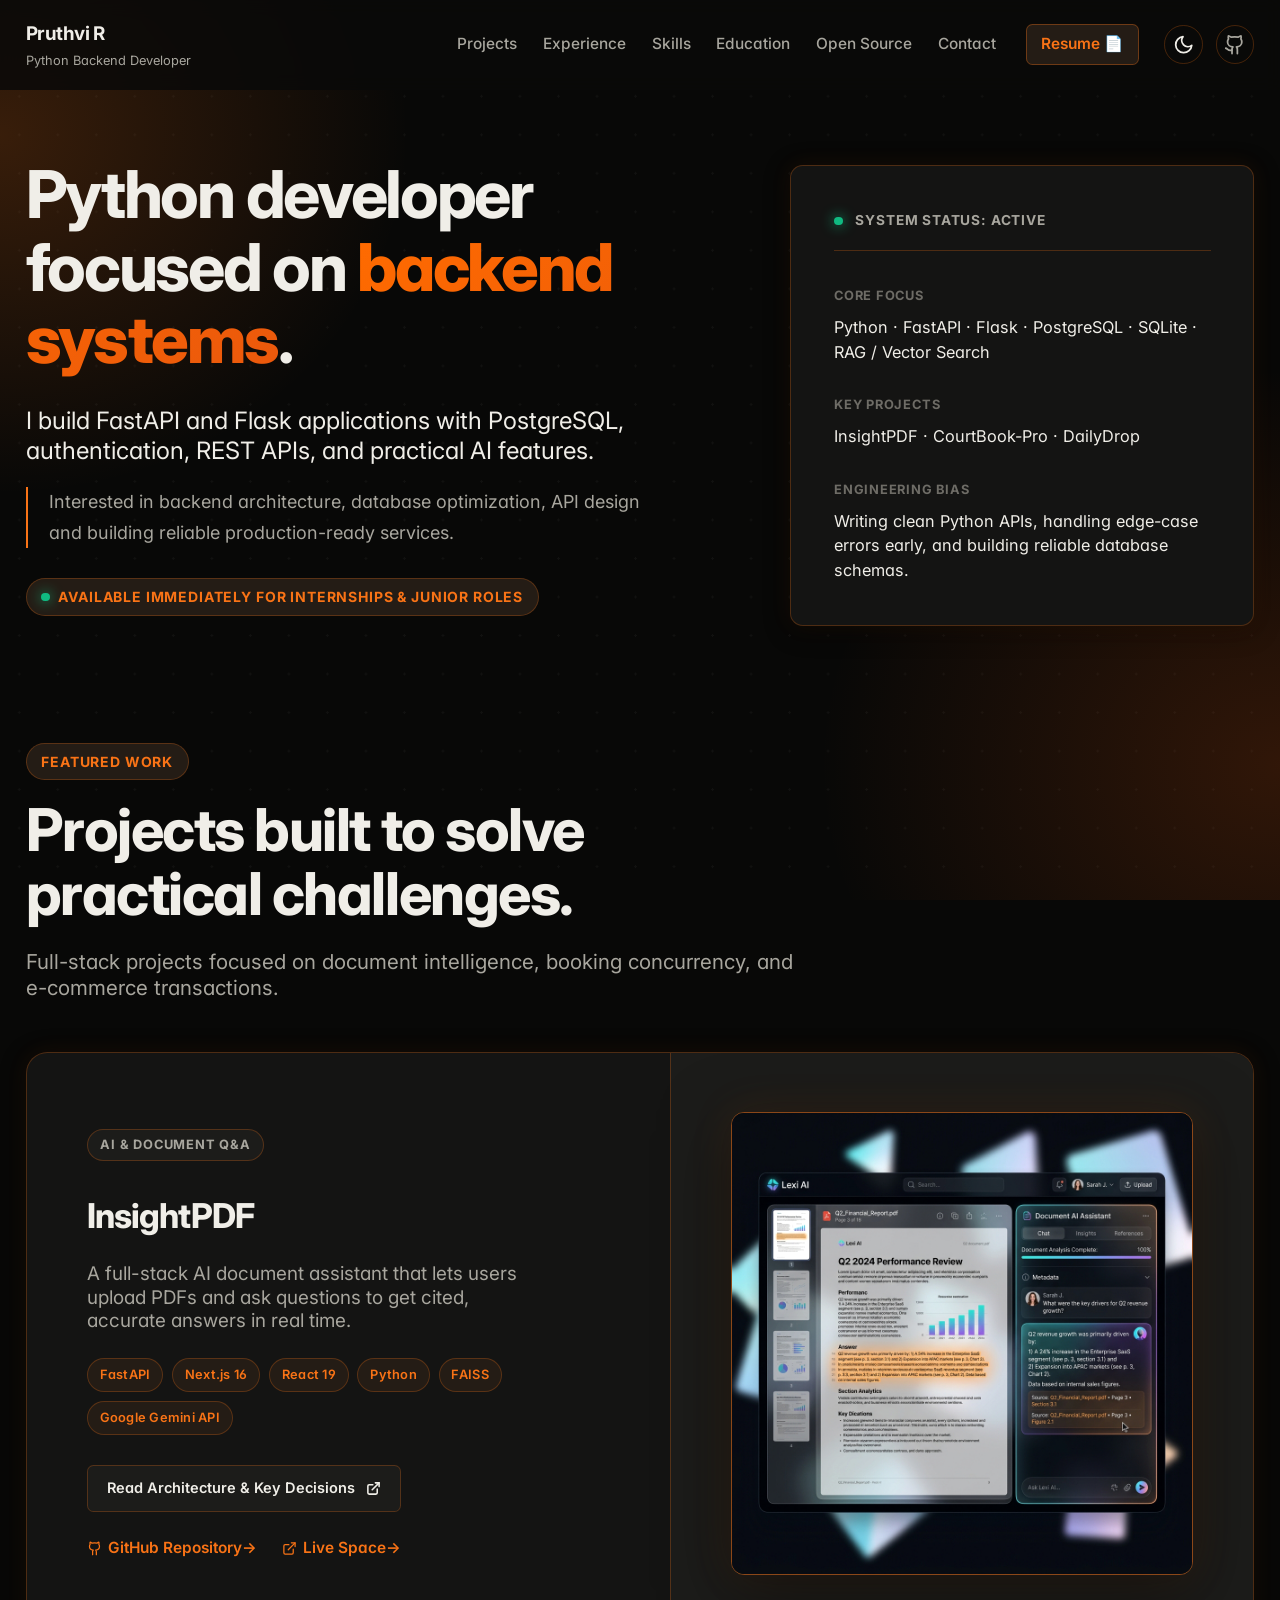
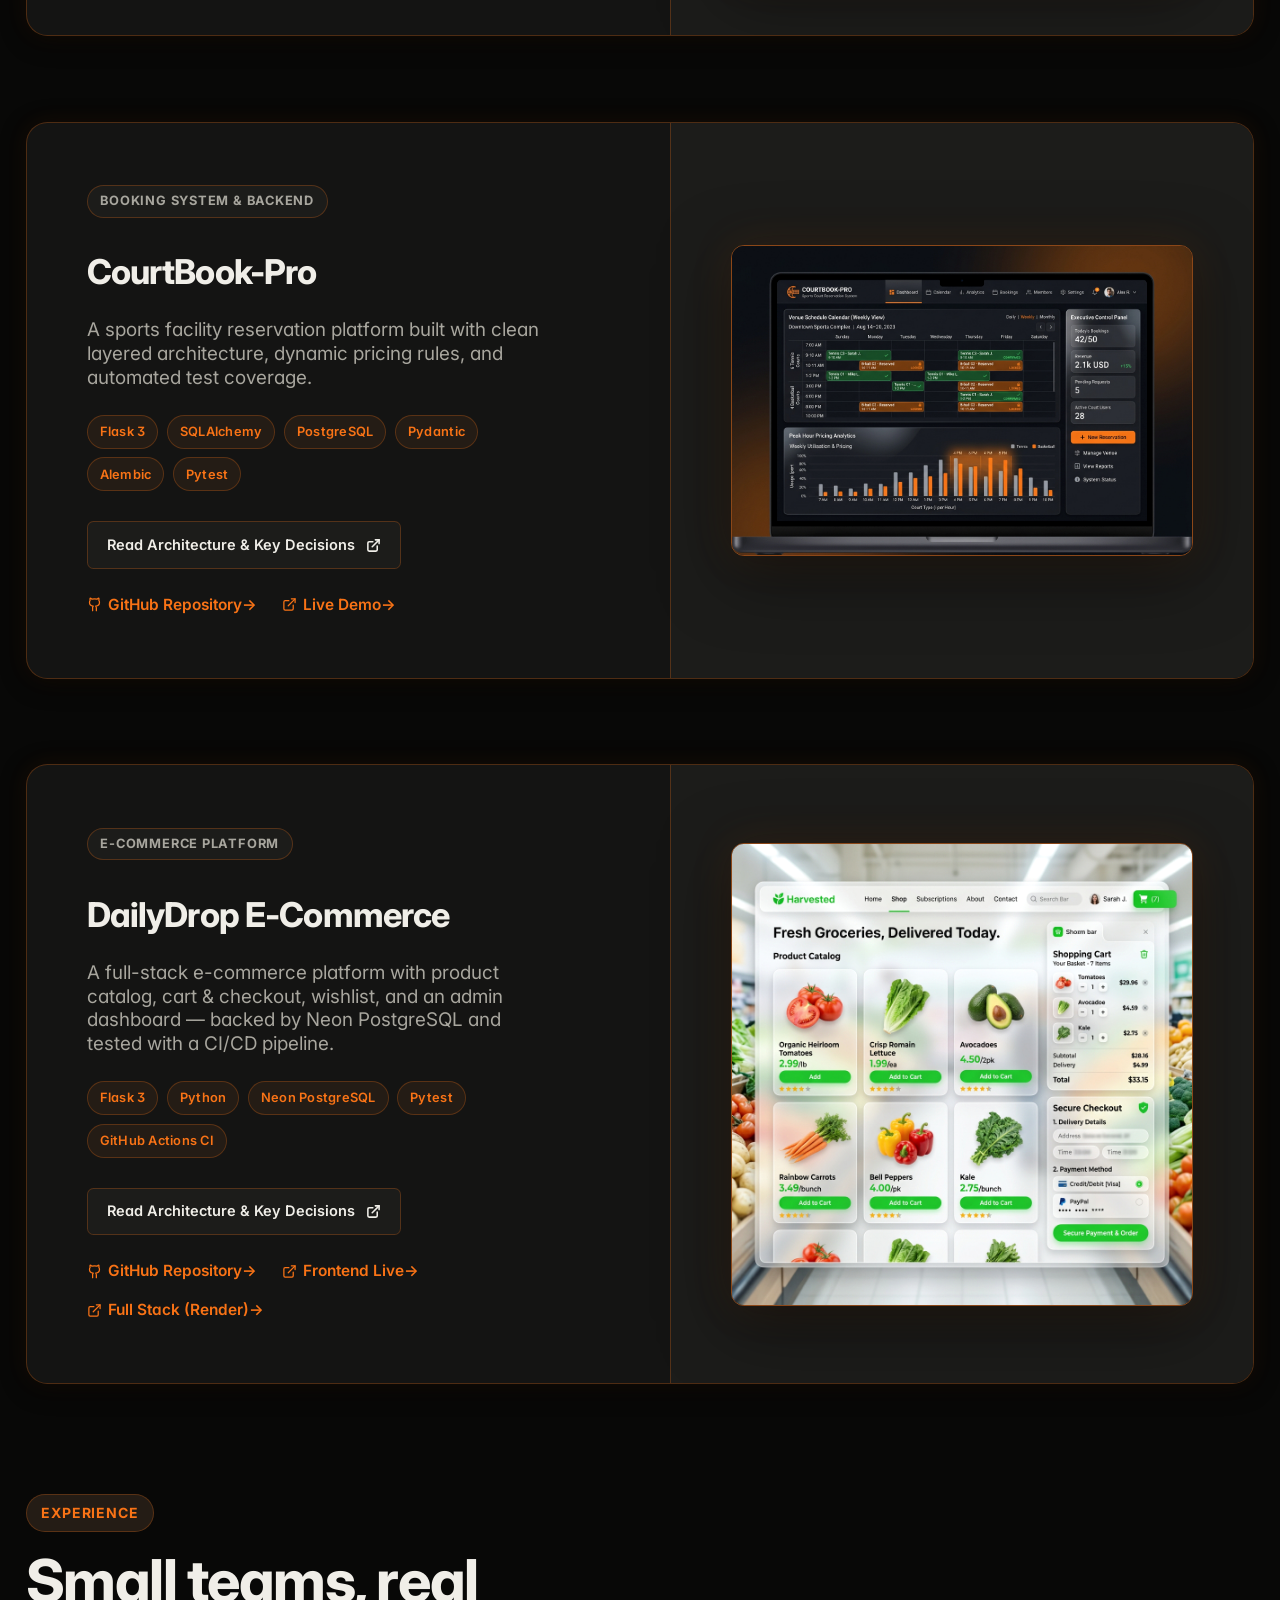
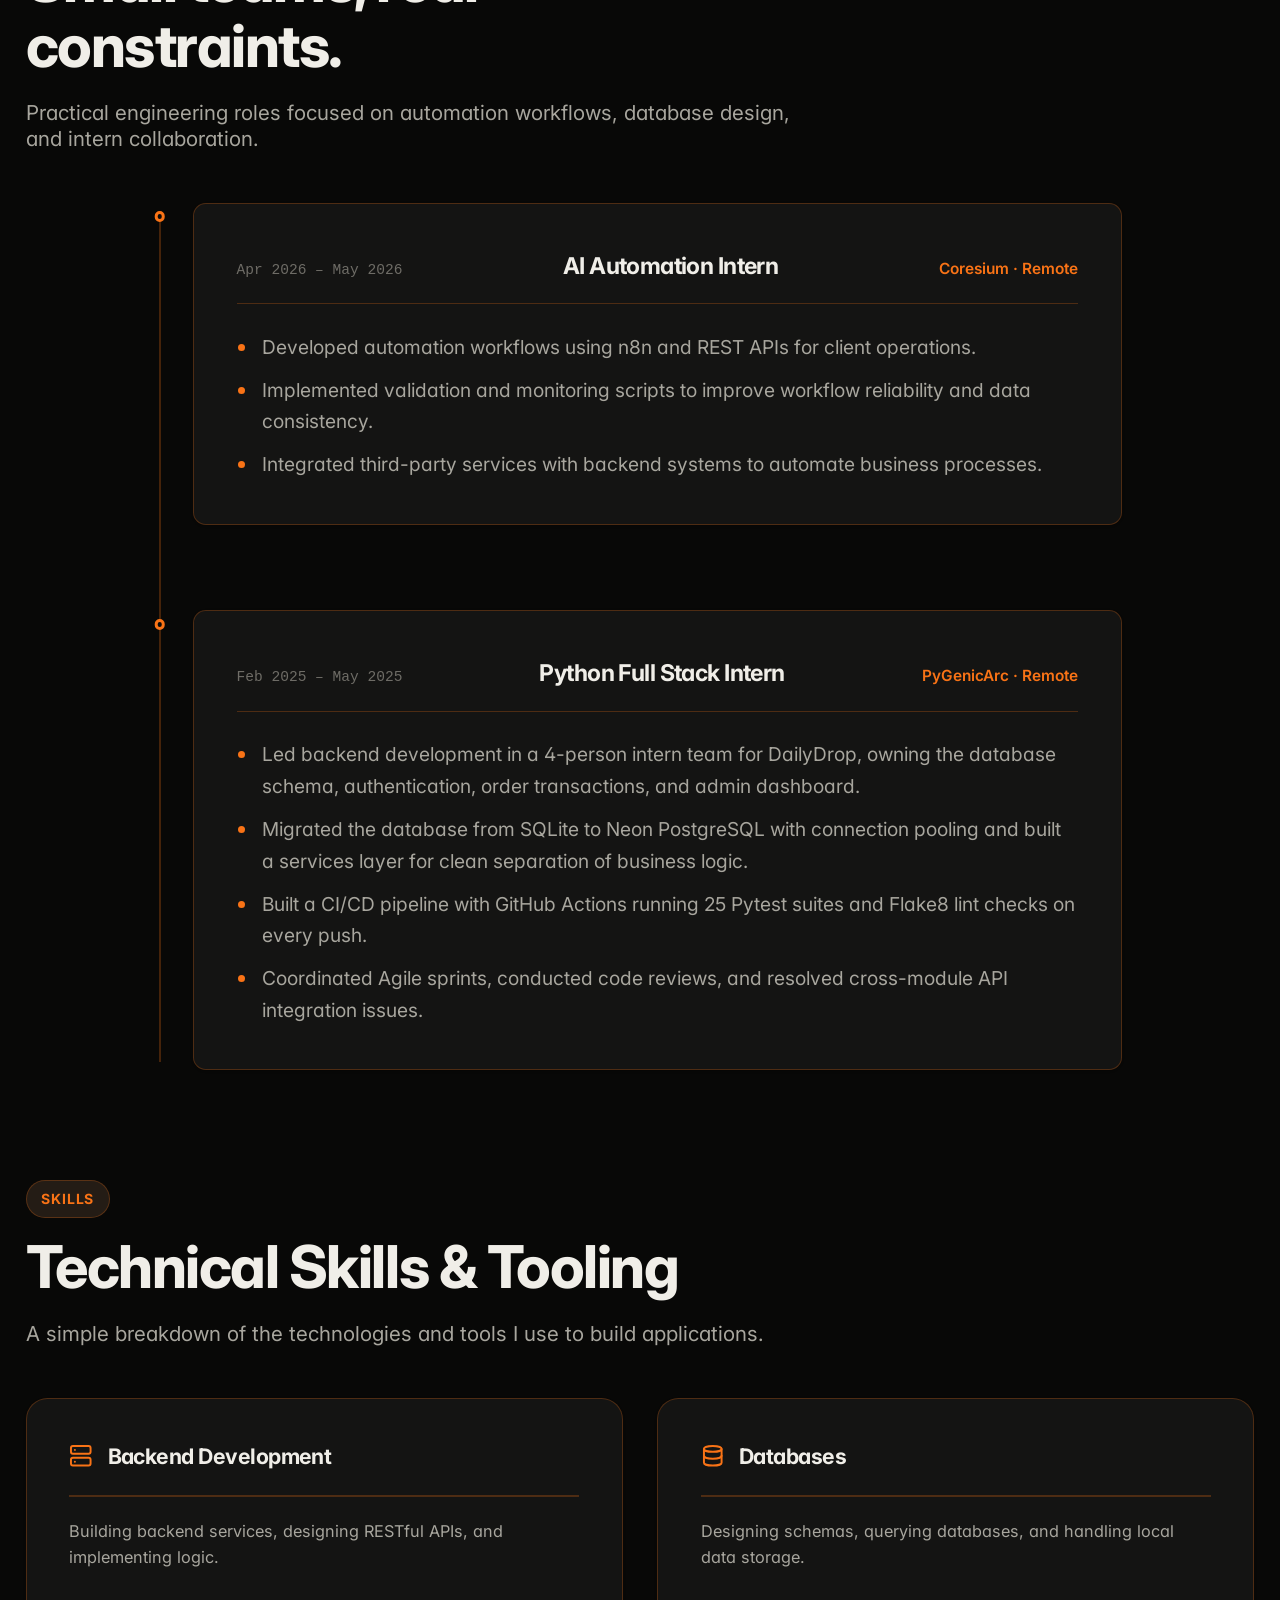
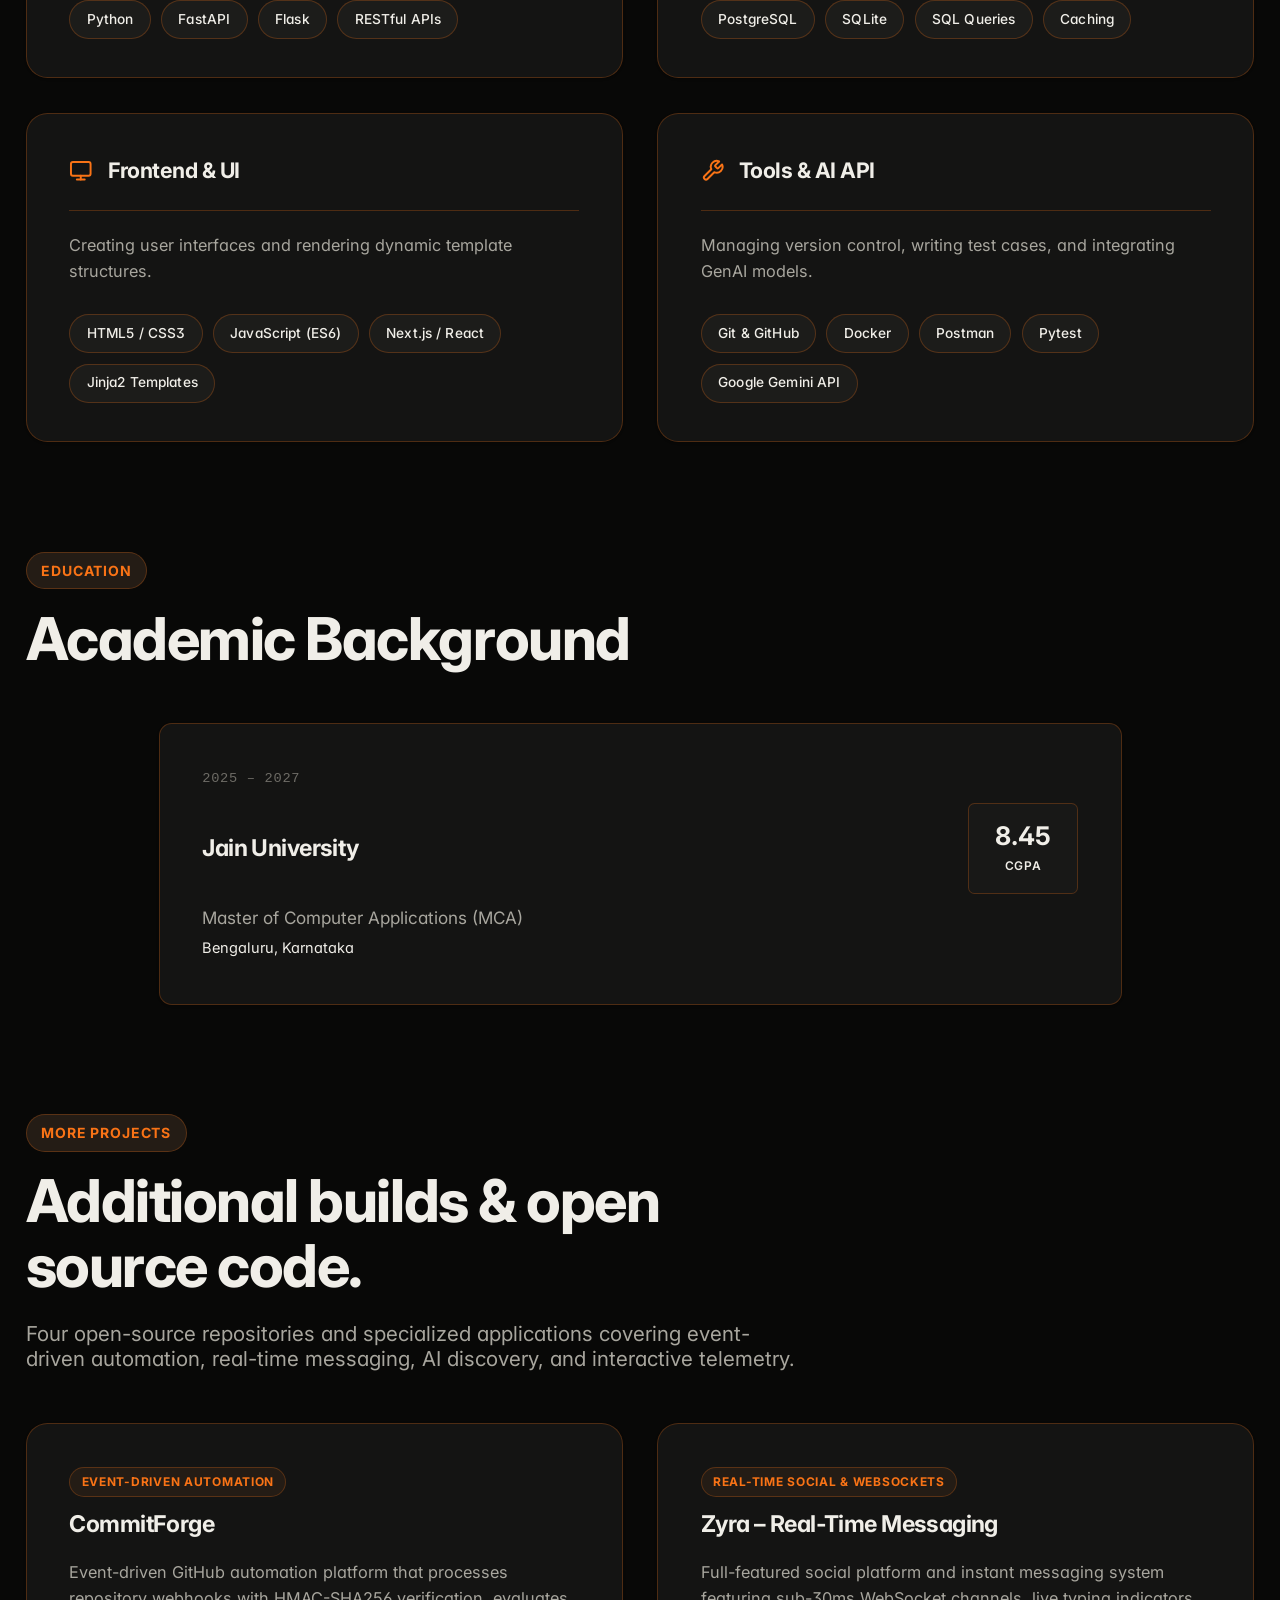
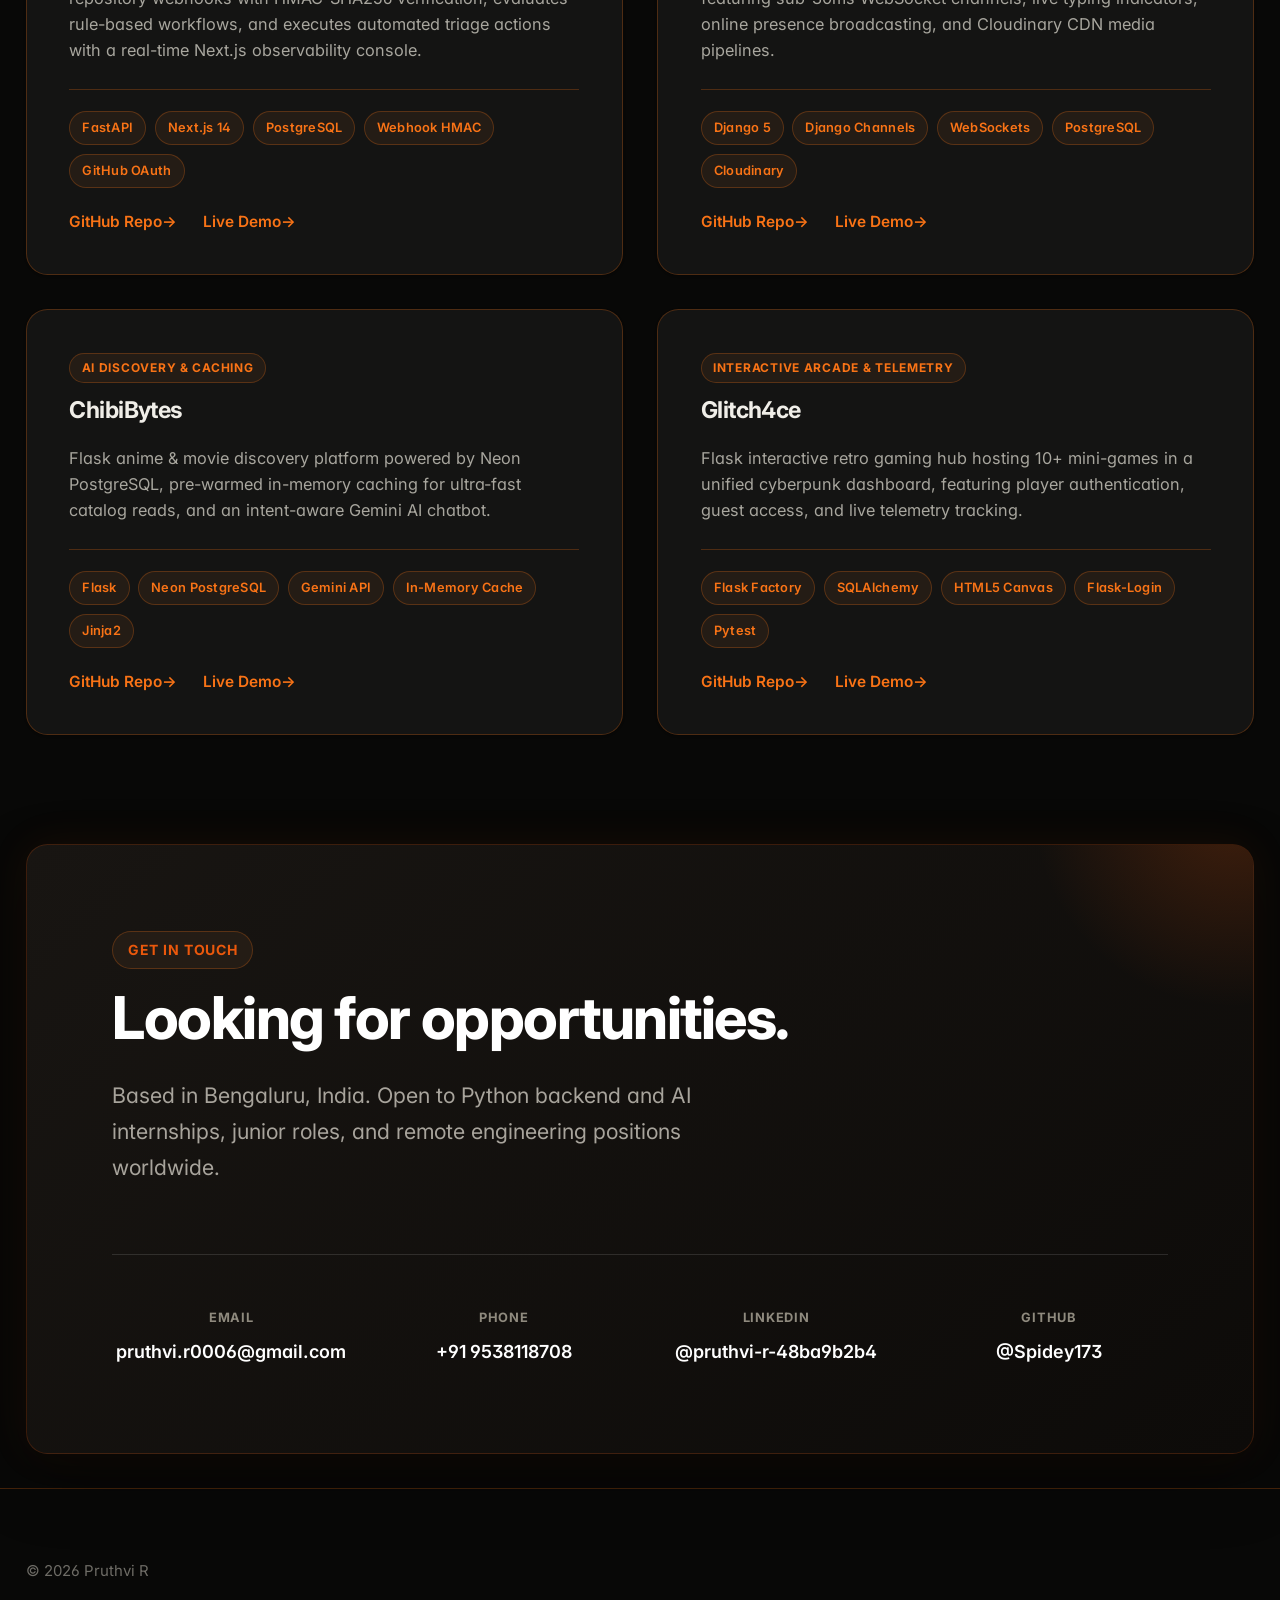
==== commit 3b88d48b: "Make mobile nav links background solid var(--bg) to eliminate page bleed-through" ====
--- a/index.html
+++ b/index.html
@@ -39,8 +39,8 @@
         href="https://fonts.googleapis.com/css2?family=Inter:ital,opsz,wght@0,14..32,100..900;1,14..32,100..900&display=swap"
         rel="stylesheet">
 
-    <link rel="preload" href="style.css?v=2" as="style">
-    <link rel="stylesheet" href="style.css?v=2">
+    <link rel="preload" href="style.css?v=3" as="style">
+    <link rel="stylesheet" href="style.css?v=3">
 
     <script type="application/ld+json">
         {
@@ -761,9 +761,9 @@
     </footer>
 
     <!-- Modular Portfolio Scripts -->
-    <script src="data/projects.js?v=2" defer></script>
-    <script src="js/modal.js?v=2" defer></script>
-    <script src="js/main.js?v=2" defer></script>
+    <script src="data/projects.js?v=3" defer></script>
+    <script src="js/modal.js?v=3" defer></script>
+    <script src="js/main.js?v=3" defer></script>
 </body>
 
 </html>
--- a/style.css
+++ b/style.css
@@ -52,7 +52,7 @@
     --radius-md: 12px;
     --radius-lg: 20px;
 
-    --space-section: clamp(8rem, 12vw, 14rem);
+    --space-section: clamp(6rem, 8vw, 10rem);
 
     --ease-out: cubic-bezier(0.16, 1, 0.3, 1);
     --transition-speed: 250ms;
@@ -243,7 +243,7 @@
 
 .section-header {
     max-width: 720px;
-    margin-bottom: 4rem;
+    margin-bottom: 3rem;
 }
 
 .section-header h2 {
@@ -2397,7 +2397,8 @@
         --space-section: clamp(3.25rem, 6vw, 4.5rem);
     }
 
-    body, [data-theme="dark"] body {
+    body,
+    [data-theme="dark"] body {
         background-attachment: scroll;
     }
 
@@ -2413,7 +2414,7 @@
         bottom: 0;
         height: calc(100vh - var(--nav-height));
         height: calc(100dvh - var(--nav-height));
-        background-color: color-mix(in srgb, var(--bg) 96%, transparent);
+        background-color: var(--bg);
         backdrop-filter: blur(20px);
         -webkit-backdrop-filter: blur(20px);
         display: flex;
@@ -2439,7 +2440,7 @@
         pointer-events: all;
     }
 
-    .nav-links > a:not(.nav-resume-btn):not(.github-nav-link) {
+    .nav-links>a:not(.nav-resume-btn):not(.github-nav-link) {
         font-size: clamp(1.25rem, 4vw, 1.55rem);
         font-weight: var(--weight-bold);
         color: var(--text-primary);
--- a/style.css
+++ b/style.css
@@ -52,7 +52,7 @@
     --radius-md: 12px;
     --radius-lg: 20px;
 
-    --space-section: clamp(8rem, 12vw, 14rem);
+    --space-section: clamp(6rem, 8vw, 10rem);
 
     --ease-out: cubic-bezier(0.16, 1, 0.3, 1);
     --transition-speed: 250ms;
@@ -243,7 +243,7 @@
 
 .section-header {
     max-width: 720px;
-    margin-bottom: 4rem;
+    margin-bottom: 3rem;
 }
 
 .section-header h2 {
@@ -2397,7 +2397,8 @@
         --space-section: clamp(3.25rem, 6vw, 4.5rem);
     }
 
-    body, [data-theme="dark"] body {
+    body,
+    [data-theme="dark"] body {
         background-attachment: scroll;
     }
 
@@ -2413,7 +2414,7 @@
         bottom: 0;
         height: calc(100vh - var(--nav-height));
         height: calc(100dvh - var(--nav-height));
-        background-color: color-mix(in srgb, var(--bg) 96%, transparent);
+        background-color: var(--bg);
         backdrop-filter: blur(20px);
         -webkit-backdrop-filter: blur(20px);
         display: flex;
@@ -2439,7 +2440,7 @@
         pointer-events: all;
     }
 
-    .nav-links > a:not(.nav-resume-btn):not(.github-nav-link) {
+    .nav-links>a:not(.nav-resume-btn):not(.github-nav-link) {
         font-size: clamp(1.25rem, 4vw, 1.55rem);
         font-weight: var(--weight-bold);
         color: var(--text-primary);
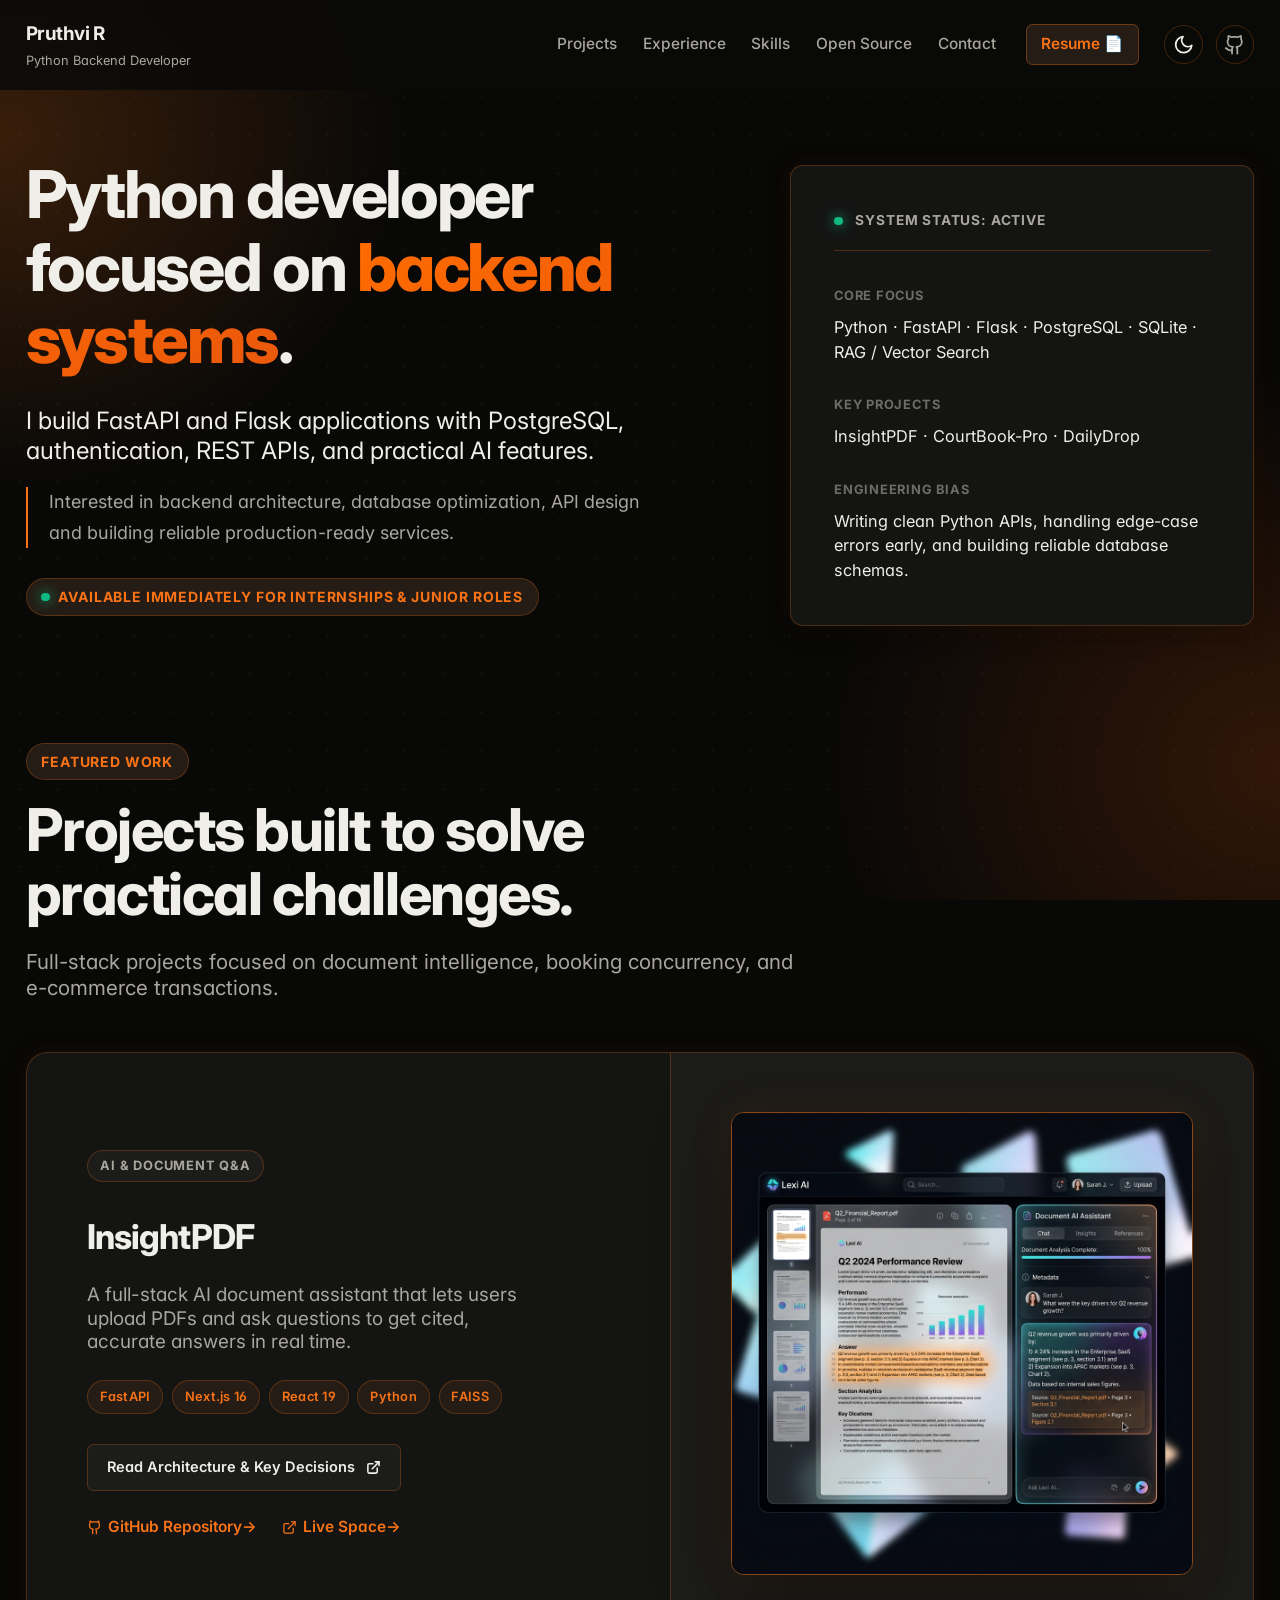
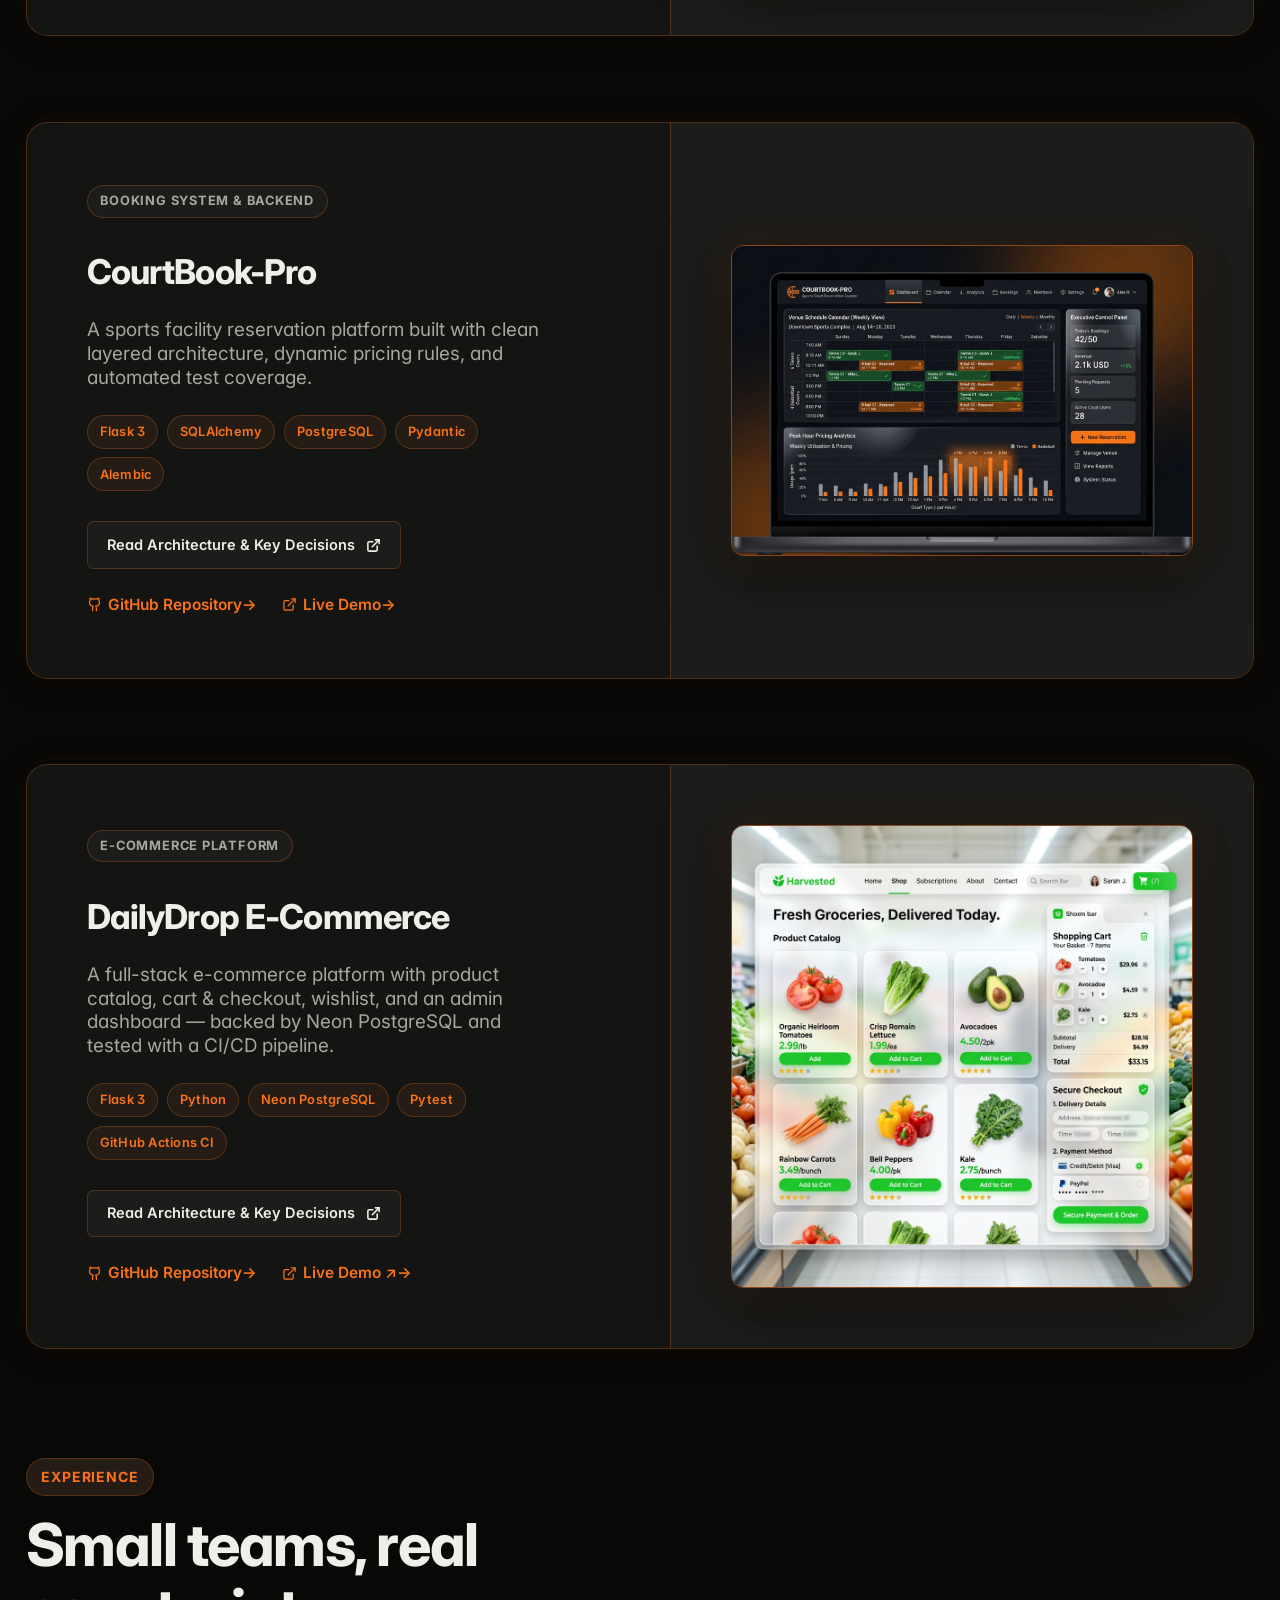
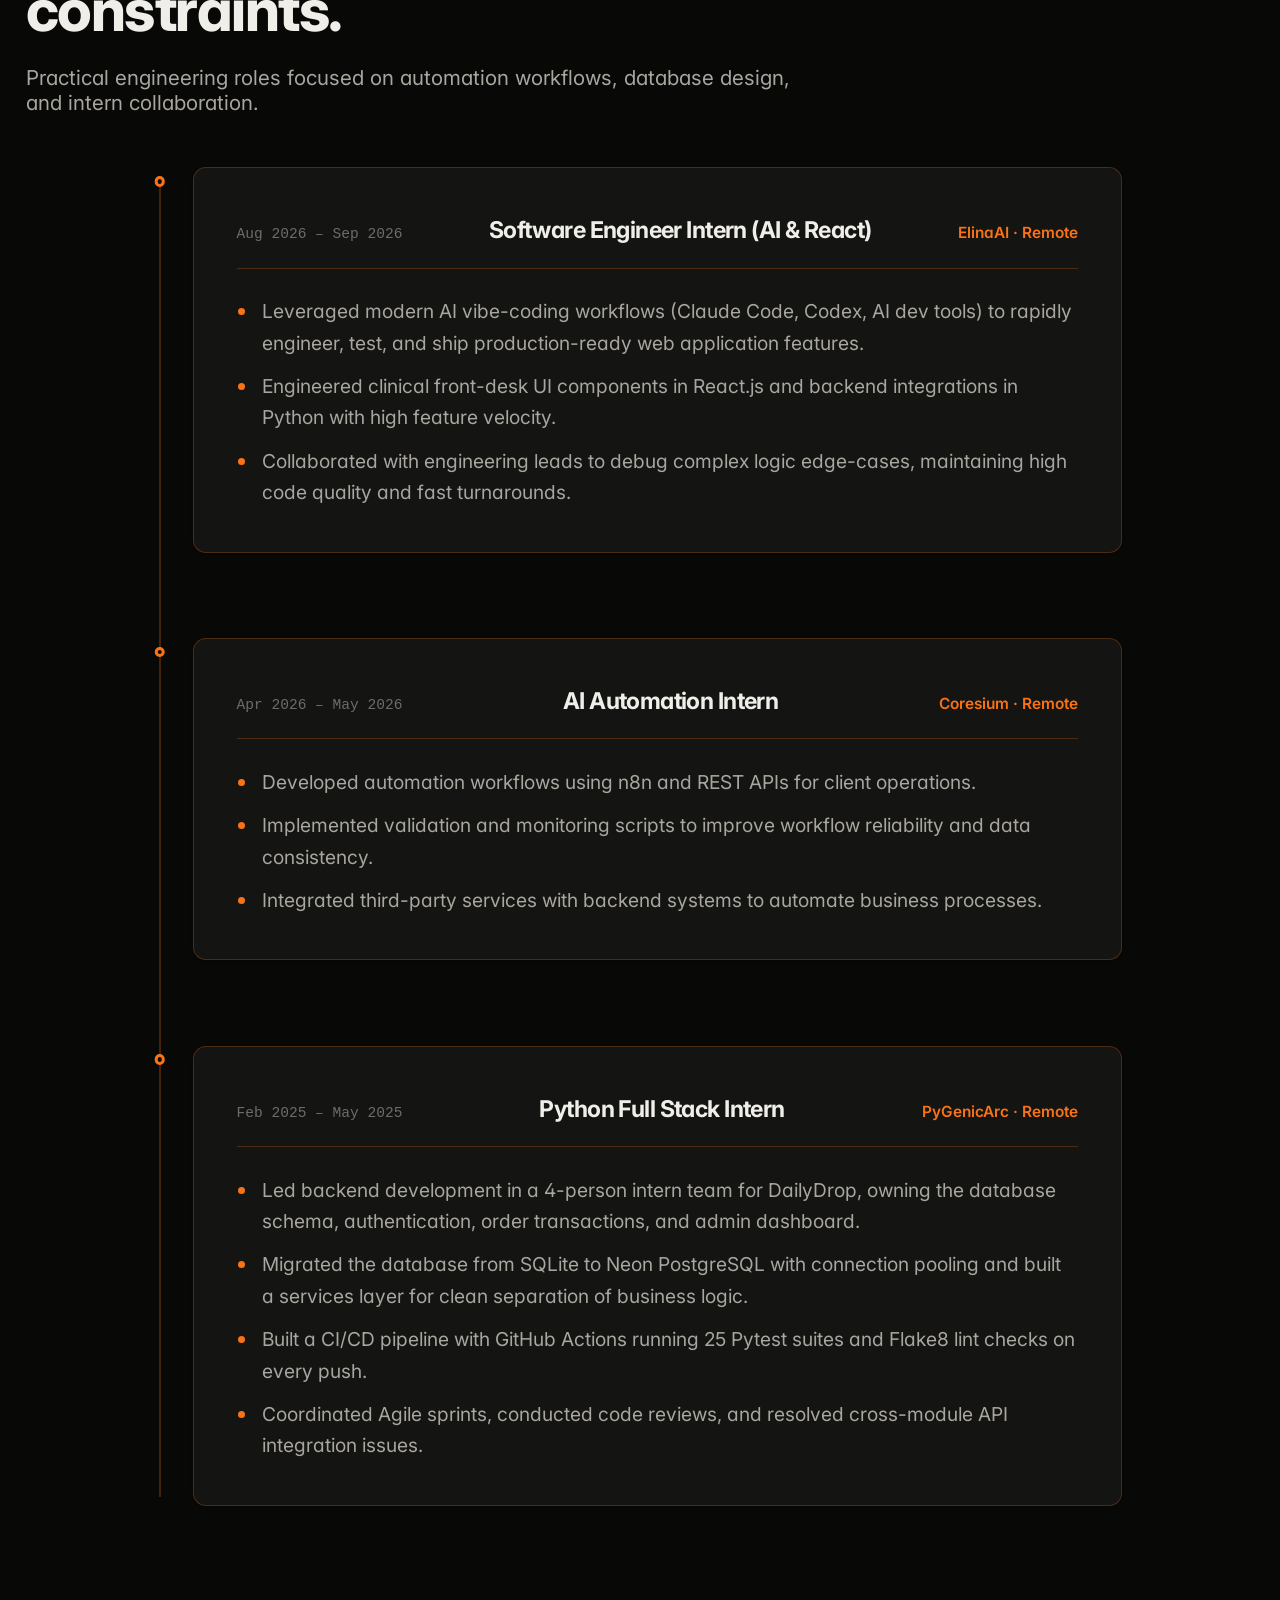
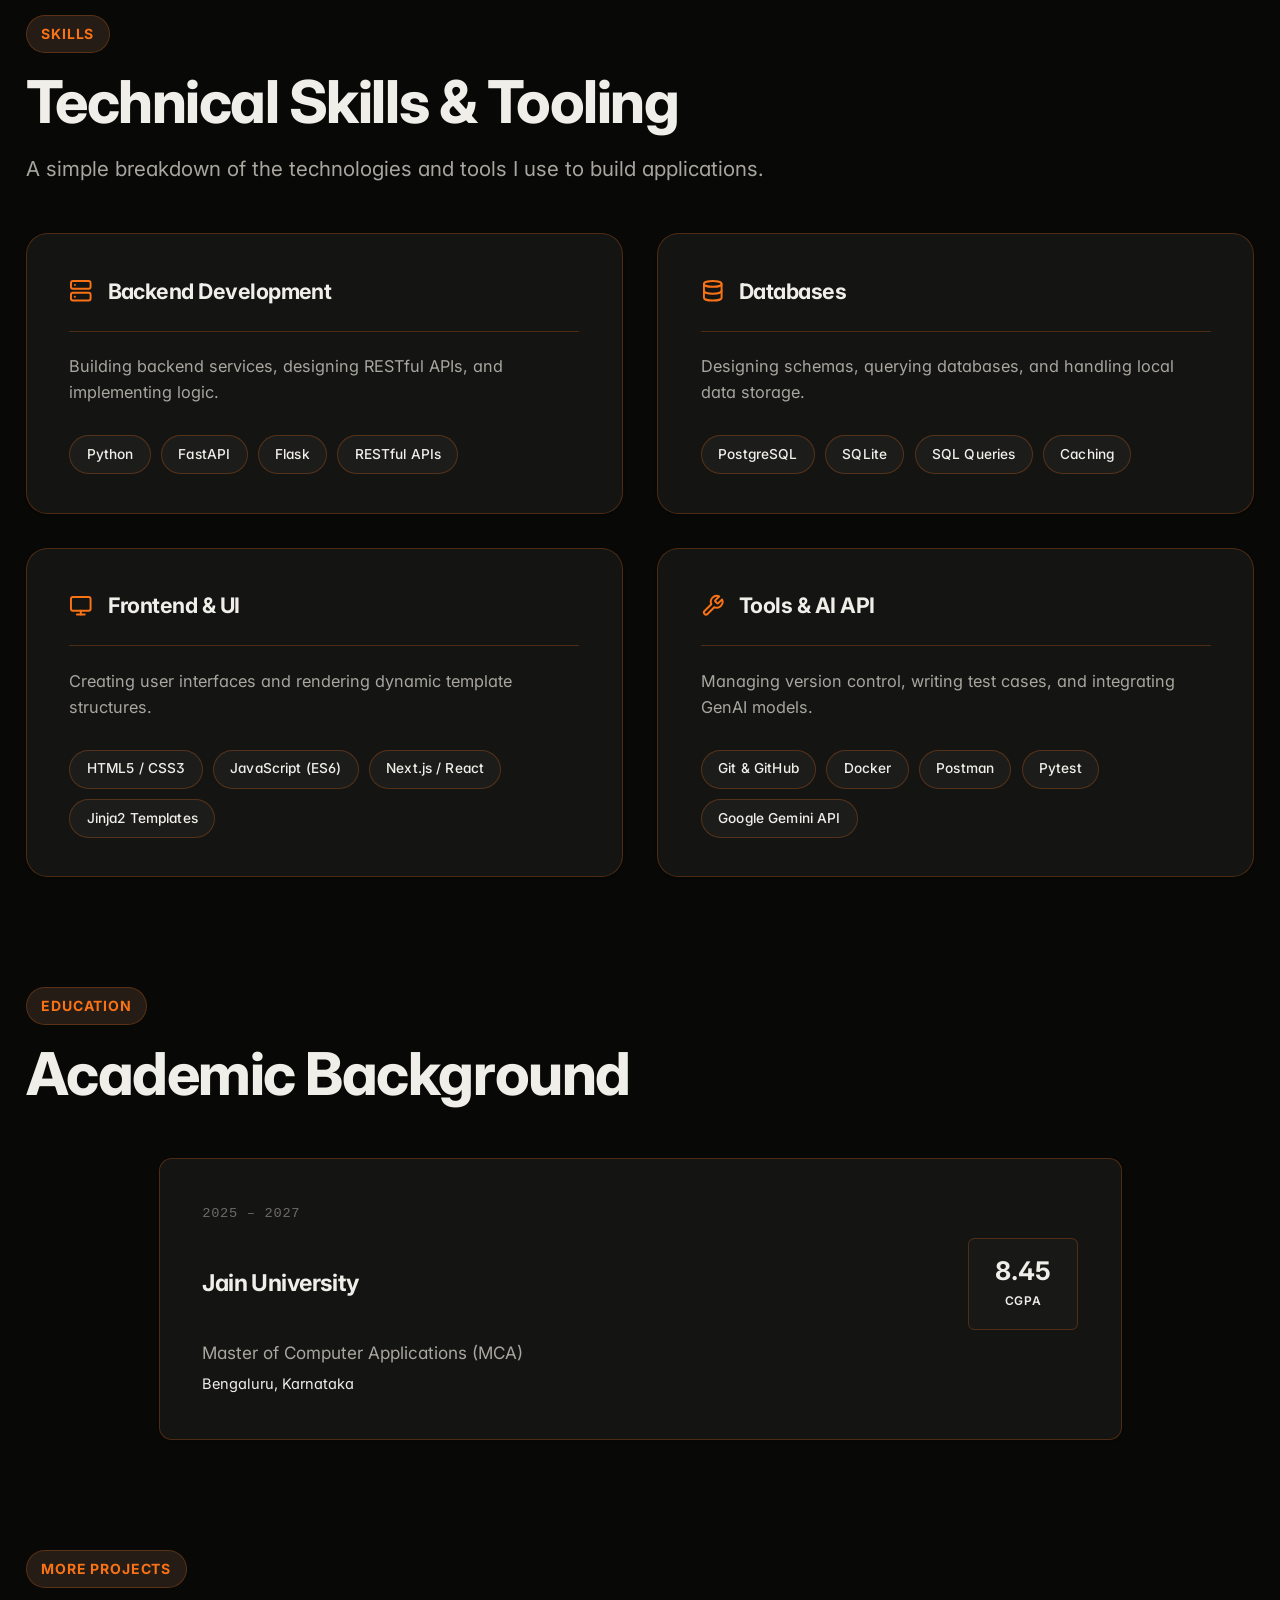
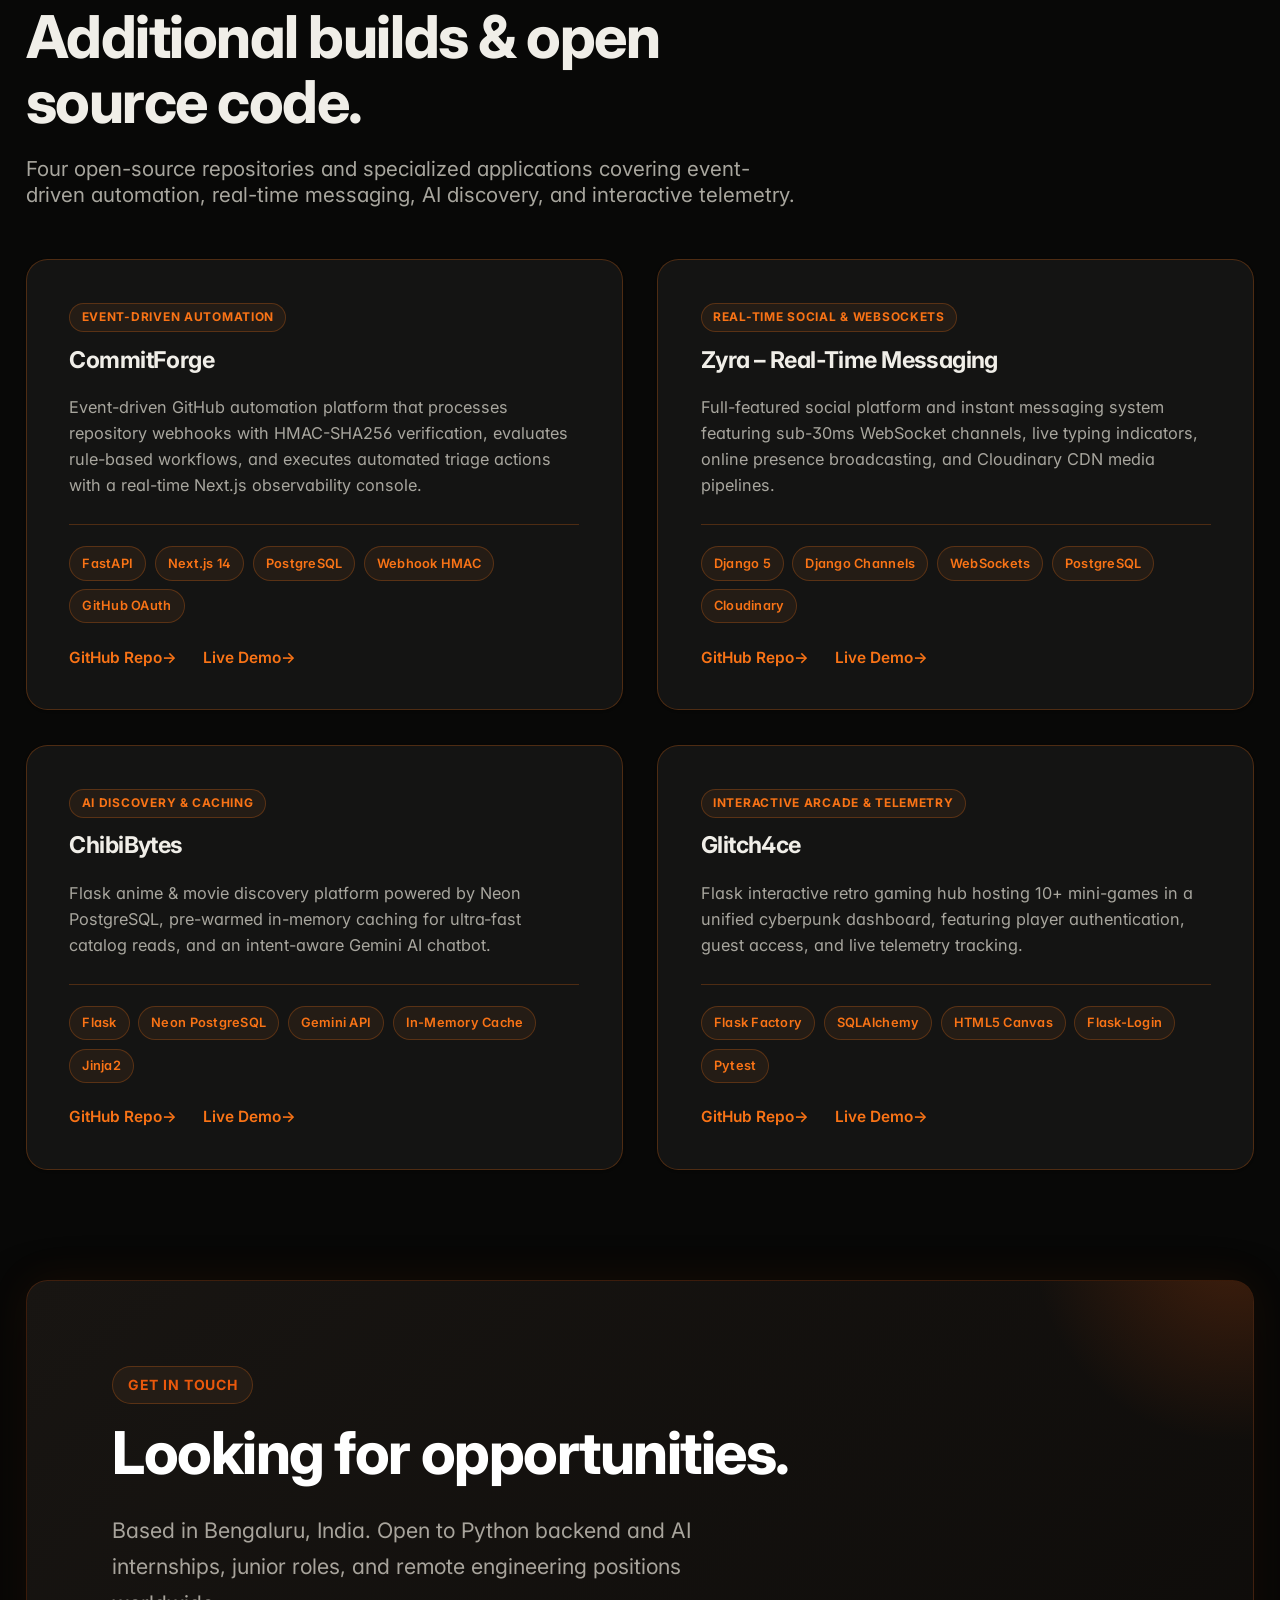
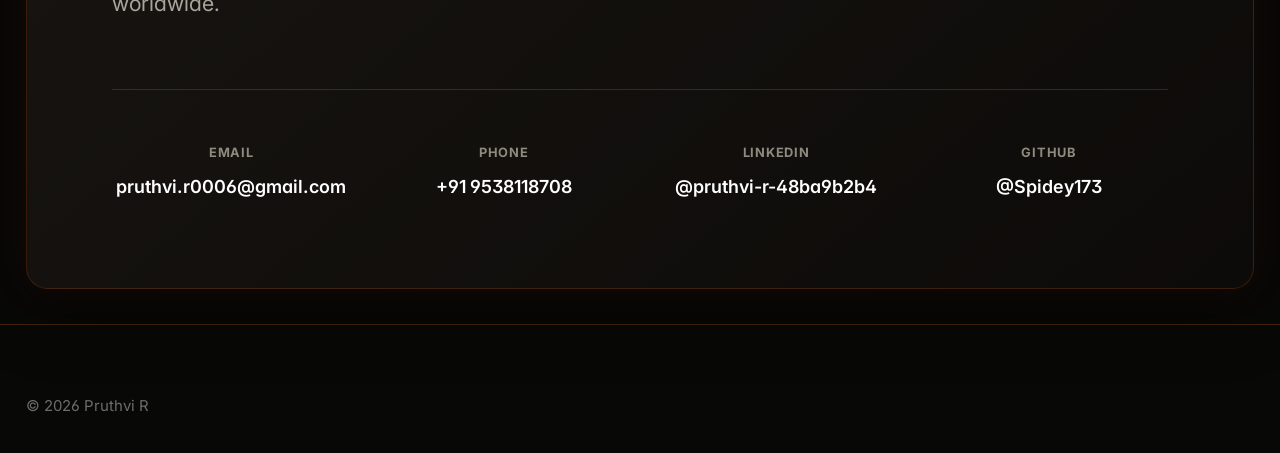
==== commit 142c95c3: "Add ElinaAI internship experience to portfolio & resume" ====
--- a/index.html
+++ b/index.html
@@ -93,7 +93,6 @@
                 <a href="#work">Projects</a>
                 <a href="#experience">Experience</a>
                 <a href="#skills">Skills</a>
-                <a href="#education">Education</a>
                 <a href="#oss">Open Source</a>
                 <a href="#contact">Contact</a>
                 <a href="resume.html" target="_blank" rel="noreferrer" class="nav-resume-btn">Resume 📄</a>
@@ -207,7 +206,6 @@
                                 <span class="tech-tag">React 19</span>
                                 <span class="tech-tag">Python</span>
                                 <span class="tech-tag">FAISS</span>
-                                <span class="tech-tag">Google Gemini API</span>
                             </div>
 
                             <!-- Modal Trigger Button -->
@@ -265,7 +263,6 @@
                                 <span class="tech-tag">PostgreSQL</span>
                                 <span class="tech-tag">Pydantic</span>
                                 <span class="tech-tag">Alembic</span>
-                                <span class="tech-tag">Pytest</span>
                             </div>
 
                             <!-- Modal Trigger Button -->
@@ -347,14 +344,6 @@
                                             d="M15 22v-4a4.8 4.8 0 0 0-1-3.5c3 0 6-2 6-5.5.08-1.25-.27-2.48-1-3.5.28-1.15.28-2.35 0-3.5 0 0-1 0-3 1.5-2.64-.5-5.36-.5-8 0C6 2 5 2 5 2c-.3 1.15-.3 2.35 0 3.5A5.403 5.403 0 0 0 4 9c0 3.5 3 5.5 6 5.5-.39.49-.68 1.05-.85 1.65-.17.6-.22 1.23-.15 1.85v4">
                                         </path>
                                     </svg>GitHub Repository</a>
-                                <a href="https://dailydrop-alpha.vercel.app/" target="_blank" rel="noreferrer"
-                                    class="link-arrow"><svg width="14" height="14" viewBox="0 0 24 24" fill="none"
-                                        stroke="currentColor" stroke-width="2" stroke-linecap="round"
-                                        stroke-linejoin="round" style="margin-right: 0.35rem; vertical-align: -2px;">
-                                        <path d="M18 13v6a2 2 0 0 1-2 2H5a2 2 0 0 1-2-2V8a2 2 0 0 1 2-2h6"></path>
-                                        <polyline points="15 3 21 3 21 9"></polyline>
-                                        <line x1="10" y1="14" x2="21" y2="3"></line>
-                                    </svg>Frontend Live</a>
                                 <a href="https://daily-drop-c96q-f5su.onrender.com/" target="_blank" rel="noreferrer"
                                     class="link-arrow"><svg width="14" height="14" viewBox="0 0 24 24" fill="none"
                                         stroke="currentColor" stroke-width="2" stroke-linecap="round"
@@ -362,7 +351,7 @@
                                         <path d="M18 13v6a2 2 0 0 1-2 2H5a2 2 0 0 1-2-2V8a2 2 0 0 1 2-2h6"></path>
                                         <polyline points="15 3 21 3 21 9"></polyline>
                                         <line x1="10" y1="14" x2="21" y2="3"></line>
-                                    </svg>Full Stack (Render)</a>
+                                    </svg>Live Demo ↗</a>
                             </div>
                         </div>
                         <div class="case-card-preview">
@@ -411,6 +400,22 @@
 
             <div class="timeline-container reveal">
                 <div class="timeline-line"></div>
+
+                <div class="timeline-item">
+                    <div class="timeline-marker"></div>
+                    <div class="timeline-content">
+                        <div class="timeline-header">
+                            <span class="timeline-date">Aug 2026 – Sep 2026</span>
+                            <h3>Software Engineer Intern (AI &amp; React)</h3>
+                            <span class="timeline-org">ElinaAI · Remote</span>
+                        </div>
+                        <ul class="timeline-bullets">
+                            <li>Leveraged modern AI vibe-coding workflows (Claude Code, Codex, AI dev tools) to rapidly engineer, test, and ship production-ready web application features.</li>
+                            <li>Engineered clinical front-desk UI components in React.js and backend integrations in Python with high feature velocity.</li>
+                            <li>Collaborated with engineering leads to debug complex logic edge-cases, maintaining high code quality and fast turnarounds.</li>
+                        </ul>
+                    </div>
+                </div>
 
                 <div class="timeline-item">
                     <div class="timeline-marker"></div>
@@ -766,4 +771,4 @@
     <script src="js/main.js?v=3" defer></script>
 </body>
 
-</html>+</html>
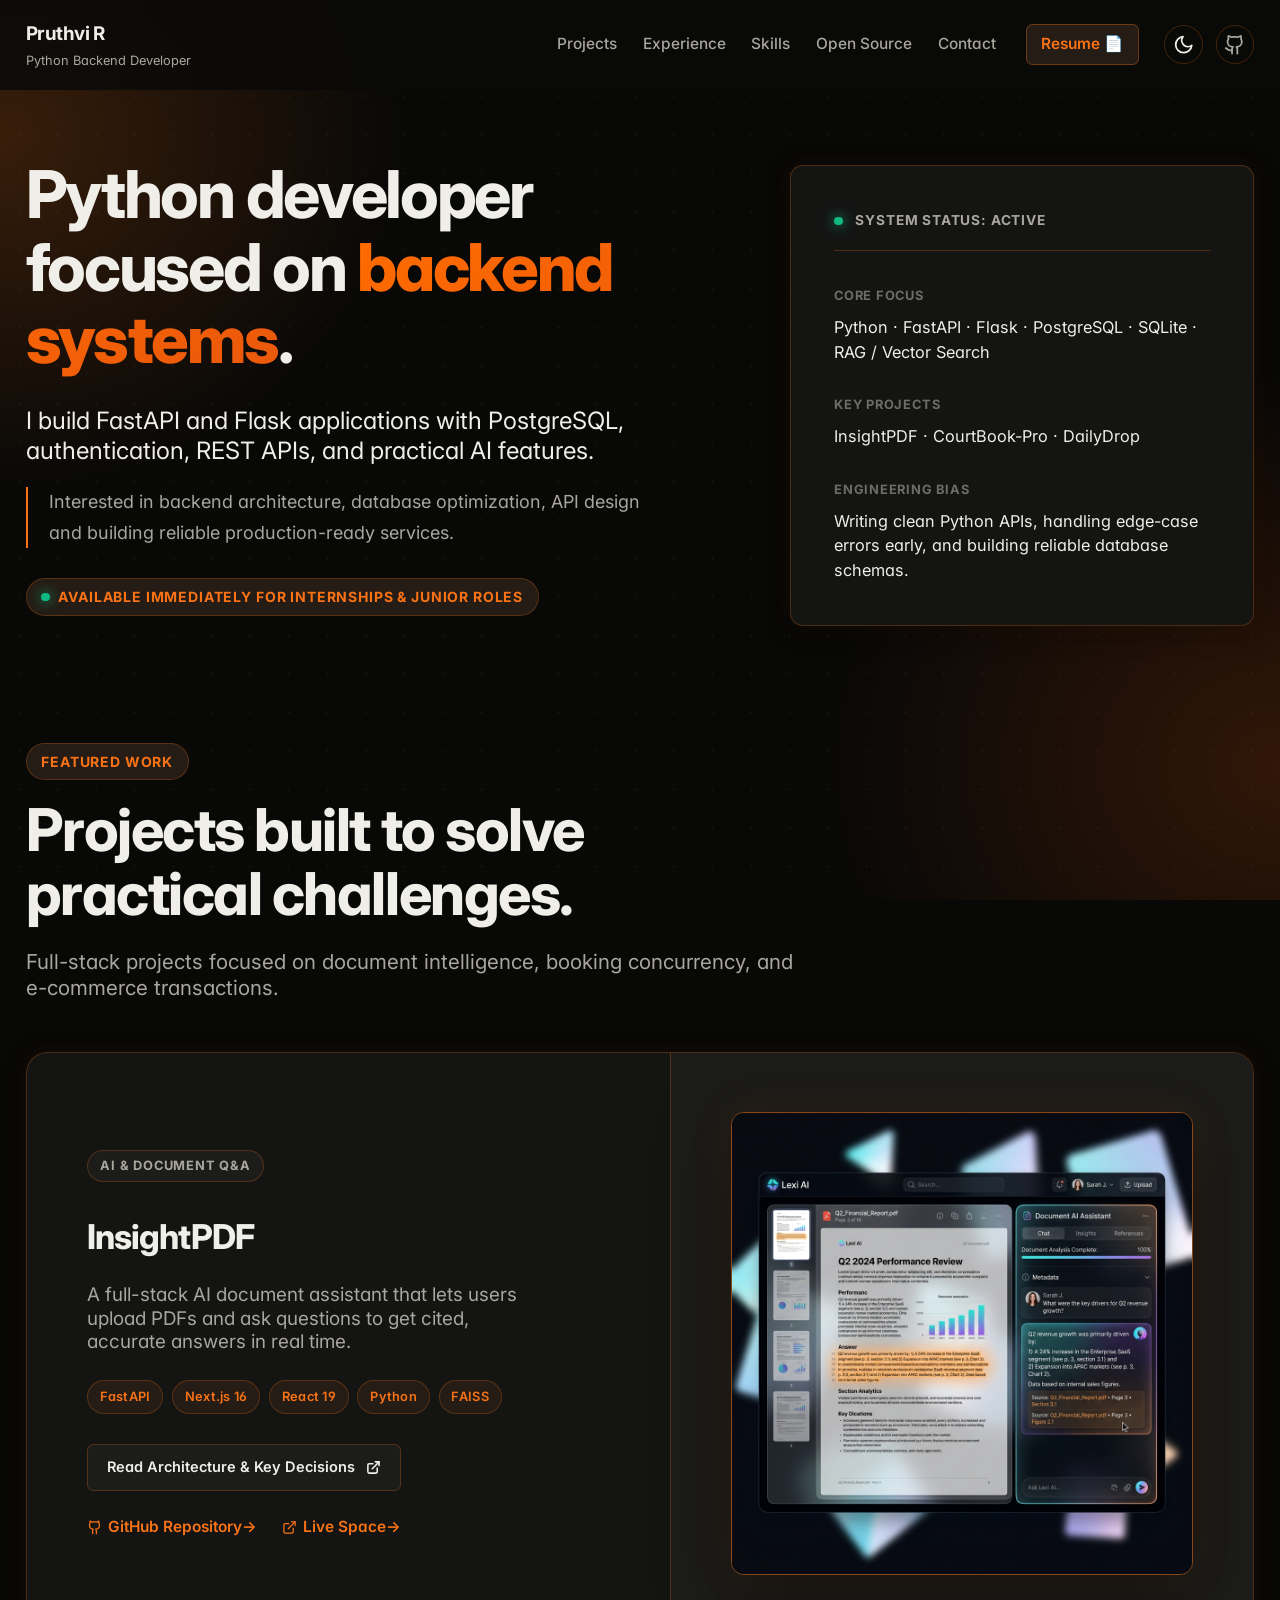
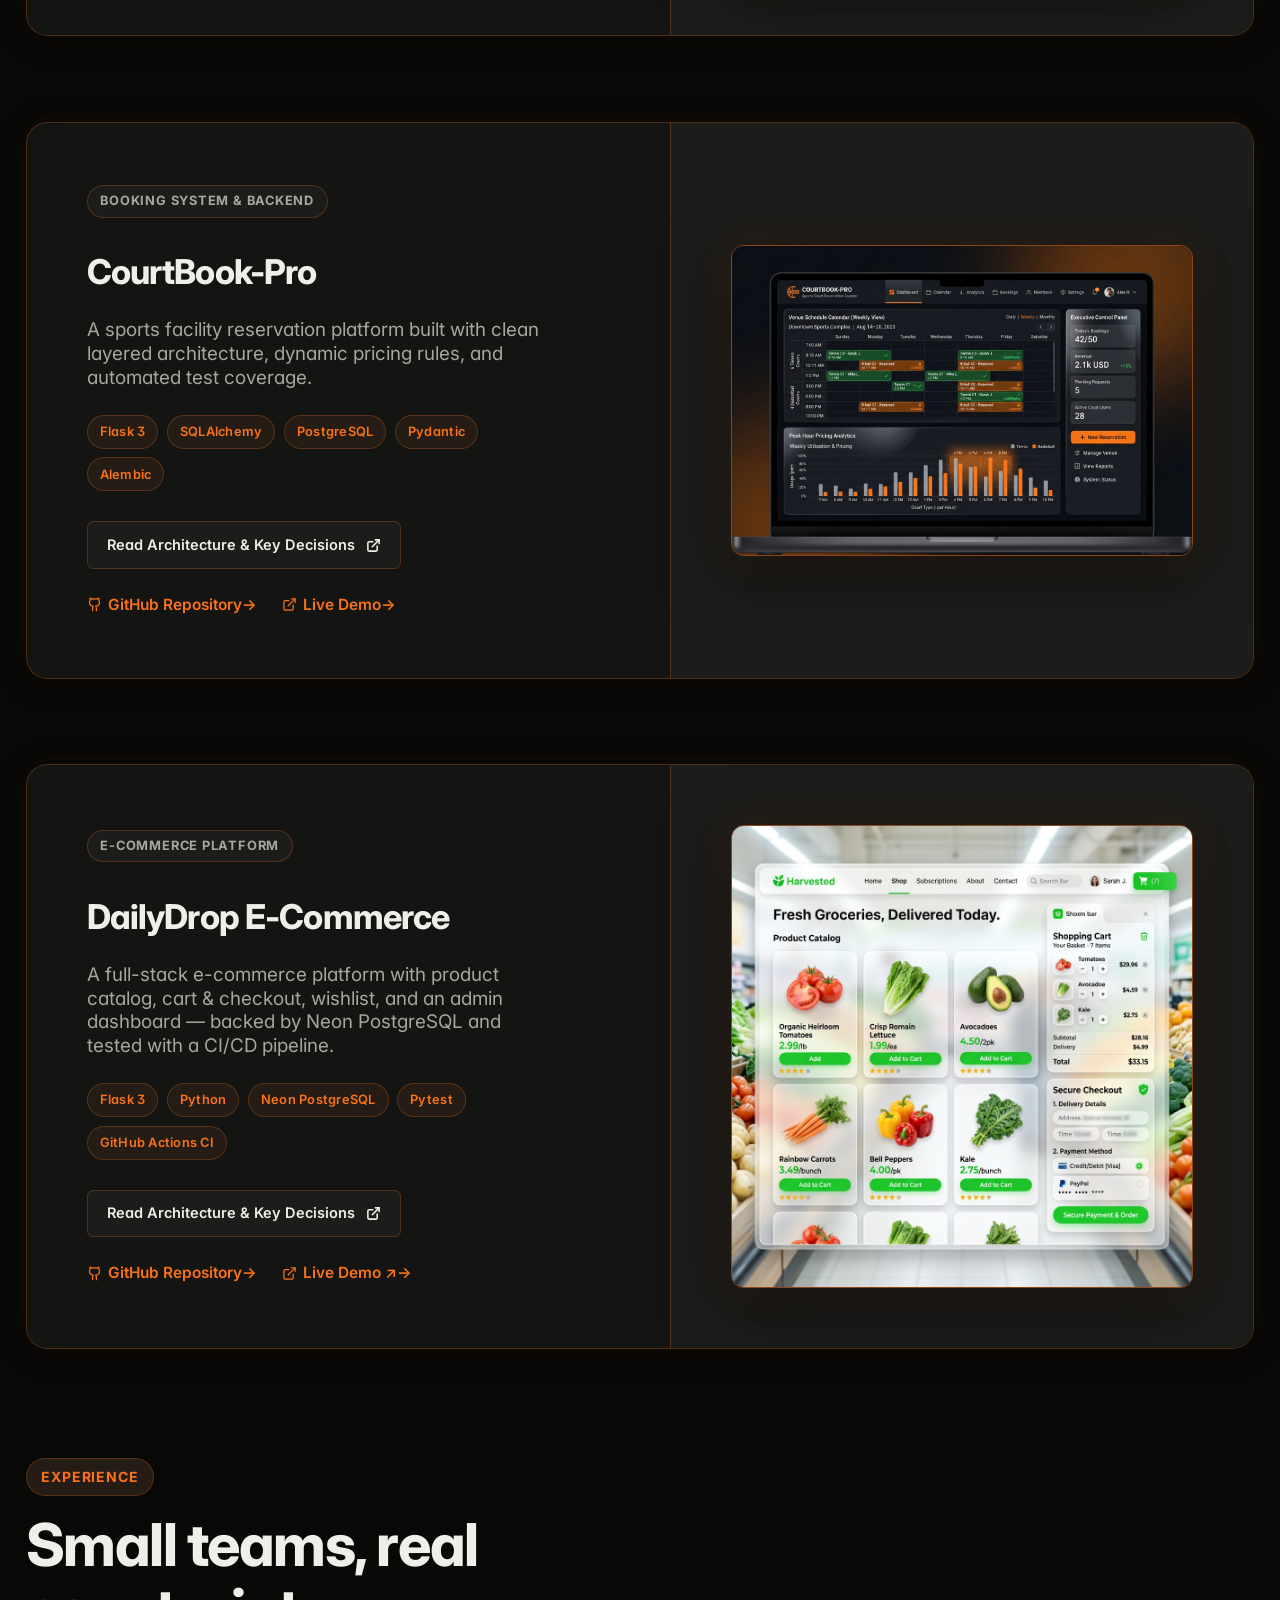
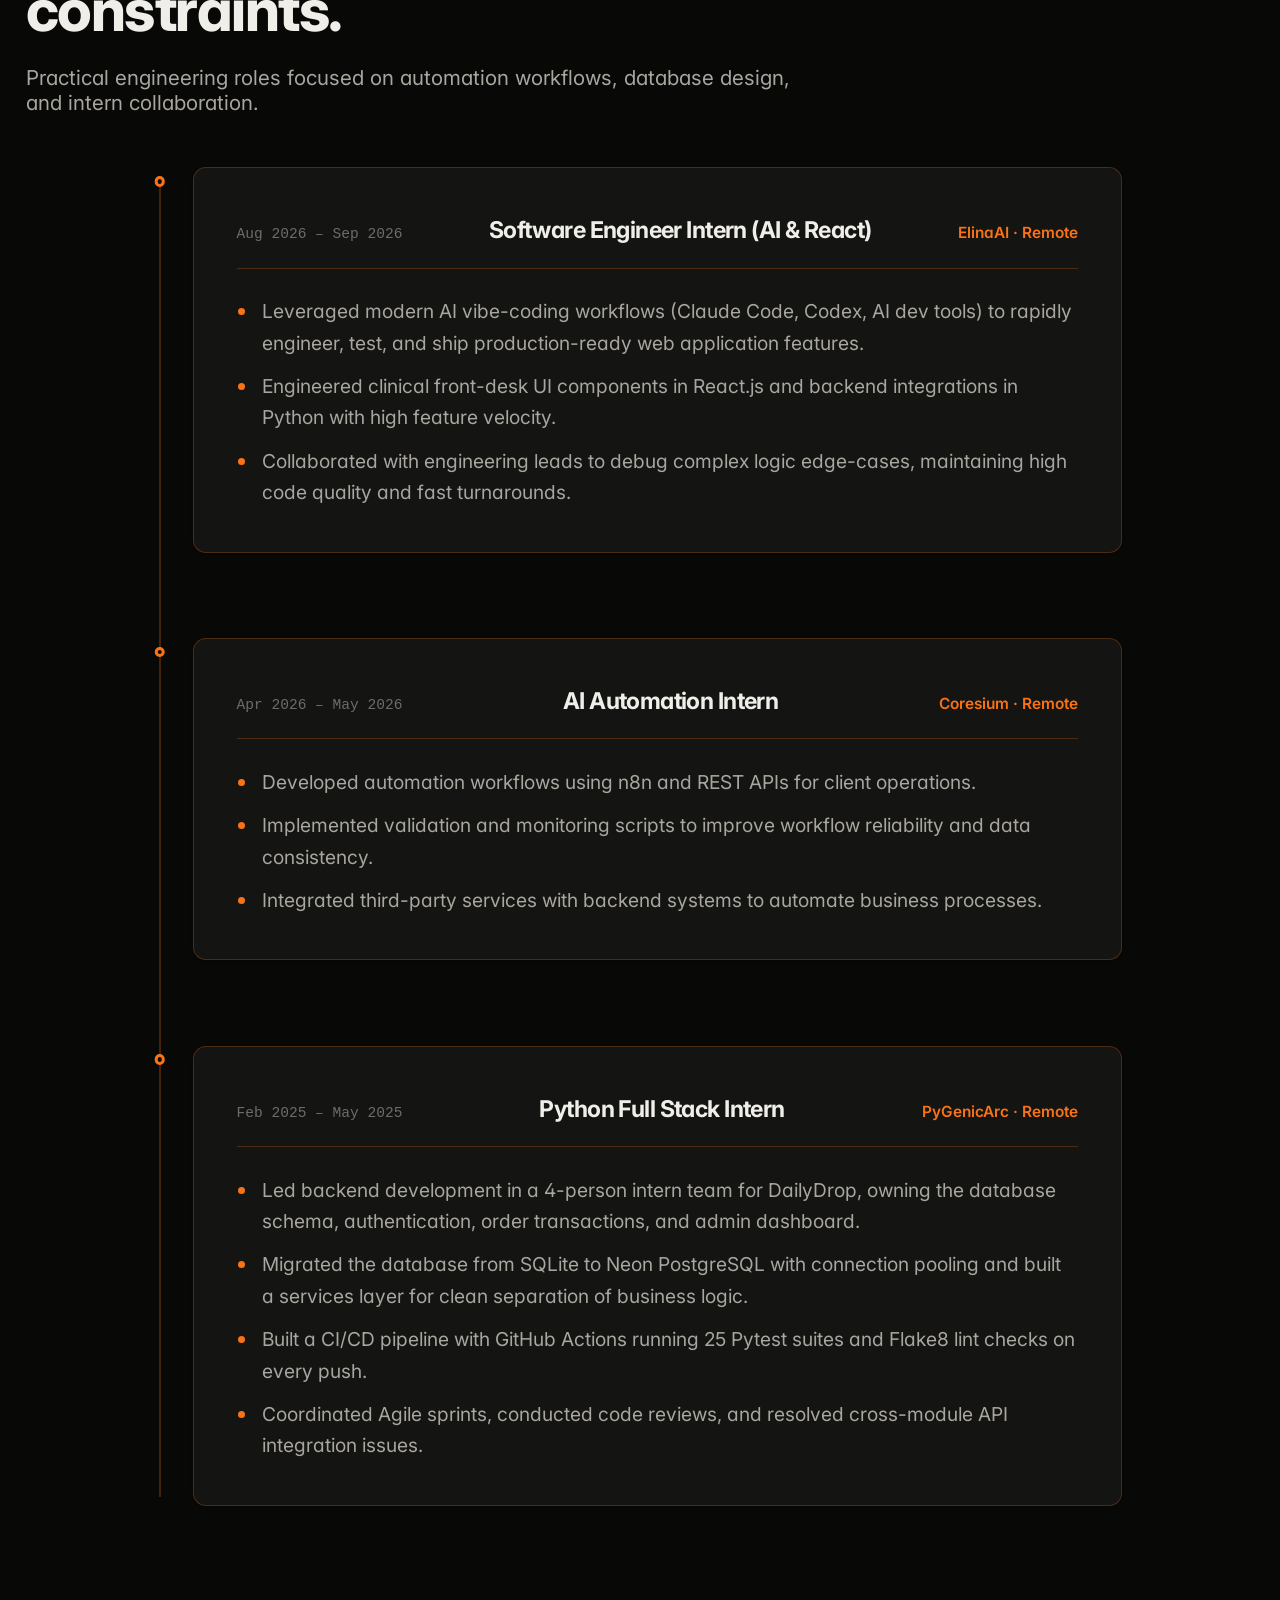
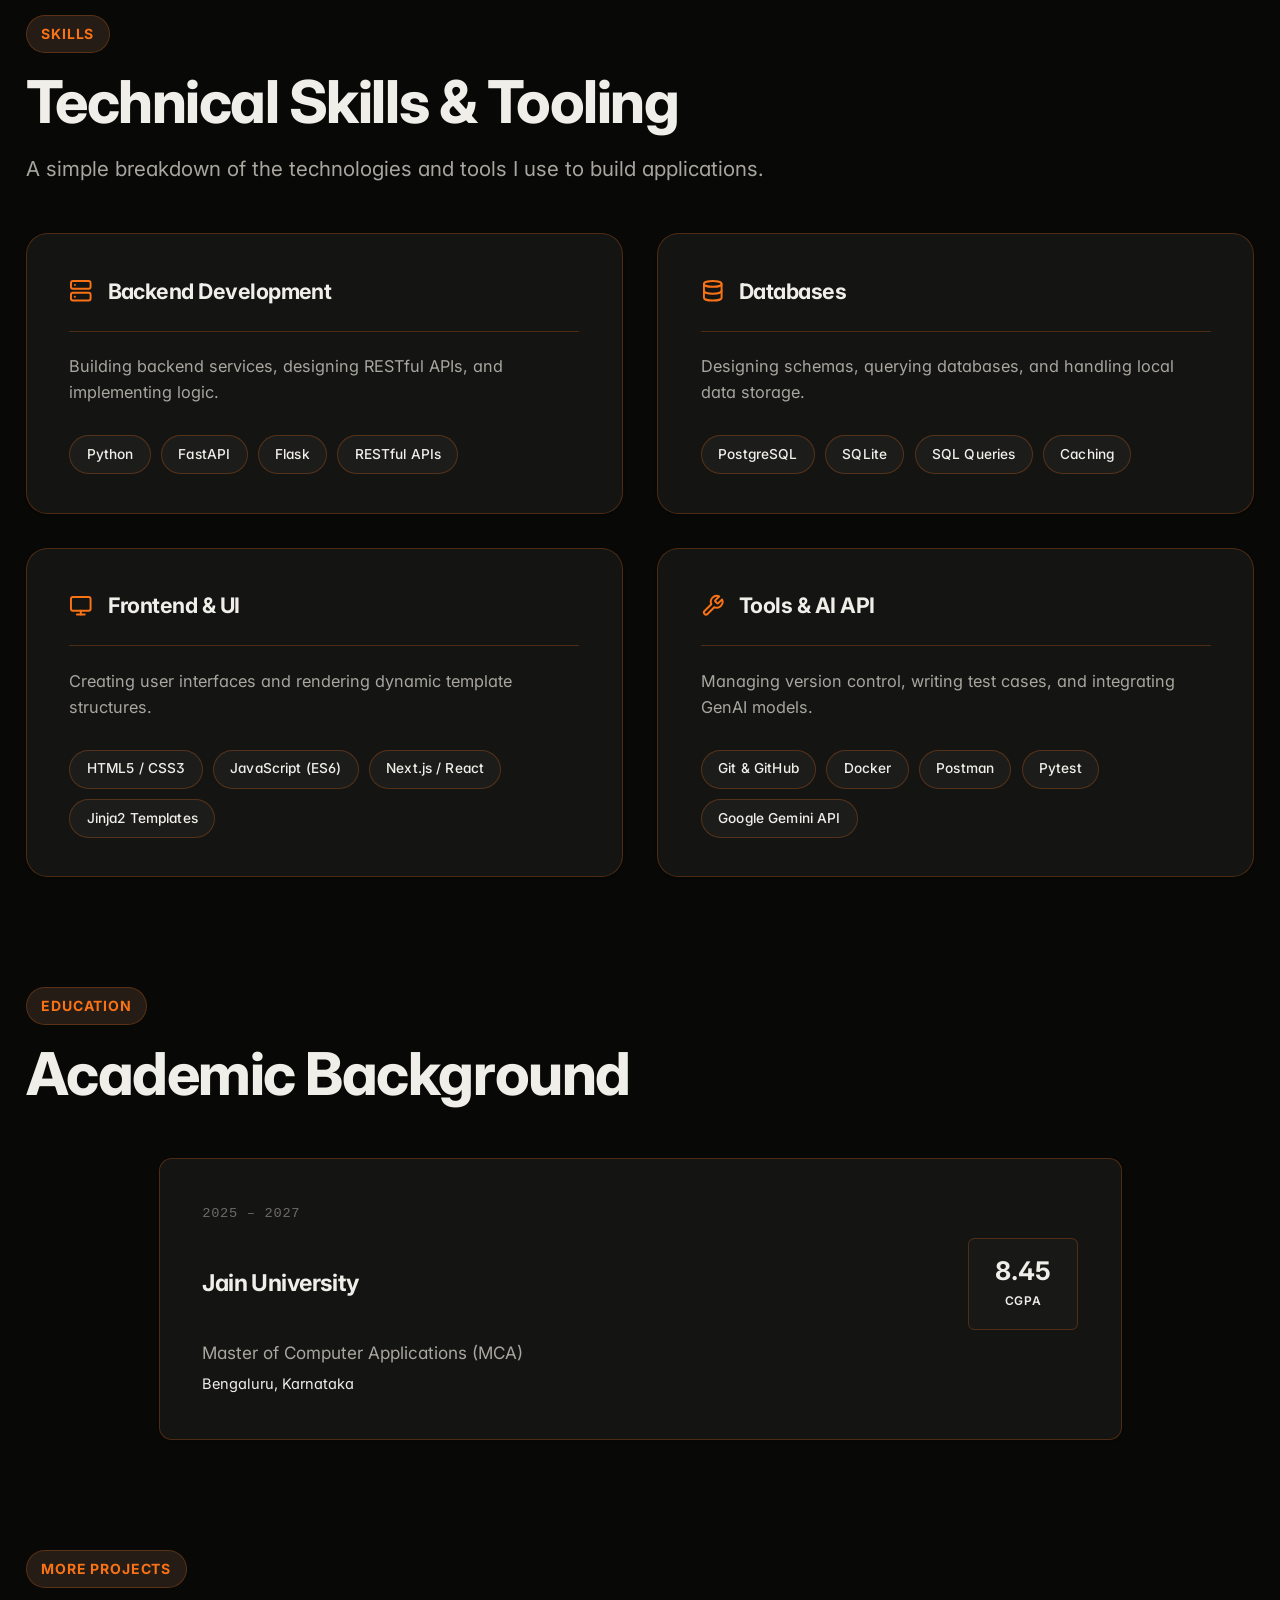
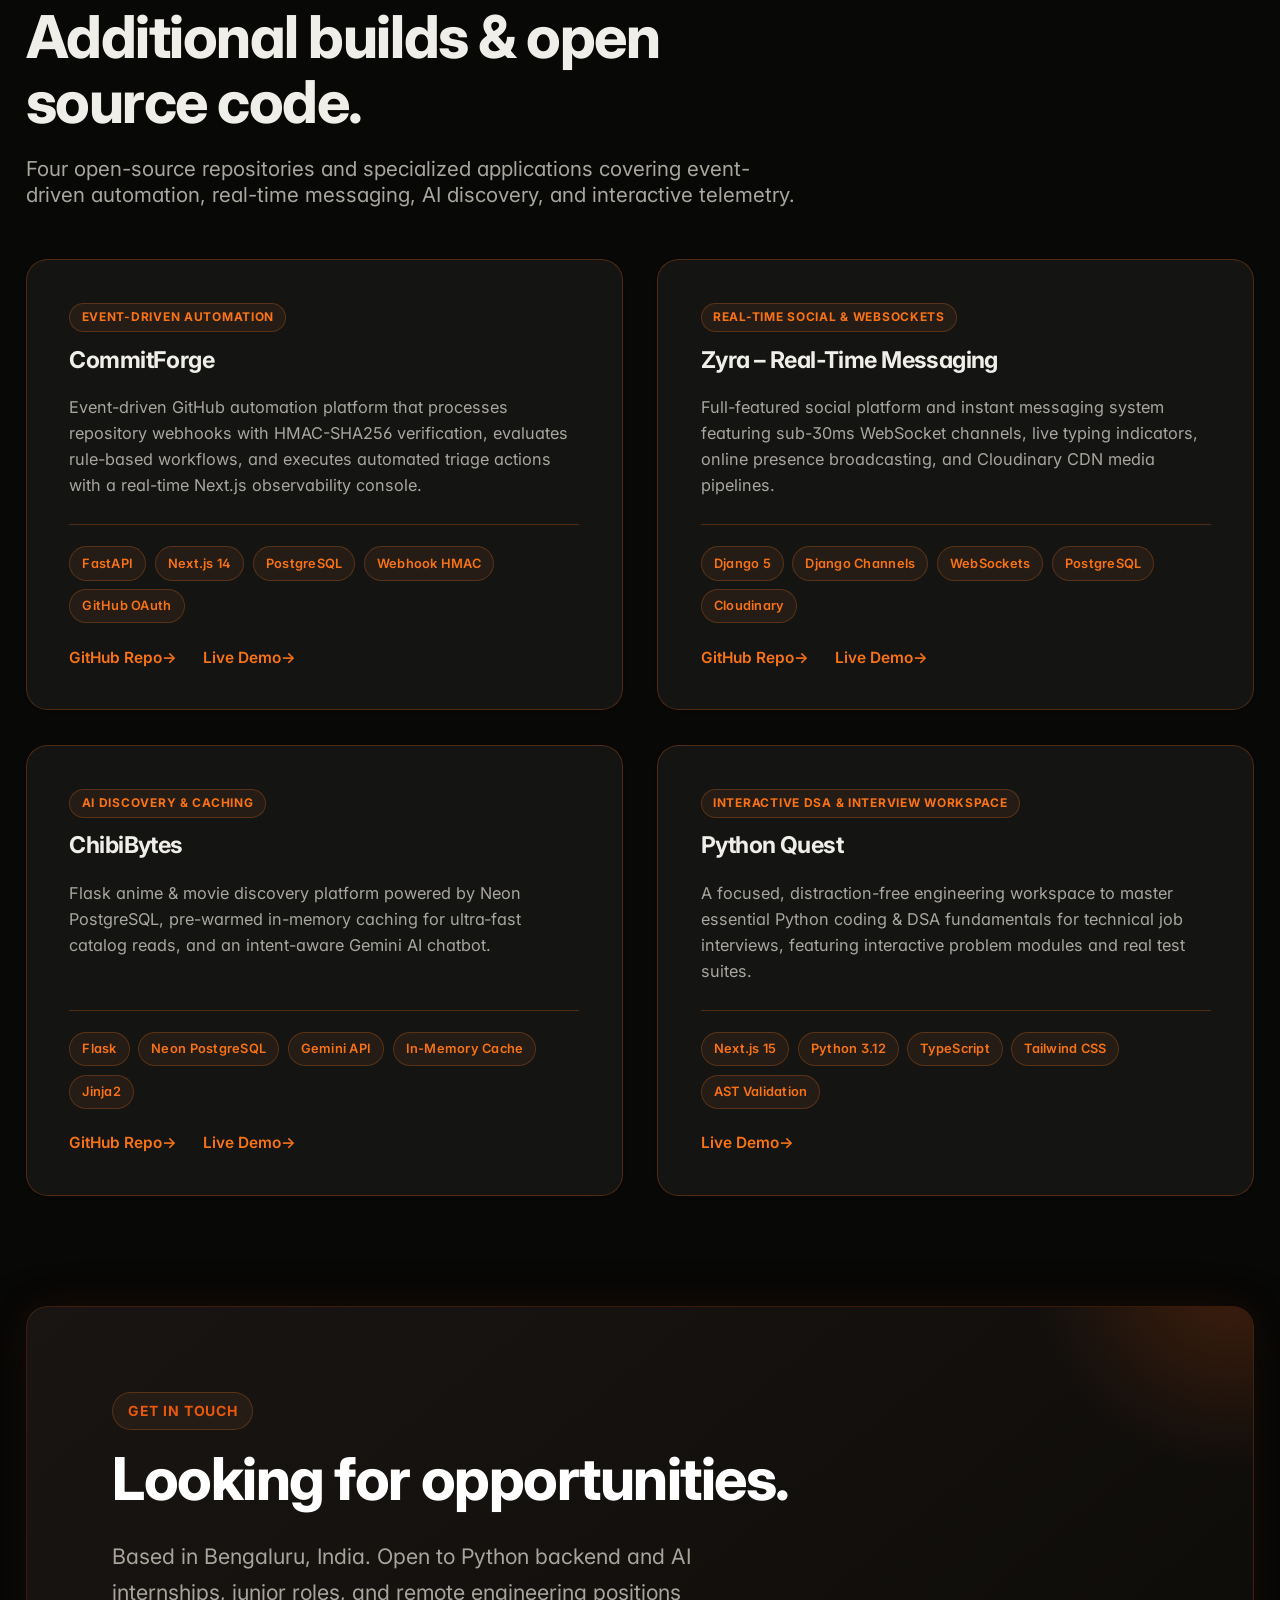
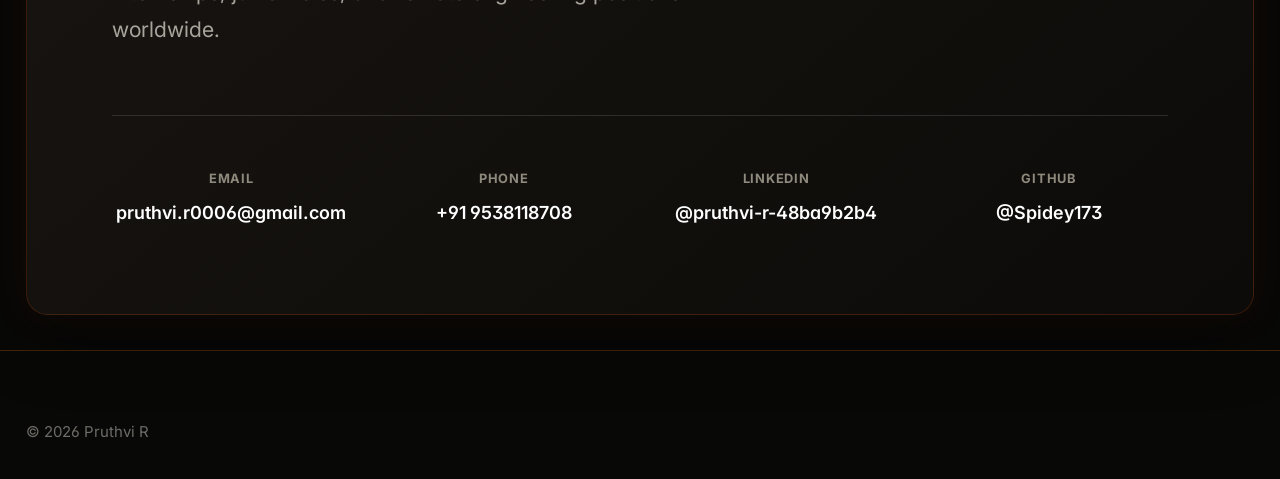
==== commit 51042c8e: "Revise project details and update tags in index.html Updated project descriptions and tags in index." ====
--- a/index.html
+++ b/index.html
@@ -410,9 +410,12 @@
                             <span class="timeline-org">ElinaAI · Remote</span>
                         </div>
                         <ul class="timeline-bullets">
-                            <li>Leveraged modern AI vibe-coding workflows (Claude Code, Codex, AI dev tools) to rapidly engineer, test, and ship production-ready web application features.</li>
-                            <li>Engineered clinical front-desk UI components in React.js and backend integrations in Python with high feature velocity.</li>
-                            <li>Collaborated with engineering leads to debug complex logic edge-cases, maintaining high code quality and fast turnarounds.</li>
+                            <li>Leveraged modern AI vibe-coding workflows (Claude Code, Codex, AI dev tools) to rapidly
+                                engineer, test, and ship production-ready web application features.</li>
+                            <li>Engineered clinical front-desk UI components in React.js and backend integrations in
+                                Python with high feature velocity.</li>
+                            <li>Collaborated with engineering leads to debug complex logic edge-cases, maintaining high
+                                code quality and fast turnarounds.</li>
                         </ul>
                     </div>
                 </div>
@@ -687,31 +690,30 @@
                     </div>
                 </div>
 
-                <!-- 4. Glitch4ce -->
+                <!-- 4. Python Quest -->
                 <div class="more-project-card">
                     <div>
                         <div class="more-project-header">
                             <div>
-                                <span class="more-project-badge">Interactive Arcade & Telemetry</span>
-                                <h3 class="more-project-title">Glitch4ce</h3>
-                            </div>
-                        </div>
-                        <p class="more-project-desc">Flask interactive retro gaming hub hosting 10+ mini-games in a
-                            unified cyberpunk dashboard, featuring player authentication, guest access, and live
-                            telemetry tracking.</p>
+                                <span class="more-project-badge">Interactive DSA & Interview Workspace</span>
+                                <h3 class="more-project-title">Python Quest</h3>
+                            </div>
+                        </div>
+                        <p class="more-project-desc">A focused, distraction-free engineering workspace to master
+                            essential
+                            Python coding & DSA fundamentals for technical job interviews, featuring interactive problem
+                            modules and real test suites.</p>
                     </div>
                     <div class="more-project-footer">
                         <div class="case-stack-tags" style="margin-bottom: 0;">
-                            <span class="tech-tag">Flask Factory</span>
-                            <span class="tech-tag">SQLAlchemy</span>
-                            <span class="tech-tag">HTML5 Canvas</span>
-                            <span class="tech-tag">Flask-Login</span>
-                            <span class="tech-tag">Pytest</span>
+                            <span class="tech-tag">Next.js 15</span>
+                            <span class="tech-tag">Python 3.12</span>
+                            <span class="tech-tag">TypeScript</span>
+                            <span class="tech-tag">Tailwind CSS</span>
+                            <span class="tech-tag">AST Validation</span>
                         </div>
                         <div class="more-project-links">
-                            <a href="https://github.com/Spidey173/Glitch4ce" target="_blank" rel="noreferrer"
-                                class="link-arrow">GitHub Repo</a>
-                            <a href="https://glitch4ce.onrender.com/" target="_blank" rel="noreferrer"
+                            <a href="https://python-frontend-ruby.vercel.app/" target="_blank" rel="noreferrer"
                                 class="link-arrow">Live Demo</a>
                         </div>
                     </div>
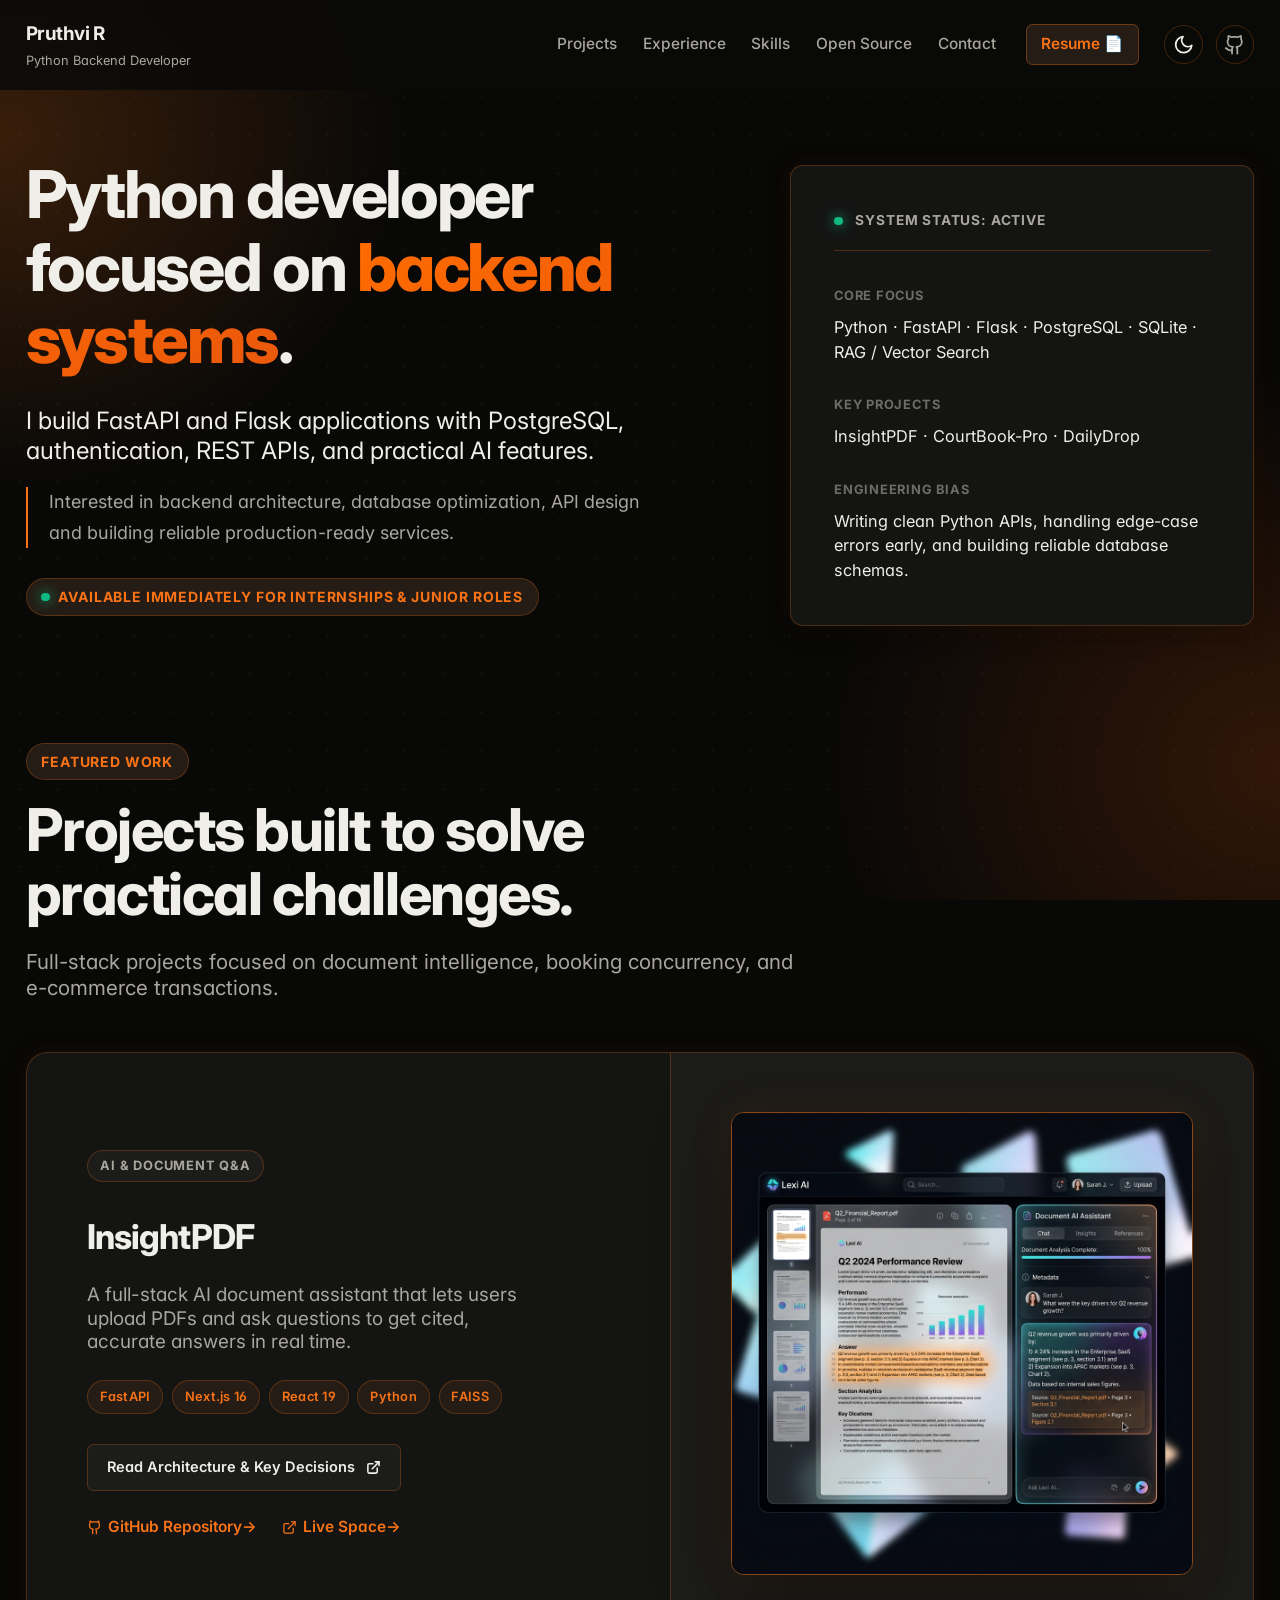
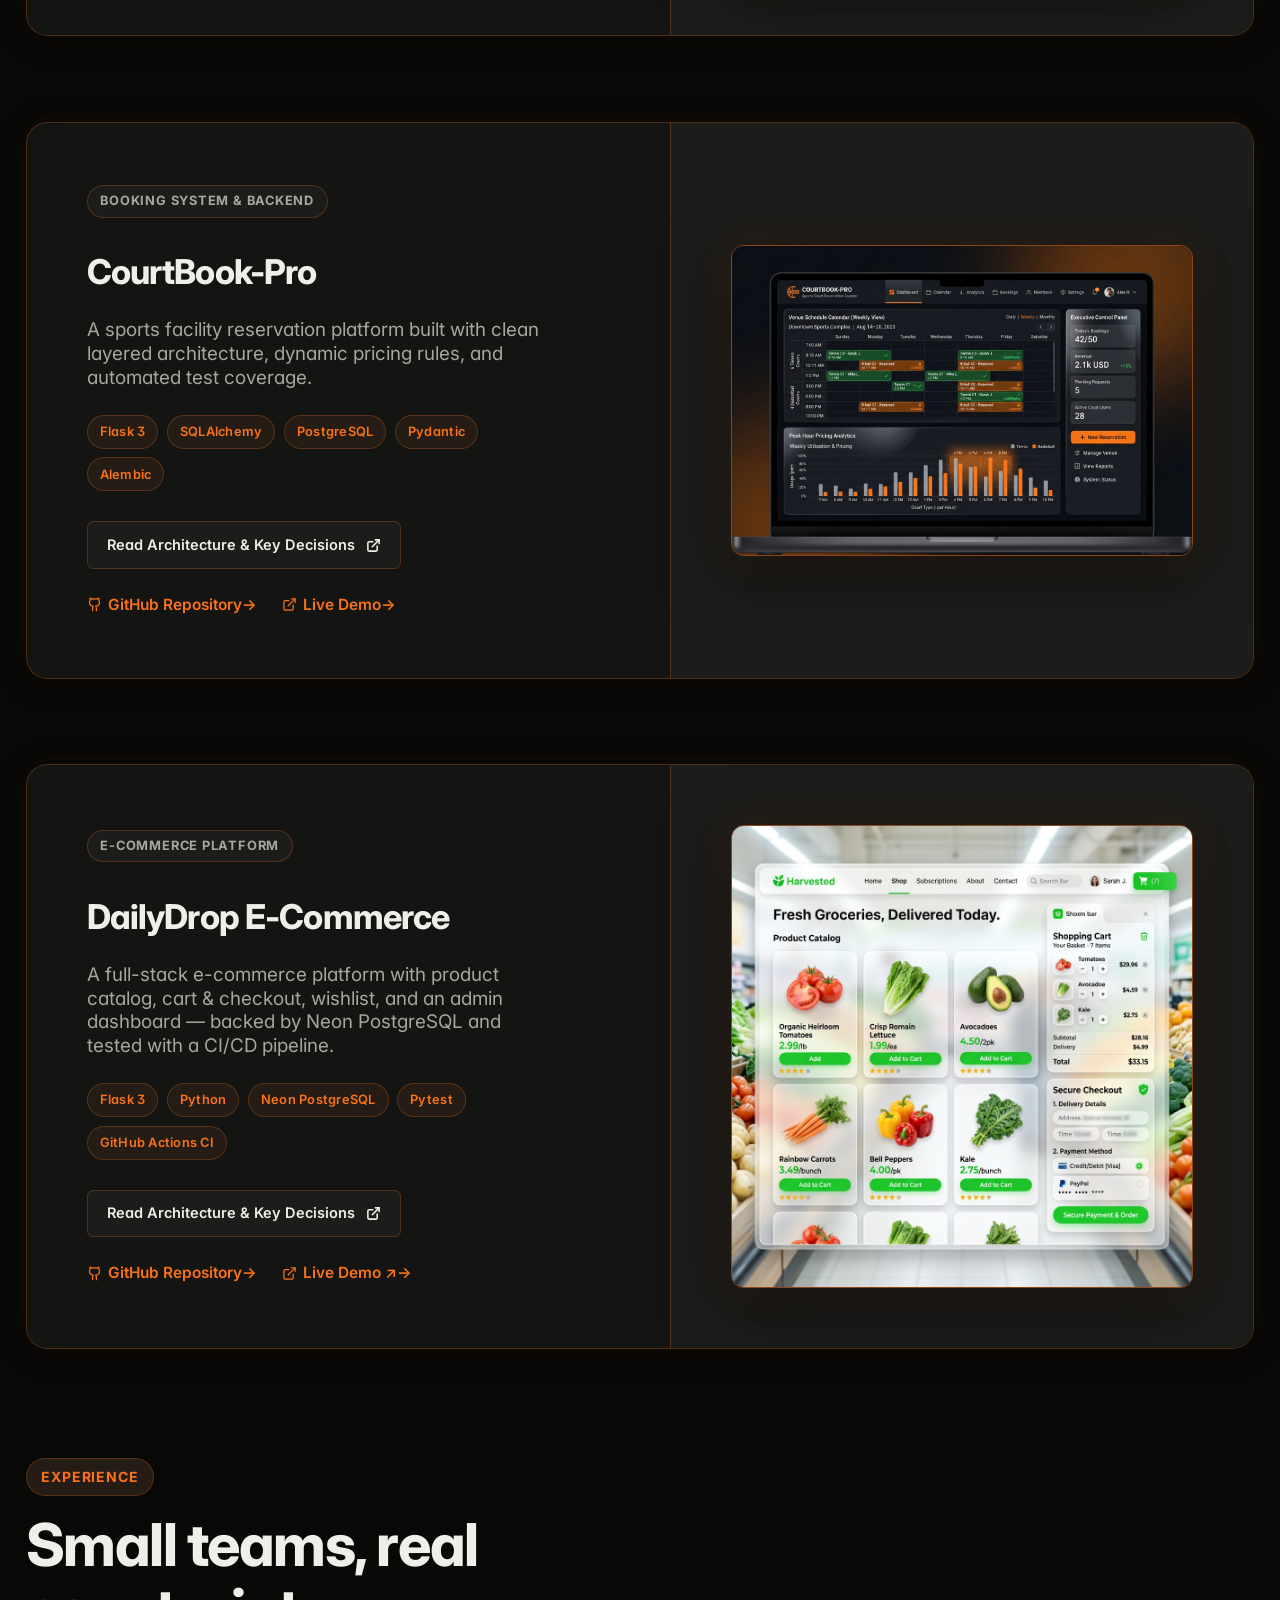
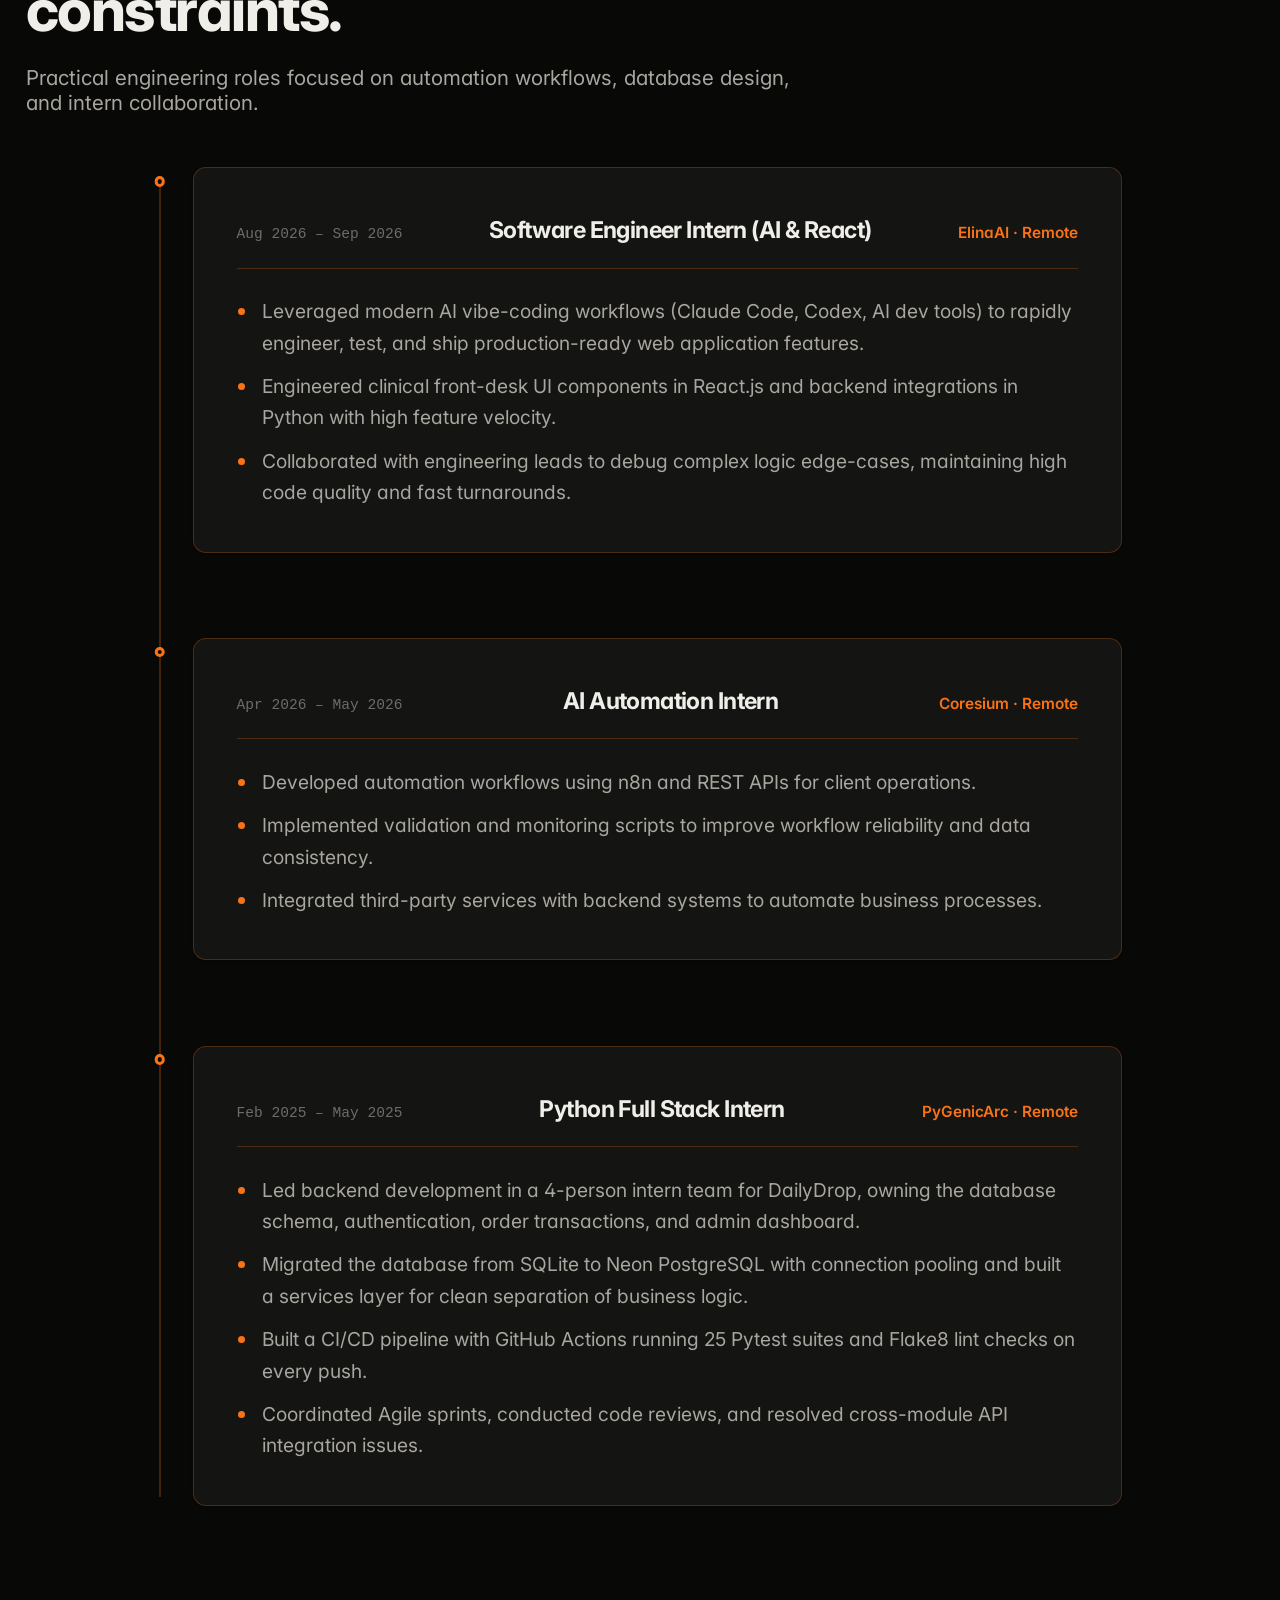
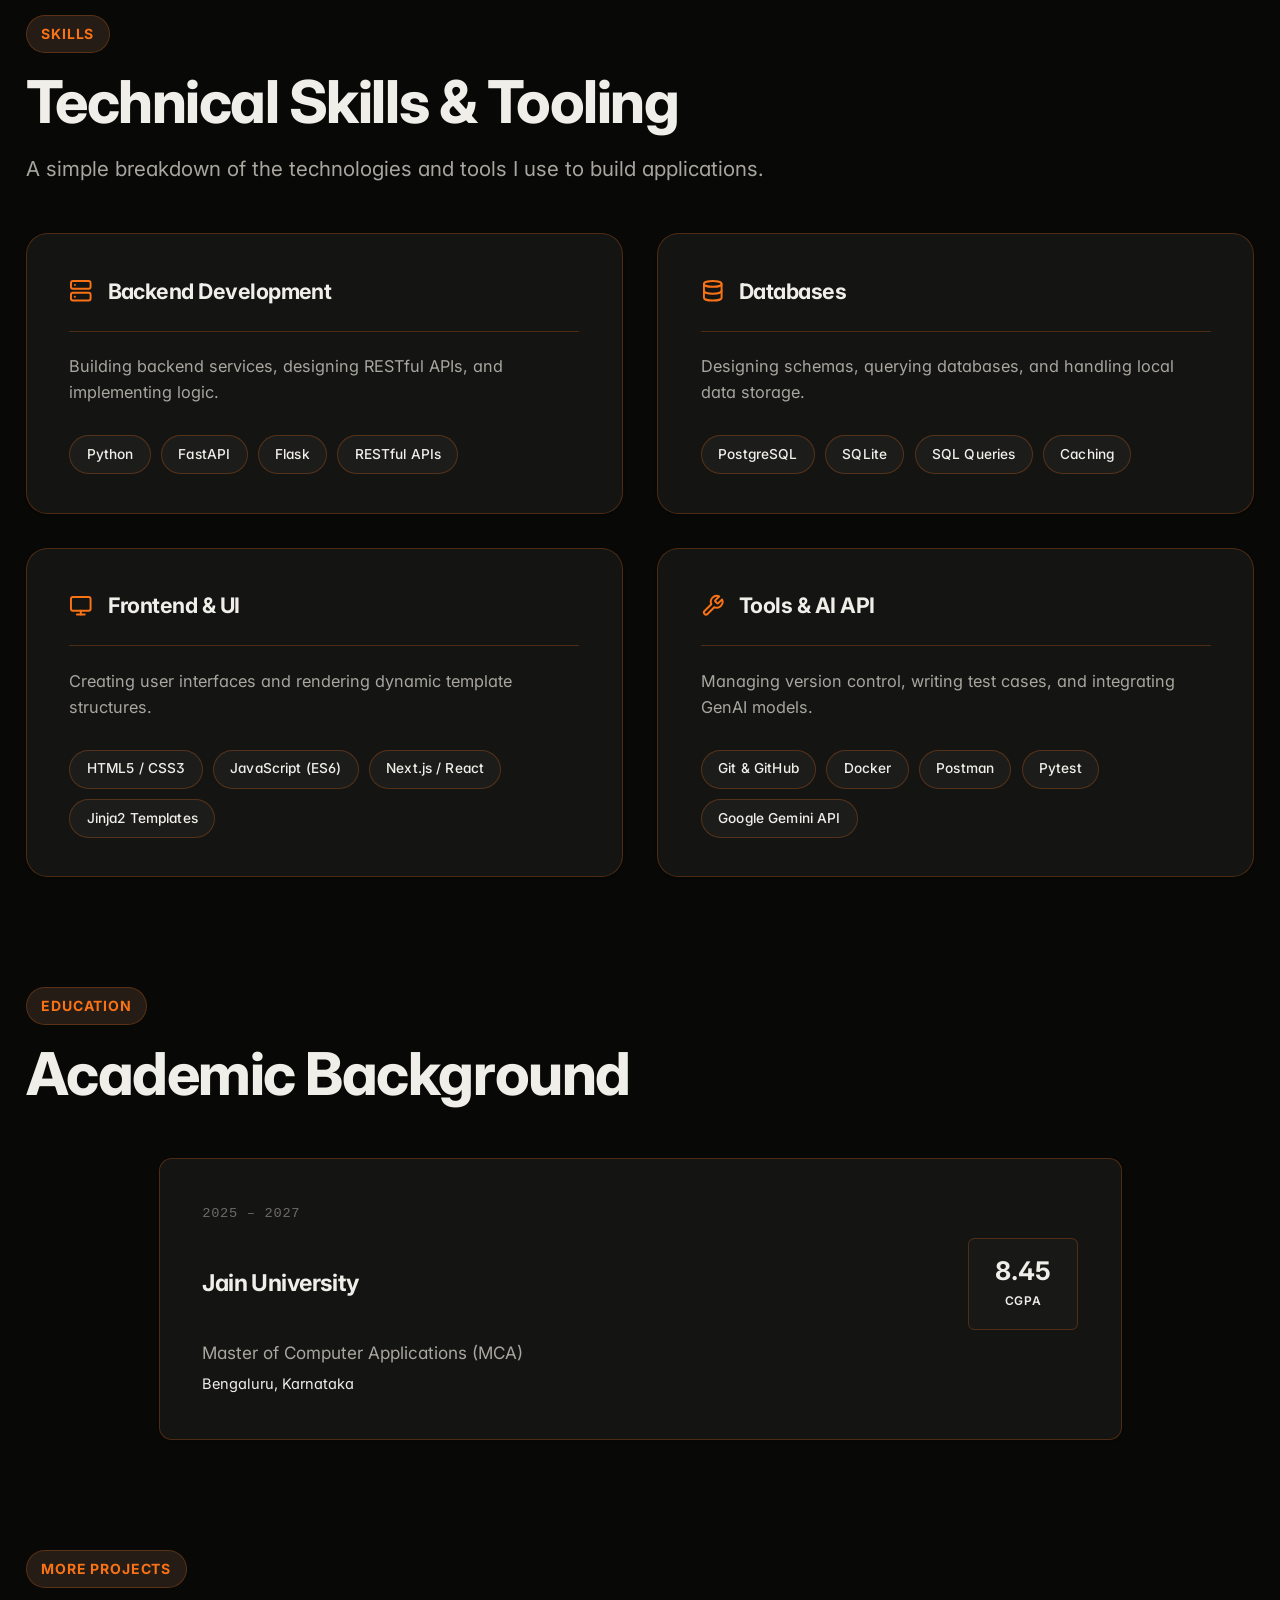
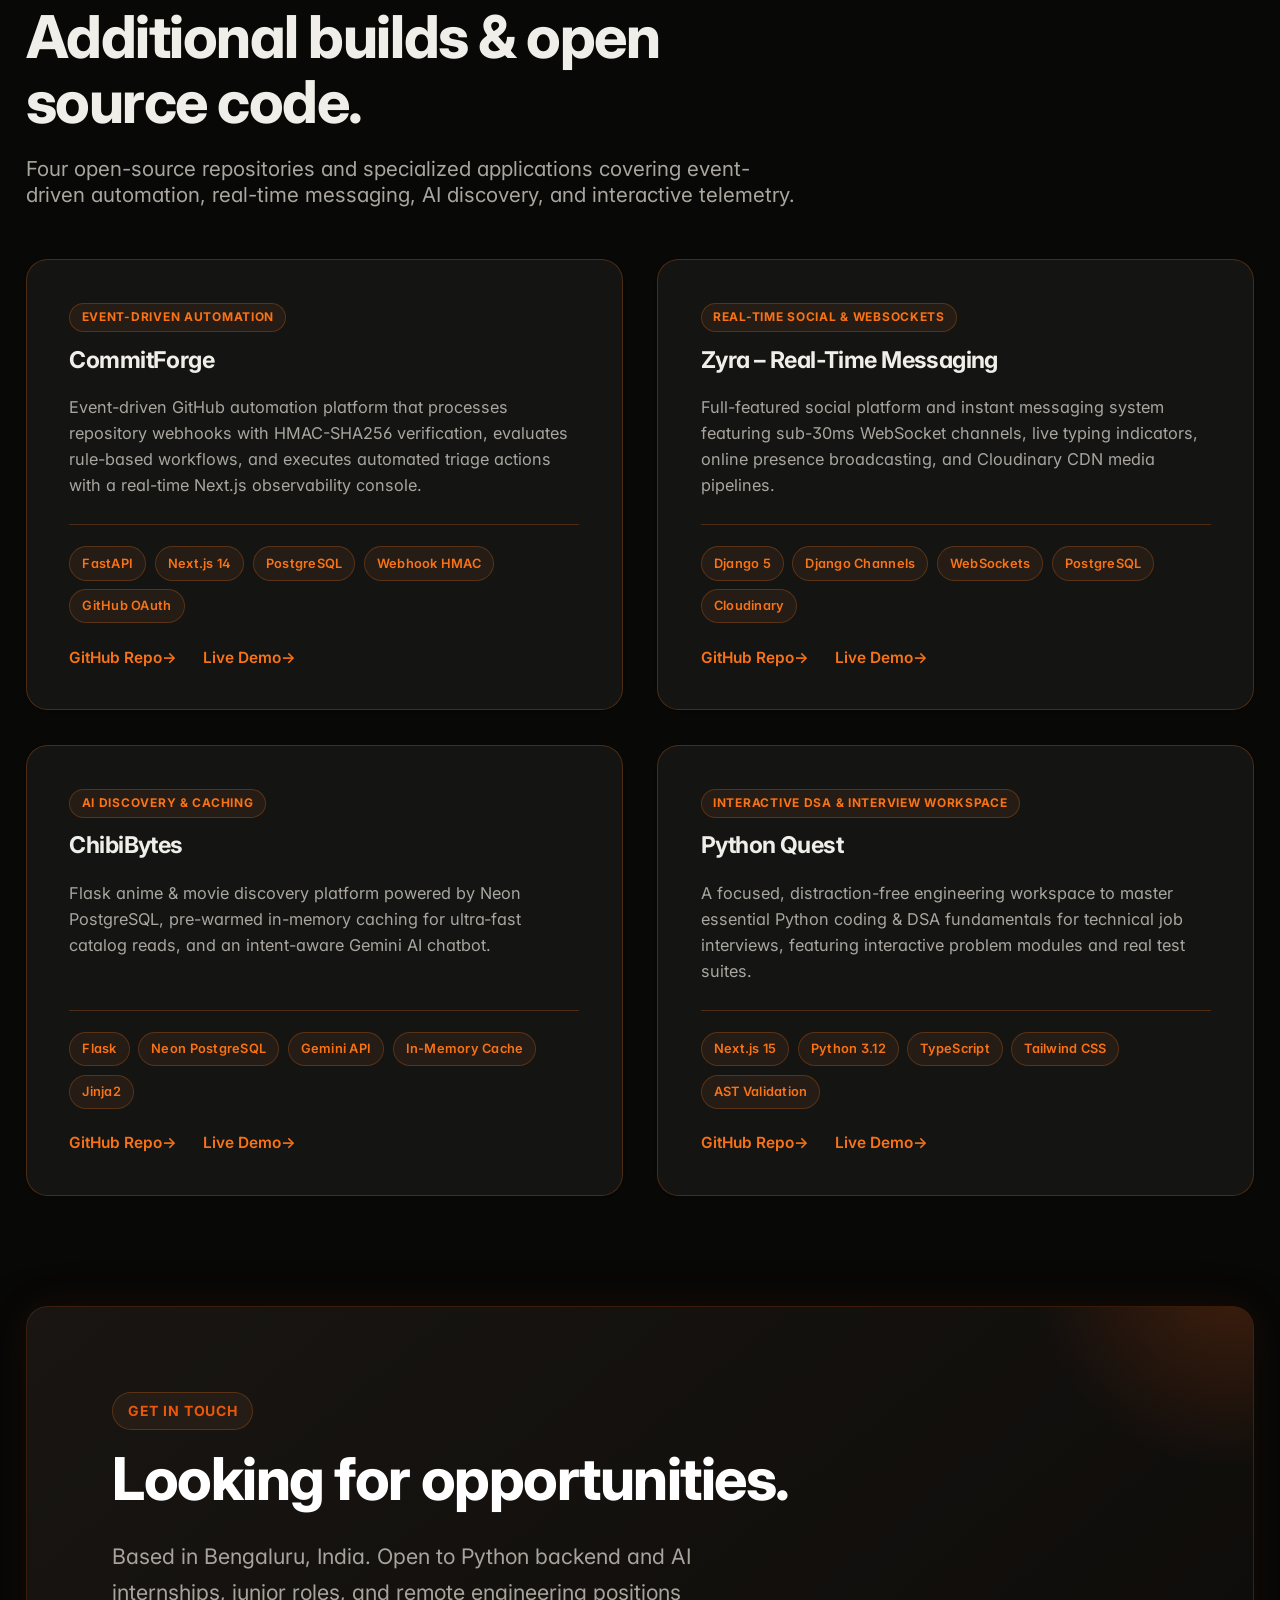
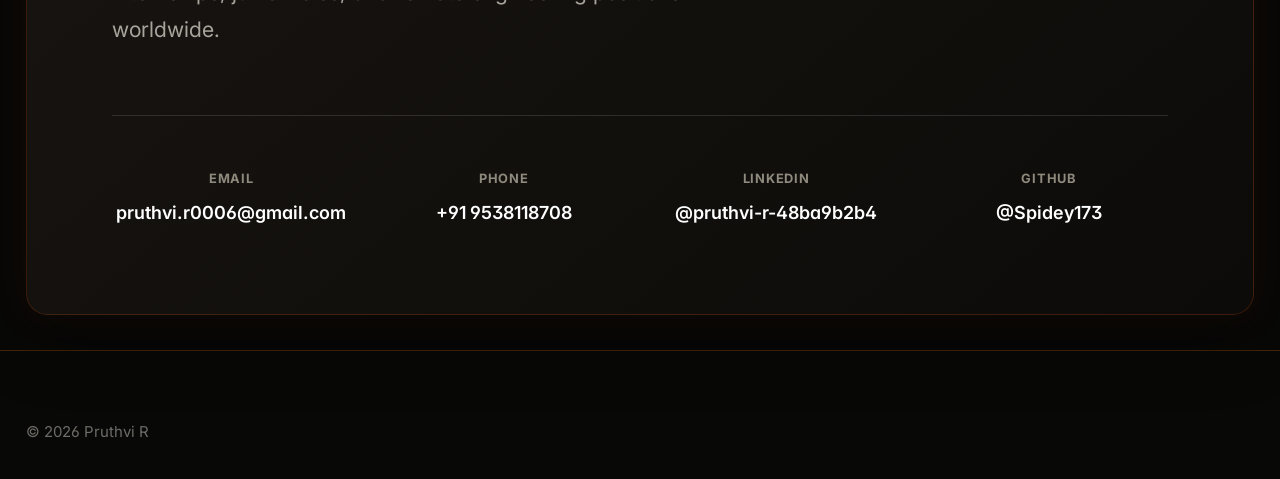
==== commit 6a6317c2: "Add links to GitHub repo and live demo" ====
--- a/index.html
+++ b/index.html
@@ -713,6 +713,8 @@
                             <span class="tech-tag">AST Validation</span>
                         </div>
                         <div class="more-project-links">
+                            <a href="https://github.com/Spidey173/Python.git" target="_blank" rel="noreferrer"
+                                class="link-arrow">GitHub Repo</a>                            
                             <a href="https://python-frontend-ruby.vercel.app/" target="_blank" rel="noreferrer"
                                 class="link-arrow">Live Demo</a>
                         </div>
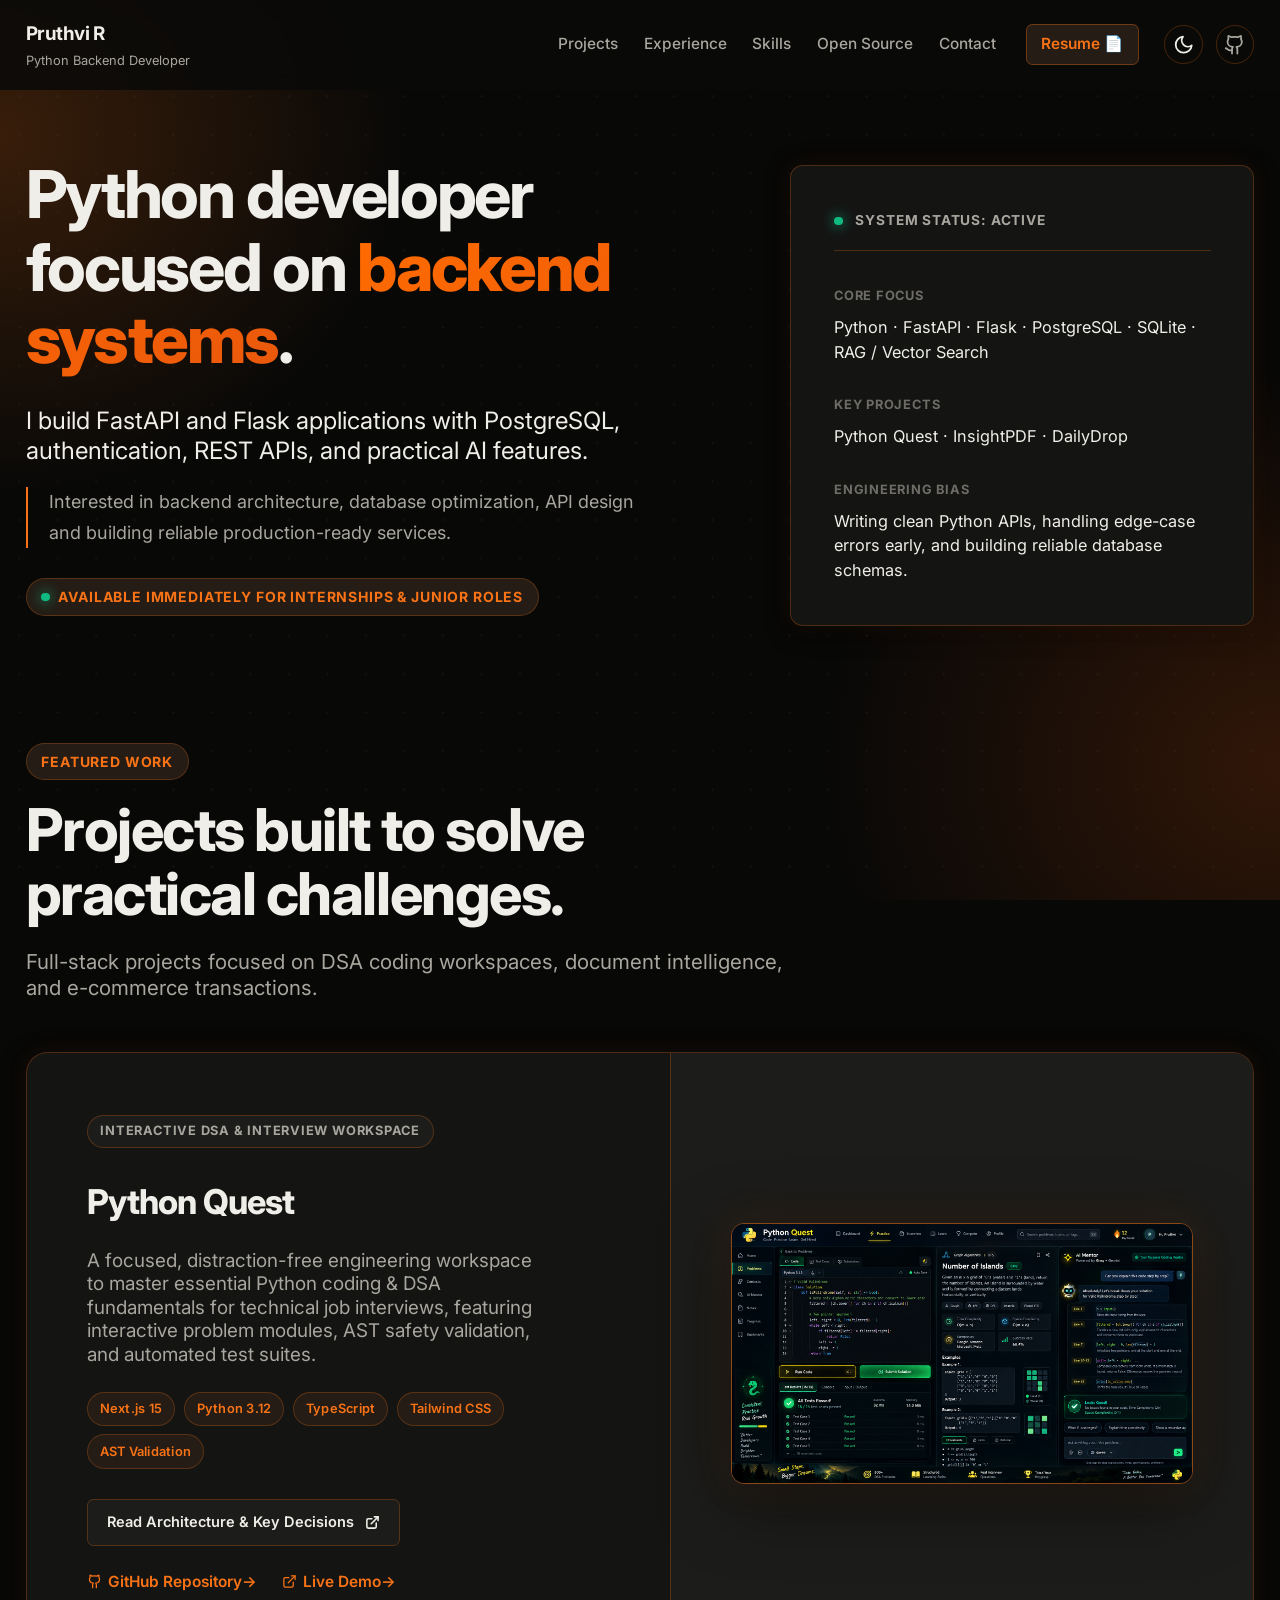
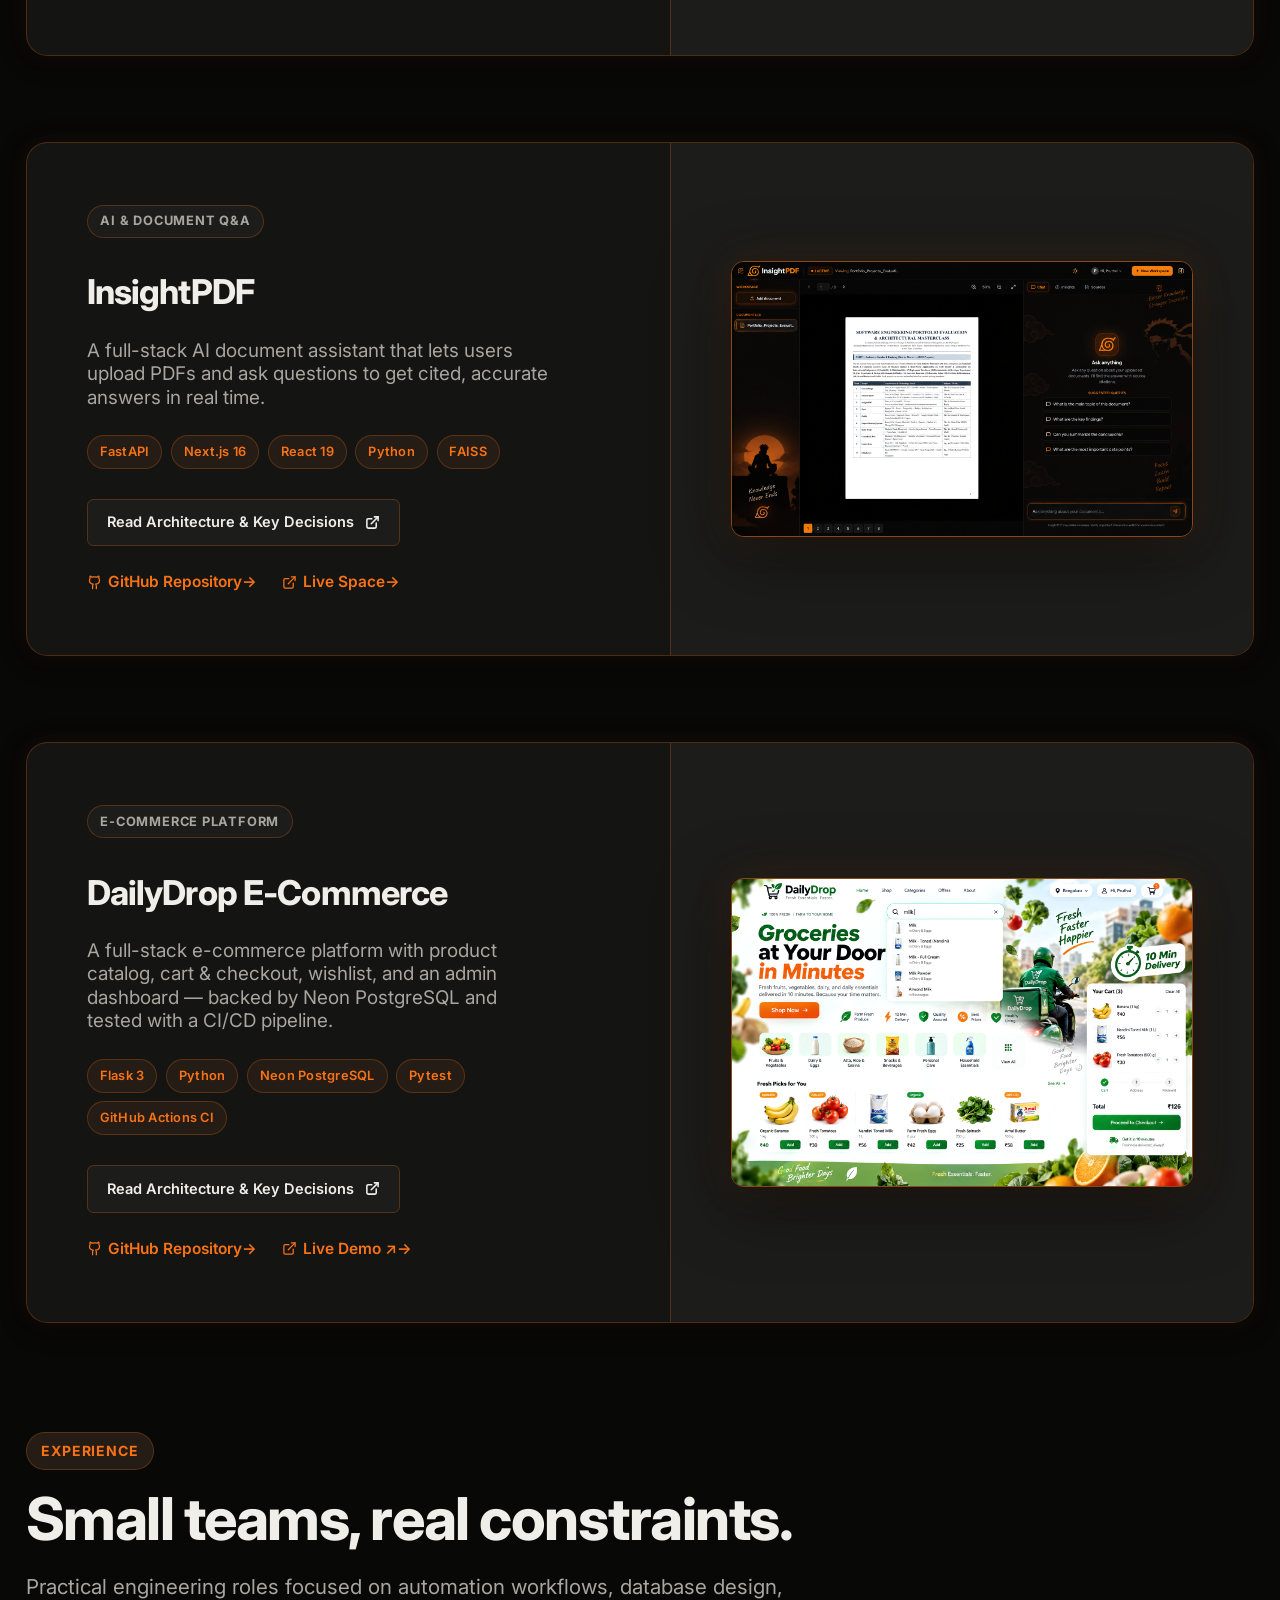
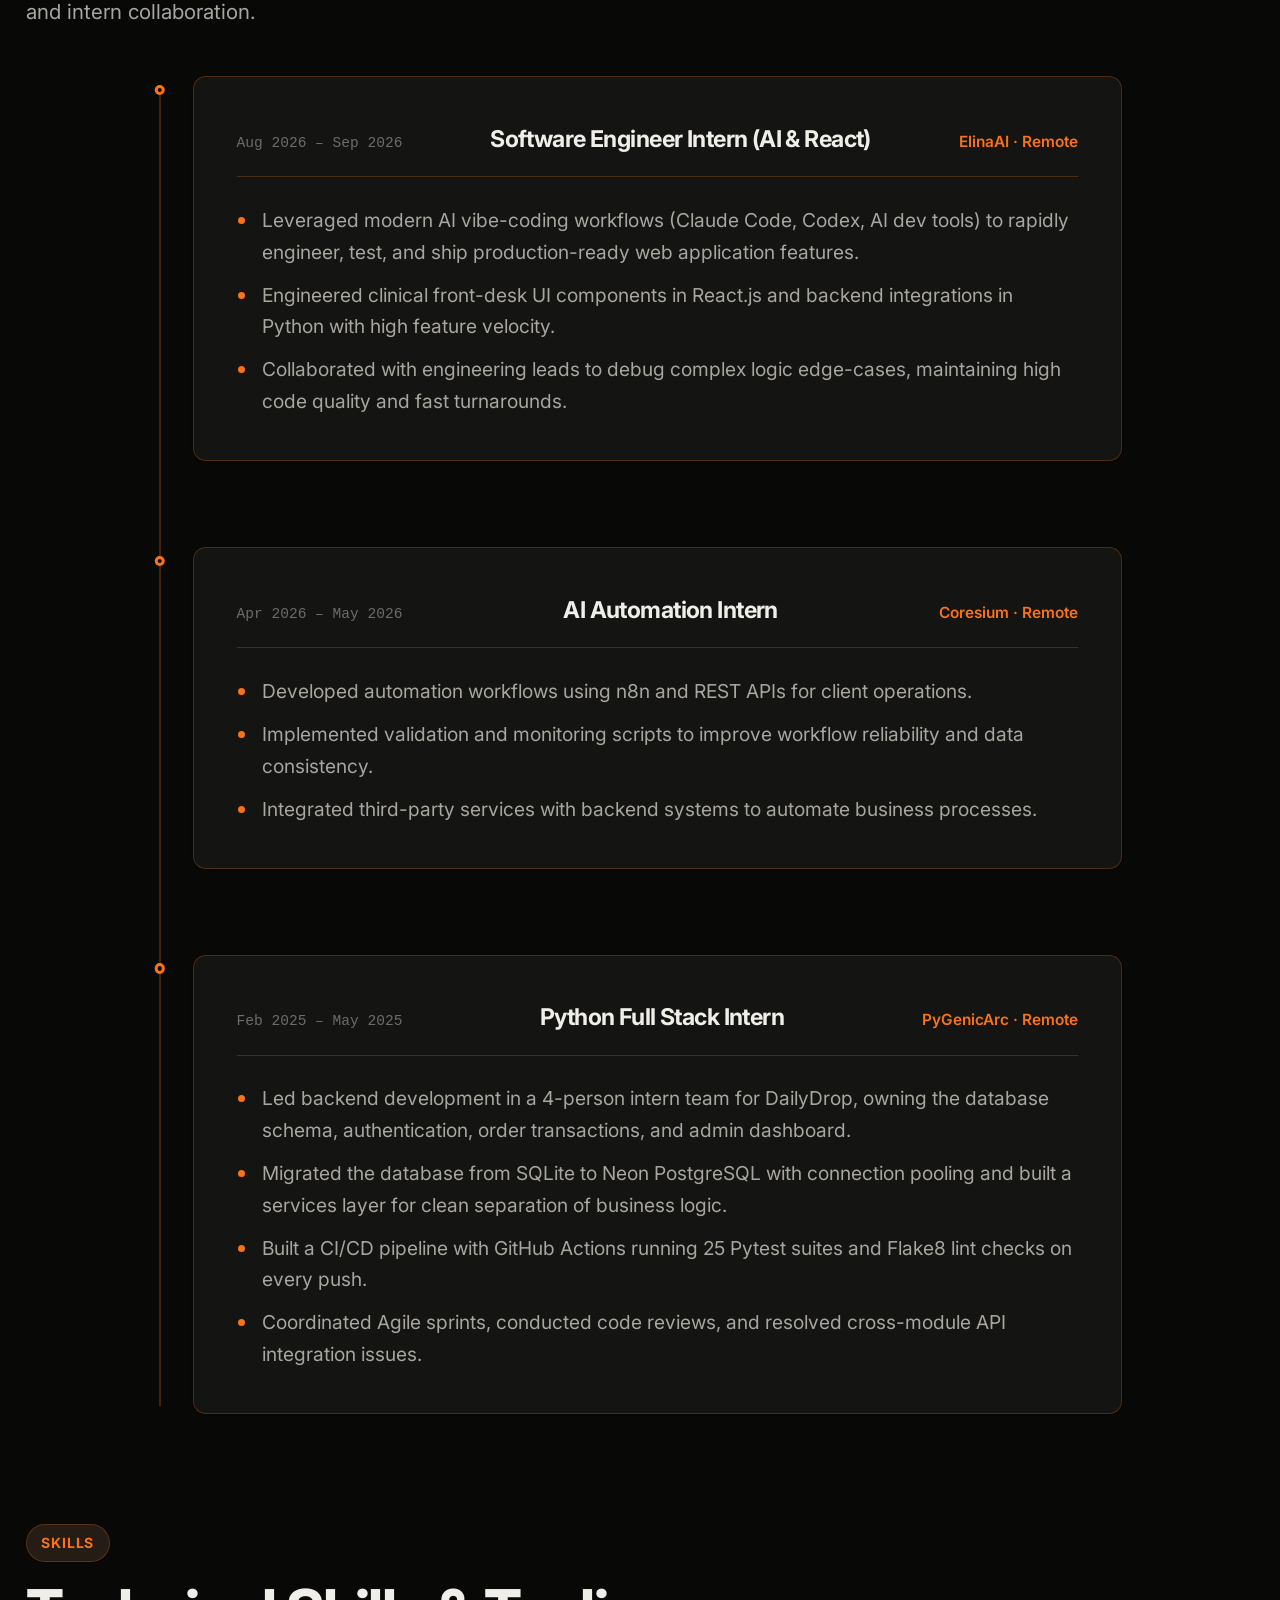
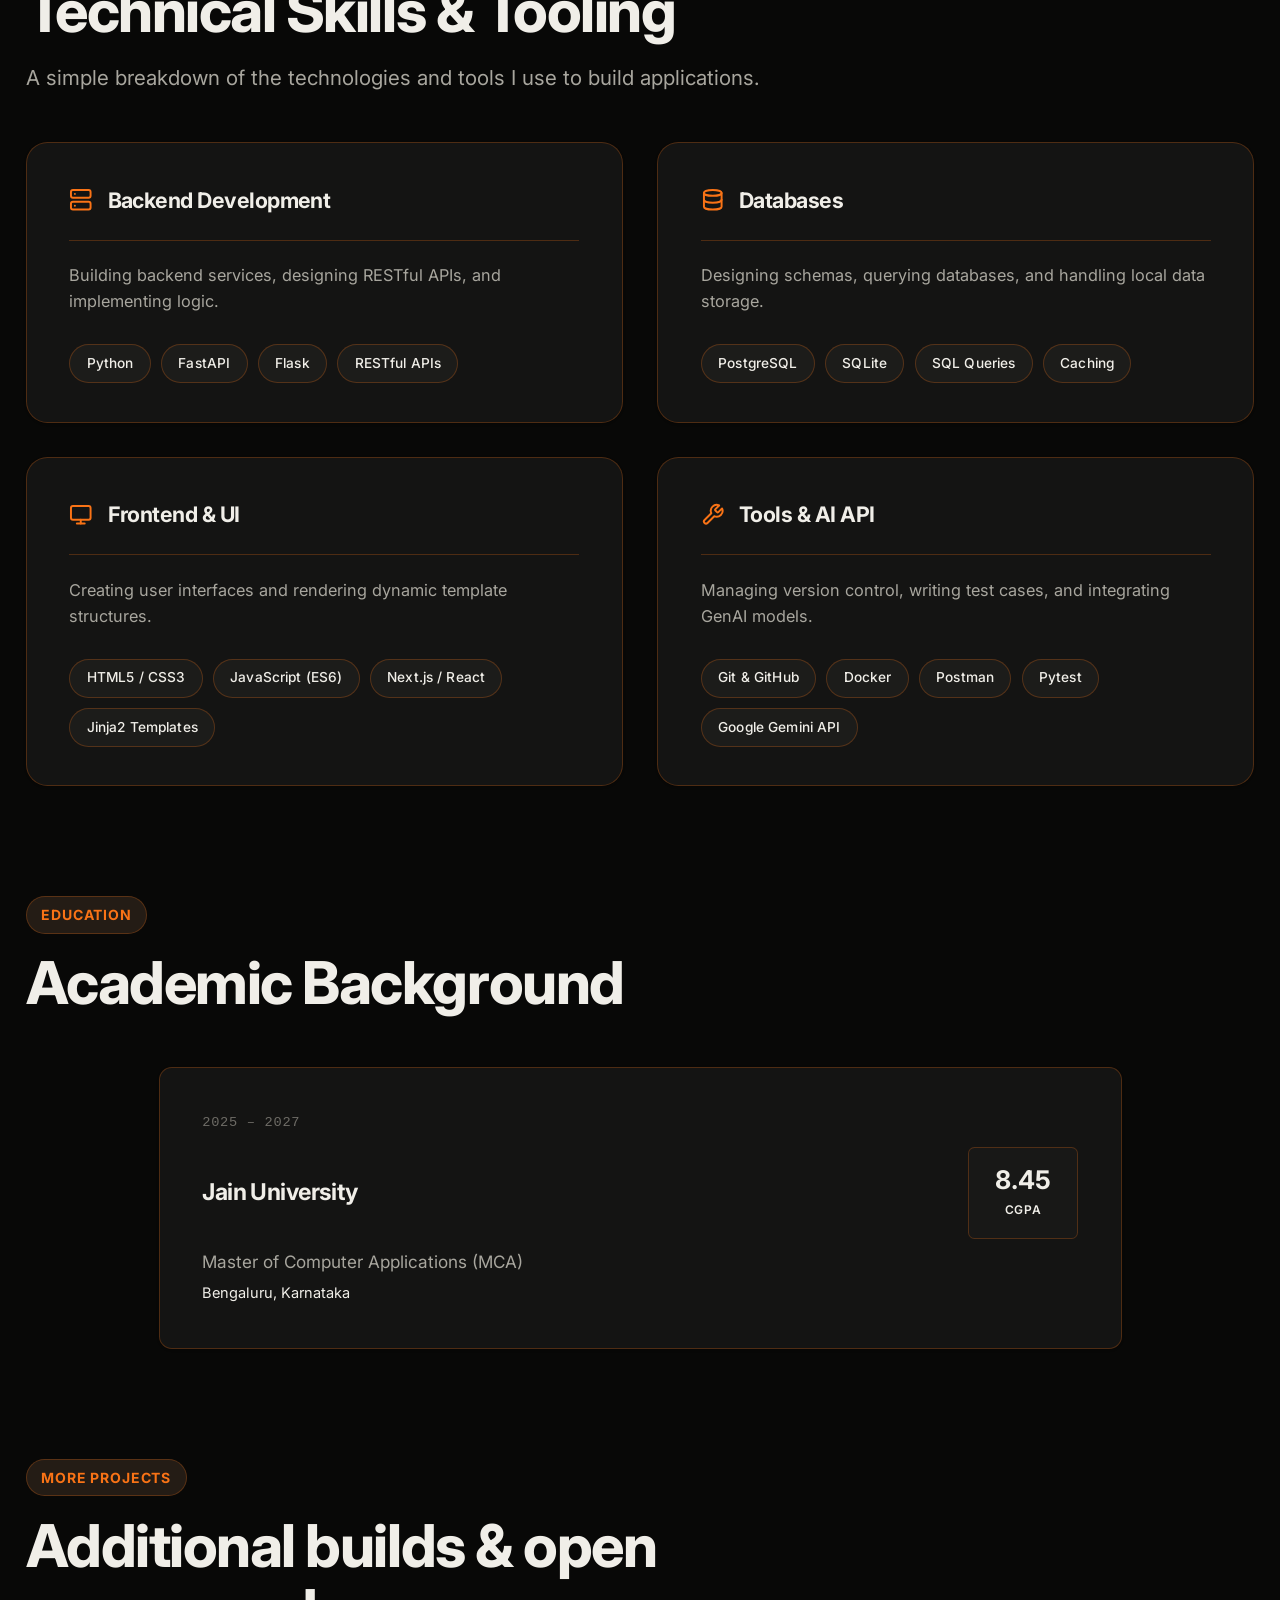
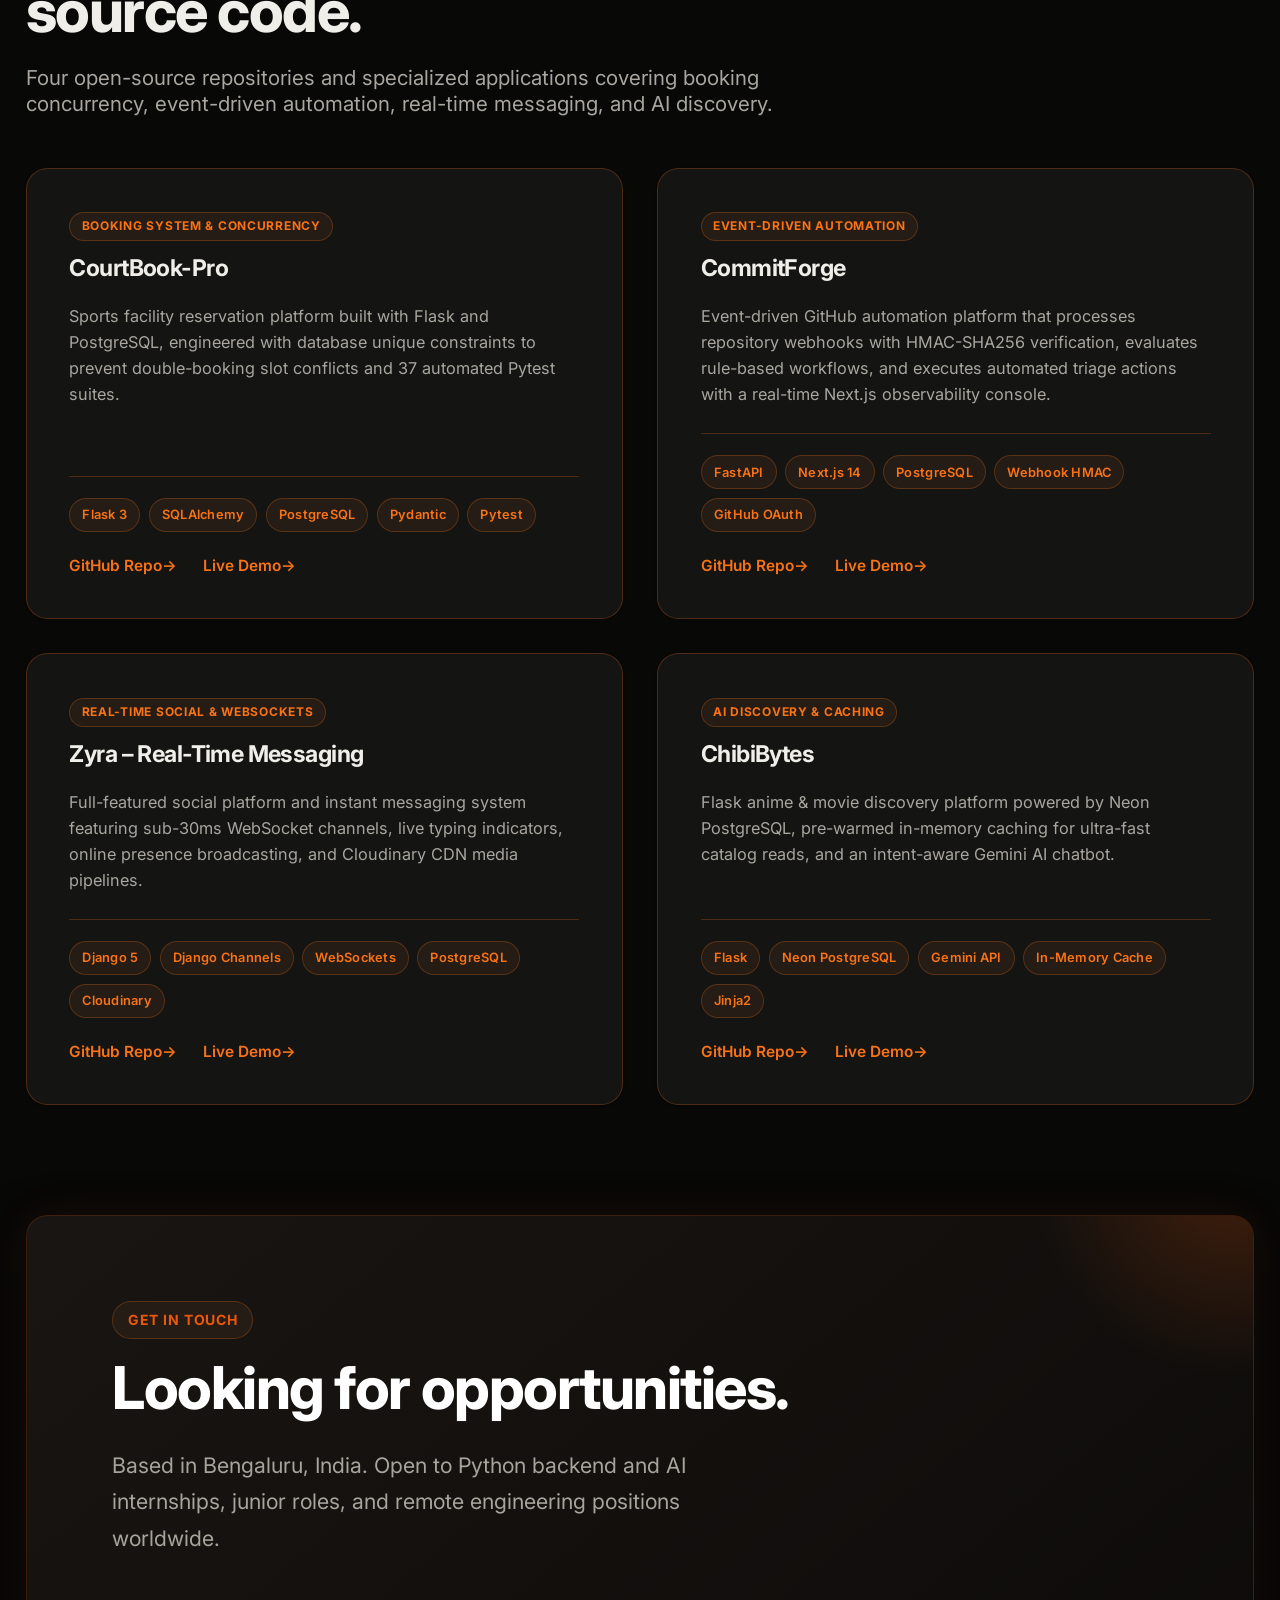
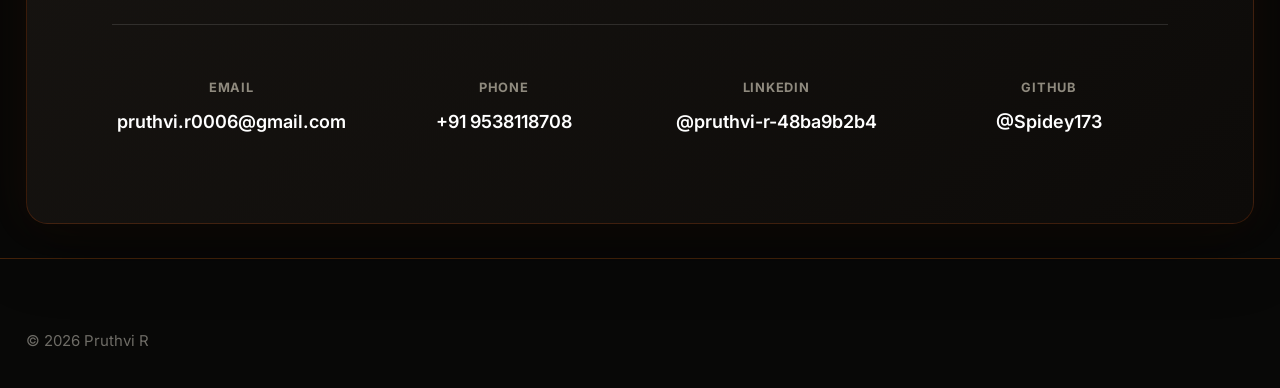
==== commit 70b7cbb3: "feat: reorder featured projects with Python Quest, InsightPDF, DailyDrop and update More Projects" ====
--- a/index.html
+++ b/index.html
@@ -39,8 +39,8 @@
         href="https://fonts.googleapis.com/css2?family=Inter:ital,opsz,wght@0,14..32,100..900;1,14..32,100..900&display=swap"
         rel="stylesheet">
 
-    <link rel="preload" href="style.css?v=3" as="style">
-    <link rel="stylesheet" href="style.css?v=3">
+    <link rel="preload" href="style.css?v=4" as="style">
+    <link rel="stylesheet" href="style.css?v=4">
 
     <script type="application/ld+json">
         {
@@ -168,7 +168,7 @@
                             </div>
                             <div class="signal-metric">
                                 <span class="metric-label">KEY PROJECTS</span>
-                                <span class="metric-value">InsightPDF · CourtBook-Pro · DailyDrop</span>
+                                <span class="metric-value">Python Quest · InsightPDF · DailyDrop</span>
                             </div>
                             <div class="signal-metric">
                                 <span class="metric-label">Engineering Bias</span>
@@ -185,13 +185,71 @@
             <div class="section-header reveal">
                 <span class="eyebrow">Featured Work</span>
                 <h2 id="work-heading">Projects built to solve practical challenges.</h2>
-                <p class="section-subtitle">Full-stack projects focused on document intelligence,
-                    booking concurrency, and e-commerce transactions.</p>
+                <p class="section-subtitle">Full-stack projects focused on DSA coding workspaces,
+                    document intelligence, and e-commerce transactions.</p>
             </div>
 
             <div class="case-studies-container">
 
-                <!-- 1. InsightPDF (AI / RAG / Semantic Retrieval) -->
+                <!-- 1. Python Quest (Interactive DSA & Interview Workspace) -->
+                <article class="case-card reveal" id="case-pythonquest">
+                    <div class="case-card-grid">
+                        <div class="case-card-body">
+                            <span class="case-badge">Interactive DSA & Interview Workspace</span>
+                            <h3>Python Quest</h3>
+                            <p class="case-intro">A focused, distraction-free engineering workspace to master essential
+                                Python coding & DSA fundamentals for technical job interviews, featuring interactive problem
+                                modules, AST safety validation, and automated test suites.</p>
+
+                            <div class="case-stack-tags">
+                                <span class="tech-tag">Next.js 15</span>
+                                <span class="tech-tag">Python 3.12</span>
+                                <span class="tech-tag">TypeScript</span>
+                                <span class="tech-tag">Tailwind CSS</span>
+                                <span class="tech-tag">AST Validation</span>
+                            </div>
+
+                            <!-- Modal Trigger Button -->
+                            <button type="button" class="btn-details-trigger open-modal-btn" data-project="pythonquest">
+                                Read Architecture & Key Decisions
+                                <svg width="14" height="14" viewBox="0 0 24 24" fill="none" stroke="currentColor"
+                                    stroke-width="2.5" stroke-linecap="round" stroke-linejoin="round"
+                                    style="margin-left: 0.25rem;">
+                                    <path d="M18 13v6a2 2 0 0 1-2 2H5a2 2 0 0 1-2-2V8a2 2 0 0 1 2-2h6"></path>
+                                    <polyline points="15 3 21 3 21 9"></polyline>
+                                    <line x1="10" y1="14" x2="21" y2="3"></line>
+                                </svg>
+                            </button>
+
+                            <div class="case-links" style="flex-wrap: wrap; gap: 0.75rem 1.5rem; margin-top: 0.85rem;">
+                                <a href="https://github.com/Spidey173/Python.git" target="_blank" rel="noreferrer"
+                                    class="link-arrow"><svg width="14" height="14" viewBox="0 0 24 24" fill="none"
+                                        stroke="currentColor" stroke-width="2" stroke-linecap="round"
+                                        stroke-linejoin="round" style="margin-right: 0.35rem; vertical-align: -2px;">
+                                        <path
+                                            d="M15 22v-4a4.8 4.8 0 0 0-1-3.5c3 0 6-2 6-5.5.08-1.25-.27-2.48-1-3.5.28-1.15.28-2.35 0-3.5 0 0-1 0-3 1.5-2.64-.5-5.36-.5-8 0C6 2 5 2 5 2c-.3 1.15-.3 2.35 0 3.5A5.403 5.403 0 0 0 4 9c0 3.5 3 5.5 6 5.5-.39.49-.68 1.05-.85 1.65-.17.6-.22 1.23-.15 1.85v4">
+                                        </path>
+                                    </svg>GitHub Repository</a>
+                                <a href="https://python-frontend-ruby.vercel.app/" target="_blank" rel="noreferrer"
+                                    class="link-arrow"><svg width="14" height="14" viewBox="0 0 24 24" fill="none"
+                                        stroke="currentColor" stroke-width="2" stroke-linecap="round"
+                                        stroke-linejoin="round" style="margin-right: 0.35rem; vertical-align: -2px;">
+                                        <path d="M18 13v6a2 2 0 0 1-2 2H5a2 2 0 0 1-2-2V8a2 2 0 0 1 2-2h6"></path>
+                                        <polyline points="15 3 21 3 21 9"></polyline>
+                                        <line x1="10" y1="14" x2="21" y2="3"></line>
+                                    </svg>Live Demo</a>
+                            </div>
+                        </div>
+                        <div class="case-card-preview">
+                            <div class="preview-mockup">
+                                <img src="assets/pythonquest.png" alt="Python Quest interactive DSA workspace"
+                                    fetchpriority="high" decoding="async" width="600" height="400">
+                            </div>
+                        </div>
+                    </div>
+                </article>
+
+                <!-- 2. InsightPDF (AI / RAG / Semantic Retrieval) -->
                 <article class="case-card reveal" id="case-insightpdf">
                     <div class="case-card-grid">
                         <div class="case-card-body">
@@ -242,70 +300,13 @@
                         <div class="case-card-preview">
                             <div class="preview-mockup">
                                 <img src="assets/pdf.png" alt="InsightPDF document dashboard interface"
-                                    fetchpriority="high" decoding="async" width="600" height="400">
+                                    loading="lazy" decoding="async" width="600" height="400">
                             </div>
                         </div>
                     </div>
                 </article>
 
-                <!-- 3. CourtBook-Pro (Concurrency & Transactions) -->
-                <article class="case-card reveal" id="case-courtbook">
-                    <div class="case-card-grid">
-                        <div class="case-card-body">
-                            <span class="case-badge">Booking System & Backend</span>
-                            <h3>CourtBook-Pro</h3>
-                            <p class="case-intro">A sports facility reservation platform built with clean layered
-                                architecture, dynamic pricing rules, and automated test coverage.</p>
-
-                            <div class="case-stack-tags">
-                                <span class="tech-tag">Flask 3</span>
-                                <span class="tech-tag">SQLAlchemy</span>
-                                <span class="tech-tag">PostgreSQL</span>
-                                <span class="tech-tag">Pydantic</span>
-                                <span class="tech-tag">Alembic</span>
-                            </div>
-
-                            <!-- Modal Trigger Button -->
-                            <button type="button" class="btn-details-trigger open-modal-btn" data-project="courtbook">
-                                Read Architecture & Key Decisions
-                                <svg width="14" height="14" viewBox="0 0 24 24" fill="none" stroke="currentColor"
-                                    stroke-width="2.5" stroke-linecap="round" stroke-linejoin="round"
-                                    style="margin-left: 0.25rem;">
-                                    <path d="M18 13v6a2 2 0 0 1-2 2H5a2 2 0 0 1-2-2V8a2 2 0 0 1 2-2h6"></path>
-                                    <polyline points="15 3 21 3 21 9"></polyline>
-                                    <line x1="10" y1="14" x2="21" y2="3"></line>
-                                </svg>
-                            </button>
-
-                            <div class="case-links" style="flex-wrap: wrap; gap: 0.75rem 1.5rem; margin-top: 0.85rem;">
-                                <a href="https://github.com/Spidey173/CourtBook-Pro" target="_blank" rel="noreferrer"
-                                    class="link-arrow"><svg width="14" height="14" viewBox="0 0 24 24" fill="none"
-                                        stroke="currentColor" stroke-width="2" stroke-linecap="round"
-                                        stroke-linejoin="round" style="margin-right: 0.35rem; vertical-align: -2px;">
-                                        <path
-                                            d="M15 22v-4a4.8 4.8 0 0 0-1-3.5c3 0 6-2 6-5.5.08-1.25-.27-2.48-1-3.5.28-1.15.28-2.35 0-3.5 0 0-1 0-3 1.5-2.64-.5-5.36-.5-8 0C6 2 5 2 5 2c-.3 1.15-.3 2.35 0 3.5A5.403 5.403 0 0 0 4 9c0 3.5 3 5.5 6 5.5-.39.49-.68 1.05-.85 1.65-.17.6-.22 1.23-.15 1.85v4">
-                                        </path>
-                                    </svg>GitHub Repository</a>
-                                <a href="https://courtbook-pro-4c7j.onrender.com/" target="_blank" rel="noreferrer"
-                                    class="link-arrow"><svg width="14" height="14" viewBox="0 0 24 24" fill="none"
-                                        stroke="currentColor" stroke-width="2" stroke-linecap="round"
-                                        stroke-linejoin="round" style="margin-right: 0.35rem; vertical-align: -2px;">
-                                        <path d="M18 13v6a2 2 0 0 1-2 2H5a2 2 0 0 1-2-2V8a2 2 0 0 1 2-2h6"></path>
-                                        <polyline points="15 3 21 3 21 9"></polyline>
-                                        <line x1="10" y1="14" x2="21" y2="3"></line>
-                                    </svg>Live Demo</a>
-                            </div>
-                        </div>
-                        <div class="case-card-preview">
-                            <div class="preview-mockup">
-                                <img src="assets/courtbook.png" alt="CourtBook-Pro sports court reservation interface"
-                                    loading="lazy" decoding="async" width="600" height="400">
-                            </div>
-                        </div>
-                    </div>
-                </article>
-
-                <!-- 4. DailyDrop (E-Commerce & Relational DB) -->
+                <!-- 3. DailyDrop (E-Commerce & Relational DB) -->
                 <article class="case-card reveal" id="case-dailydrop">
                     <div class="case-card-grid">
                         <div class="case-card-body">
@@ -595,12 +596,41 @@
                 <span class="eyebrow">More Projects</span>
                 <h2 id="oss-heading">Additional builds & open source code.</h2>
                 <p class="section-subtitle">Four open-source repositories and specialized applications covering
-                    event-driven automation, real-time messaging, AI discovery, and interactive telemetry.</p>
+                    booking concurrency, event-driven automation, real-time messaging, and AI discovery.</p>
             </div>
 
             <div class="more-projects-grid reveal">
 
-                <!-- 1. CommitForge -->
+                <!-- 1. CourtBook-Pro -->
+                <div class="more-project-card">
+                    <div>
+                        <div class="more-project-header">
+                            <div>
+                                <span class="more-project-badge">Booking System & Concurrency</span>
+                                <h3 class="more-project-title">CourtBook-Pro</h3>
+                            </div>
+                        </div>
+                        <p class="more-project-desc">Sports facility reservation platform built with Flask and PostgreSQL,
+                            engineered with database unique constraints to prevent double-booking slot conflicts and 37 automated Pytest suites.</p>
+                    </div>
+                    <div class="more-project-footer">
+                        <div class="case-stack-tags" style="margin-bottom: 0;">
+                            <span class="tech-tag">Flask 3</span>
+                            <span class="tech-tag">SQLAlchemy</span>
+                            <span class="tech-tag">PostgreSQL</span>
+                            <span class="tech-tag">Pydantic</span>
+                            <span class="tech-tag">Pytest</span>
+                        </div>
+                        <div class="more-project-links">
+                            <a href="https://github.com/Spidey173/CourtBook-Pro" target="_blank" rel="noreferrer"
+                                class="link-arrow">GitHub Repo</a>
+                            <a href="https://courtbook-pro-4c7j.onrender.com/" target="_blank" rel="noreferrer"
+                                class="link-arrow">Live Demo</a>
+                        </div>
+                    </div>
+                </div>
+
+                <!-- 2. CommitForge -->
                 <div class="more-project-card">
                     <div>
                         <div class="more-project-header">
@@ -630,7 +660,7 @@
                     </div>
                 </div>
 
-                <!-- 2. Zyra -->
+                <!-- 3. Zyra -->
                 <div class="more-project-card">
                     <div>
                         <div class="more-project-header">
@@ -660,7 +690,7 @@
                     </div>
                 </div>
 
-                <!-- 3. ChibiBytes -->
+                <!-- 4. ChibiBytes -->
                 <div class="more-project-card">
                     <div>
                         <div class="more-project-header">
@@ -685,37 +715,6 @@
                             <a href="https://github.com/Spidey173/ChibiBytes" target="_blank" rel="noreferrer"
                                 class="link-arrow">GitHub Repo</a>
                             <a href="https://chibibytes-vutq.onrender.com" target="_blank" rel="noreferrer"
-                                class="link-arrow">Live Demo</a>
-                        </div>
-                    </div>
-                </div>
-
-                <!-- 4. Python Quest -->
-                <div class="more-project-card">
-                    <div>
-                        <div class="more-project-header">
-                            <div>
-                                <span class="more-project-badge">Interactive DSA & Interview Workspace</span>
-                                <h3 class="more-project-title">Python Quest</h3>
-                            </div>
-                        </div>
-                        <p class="more-project-desc">A focused, distraction-free engineering workspace to master
-                            essential
-                            Python coding & DSA fundamentals for technical job interviews, featuring interactive problem
-                            modules and real test suites.</p>
-                    </div>
-                    <div class="more-project-footer">
-                        <div class="case-stack-tags" style="margin-bottom: 0;">
-                            <span class="tech-tag">Next.js 15</span>
-                            <span class="tech-tag">Python 3.12</span>
-                            <span class="tech-tag">TypeScript</span>
-                            <span class="tech-tag">Tailwind CSS</span>
-                            <span class="tech-tag">AST Validation</span>
-                        </div>
-                        <div class="more-project-links">
-                            <a href="https://github.com/Spidey173/Python.git" target="_blank" rel="noreferrer"
-                                class="link-arrow">GitHub Repo</a>                            
-                            <a href="https://python-frontend-ruby.vercel.app/" target="_blank" rel="noreferrer"
                                 class="link-arrow">Live Demo</a>
                         </div>
                     </div>
--- a/style.css
+++ b/style.css
@@ -112,7 +112,6 @@
     text-rendering: optimizeLegibility;
     -webkit-font-smoothing: antialiased;
     -moz-osx-font-smoothing: grayscale;
-    font-feature-settings: "cv02", "cv03", "cv04", "cv11", "ss01";
     transition: background-color var(--transition-speed) var(--ease-out),
         color var(--transition-speed) var(--ease-out);
     overflow-x: hidden;
--- a/style.css
+++ b/style.css
@@ -112,7 +112,6 @@
     text-rendering: optimizeLegibility;
     -webkit-font-smoothing: antialiased;
     -moz-osx-font-smoothing: grayscale;
-    font-feature-settings: "cv02", "cv03", "cv04", "cv11", "ss01";
     transition: background-color var(--transition-speed) var(--ease-out),
         color var(--transition-speed) var(--ease-out);
     overflow-x: hidden;
